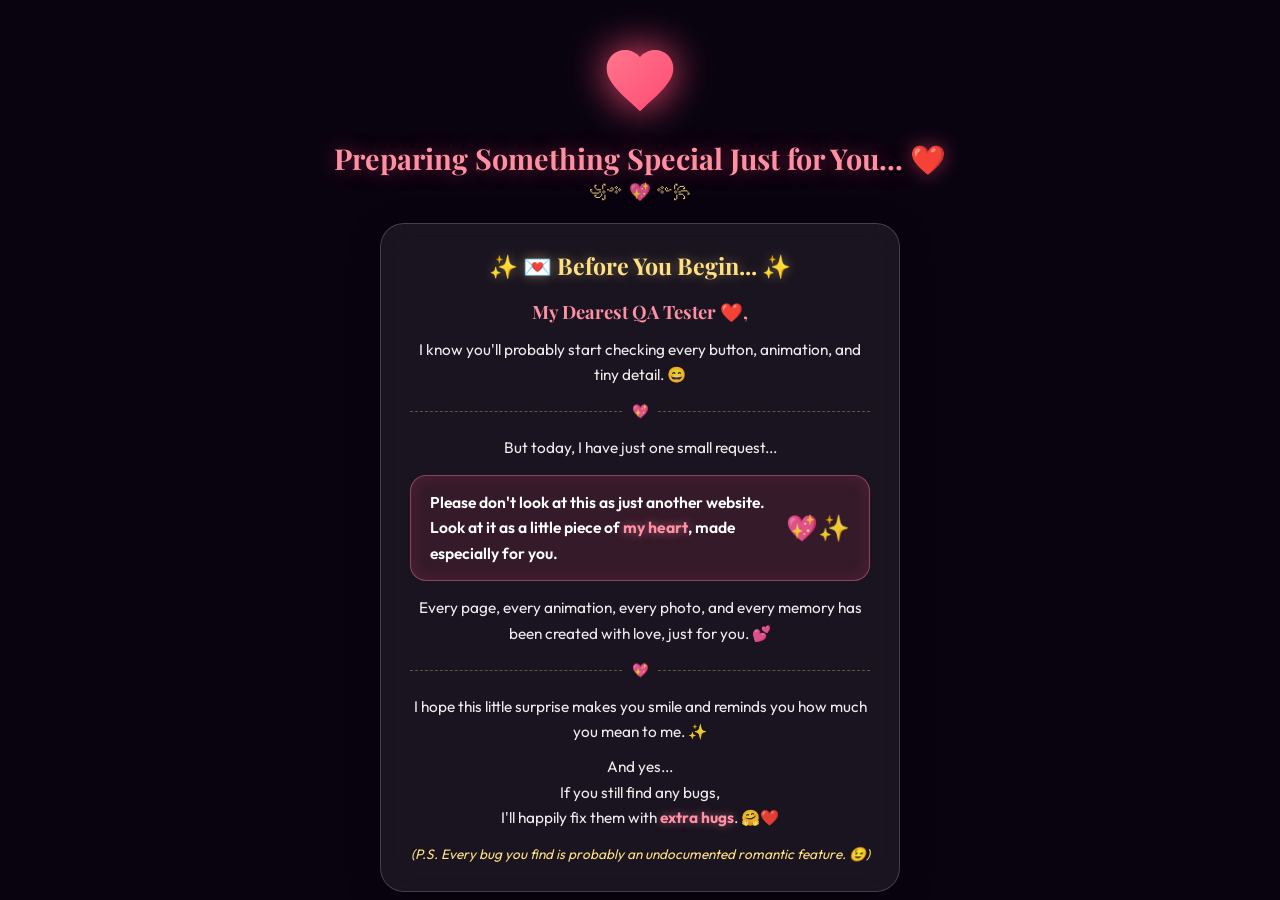
==== index.html @ 1be6dfff "Update website with responsive landing letter card, 12 journey chapters, centered tabbar, and celebr" ====
<!DOCTYPE html>
<html lang="en">
<head>
  <meta charset="UTF-8">
  <meta name="viewport" content="width=device-width, initial-scale=1.0">
  <title>Our Story - A Romantic Journey</title>
  <meta name="description" content="A magical, interactive romantic journey filled with floating photo bubbles, background music, love trails, ambient particle effects, and cherished memories.">

  <!-- Favicon -->
  <link rel="icon" type="image/jpeg" href="assets/images/fav/fav.jpeg">

  <!-- Fonts & FontAwesome Icons -->
  <link rel="preconnect" href="https://fonts.googleapis.com">
  <link rel="preconnect" href="https://fonts.gstatic.com" crossorigin>
  <link rel="stylesheet" href="https://cdnjs.cloudflare.com/ajax/libs/font-awesome/6.4.0/css/all.min.css">
  <link rel="stylesheet" href="css/style.css">
</head>
<body>

  <!-- Background Canvases -->
  <canvas id="ambient-canvas"></canvas>
  <canvas id="love-trail-canvas"></canvas>

  <!-- Loading Screen / Entry Landing Page -->
  <div id="loading-screen">
    <!-- Top Glowing Heart Icon -->
    <div class="heart-loader">
      <svg viewBox="0 0 24 24">
        <defs>
          <linearGradient id="rose-grad" x1="0%" y1="0%" x2="100%" y2="100%">
            <stop offset="0%" stop-color="#ff758c" />
            <stop offset="100%" stop-color="#ff4b72" />
          </linearGradient>
        </defs>
        <path d="M12 21.35l-1.45-1.32C5.4 15.36 2 12.28 2 8.5 2 5.42 4.42 3 7.5 3c1.74 0 3.41.81 4.5 2.09C13.09 3.81 14.76 3 16.5 3 19.58 3 22 5.42 22 8.5c0 3.78-3.4 6.86-8.55 11.54L12 21.35z"/>
      </svg>
    </div>

    <h1 class="loading-title">Preparing Something Special Just for You... ❤️</h1>
    <div class="glow-filigree">꧁༺ 💖 ༻꧂</div>
    
    <!-- Romantic Letter Card -->
    <div class="funny-disclaimer-box glass-card">
      <div class="disclaimer-header">
        ✨ 💌 Before You Begin... ✨
      </div>

      <div class="disclaimer-text">
        <p class="letter-greeting">My Dearest QA Tester ❤️,</p>
        <p class="letter-p">I know you'll probably start checking every button, animation, and tiny detail. 😄</p>

        <div class="letter-divider"><span>💖</span></div>

        <p class="letter-p">But today, I have just one small request...</p>

        <!-- Glowing Heart Quote Callout Box -->
        <div class="letter-callout-box">
          <div class="callout-text">
            Please don't look at this as just another website.<br>
            Look at it as a little piece of <span class="highlight-accent">my heart</span>, made especially for you.
          </div>
          <div class="callout-heart">💖✨</div>
        </div>

        <p class="letter-p">Every page, every animation, every photo, and every memory has been created with love, just for you. 💕</p>

        <div class="letter-divider"><span>💖</span></div>

        <p class="letter-p">I hope this little surprise makes you smile and reminds you how much you mean to me. ✨</p>
        
        <p class="letter-p">
          And yes...<br>
          If you still find any bugs,<br>
          I'll happily fix them with <span class="highlight-accent">extra hugs</span>. 🤗❤️
        </p>

        <p class="letter-ps">
          (P.S. Every bug you find is probably an undocumented romantic feature. 😉)
        </p>
      </div>
    </div>

    <!-- Start Button with Sparkle Flank & Glow -->
    <div class="start-btn-wrap">
      <span class="btn-filigree">꧁༺</span>
      <button class="btn-primary interactive" id="loading-start-btn">
        <i class="fas fa-heart"></i> Begin Our Journey ✨
      </button>
      <span class="btn-filigree">༻꧂</span>
    </div>

    <div class="landing-footer-quote">
      "Every click takes you to another beautiful memory." ❤️
    </div>
    <div class="glow-filigree" style="font-size: 1rem; margin-top: 0.2rem;">꧁༺ 💖 ༻꧂</div>
  </div>

  <!-- Top Control Bar (3 Visual Experience Modes Toggler) -->
  <div class="top-controls">
    <div class="mode-toggler-pill">
      <button class="mode-toggle-btn active interactive" data-mode="1" title="Option 1: Magical Hearts & Sparkles (Default)">
        <i class="fas fa-sparkles"></i> <span>Magical</span>
      </button>
      <button class="mode-toggle-btn interactive" data-mode="2" title="Option 2: Minimalist & Clean (Effects Off)">
        <i class="fas fa-moon"></i> <span>Minimal</span>
      </button>
      <button class="mode-toggle-btn interactive" data-mode="3" title="Option 3: Floating Photos & Soft Sparkles">
        <i class="fas fa-images"></i> <span>Floating Photos</span>
      </button>
    </div>
  </div>

  <!-- Main App Wrapper -->
  <div id="app-wrapper">

    <!-- Compact Story Deck Navigation -->
    <div class="compact-deck-nav glass-card">
      <button class="deck-tab-btn active interactive" data-deck-target="hero"><i class="fas fa-heart"></i> Story</button>
      <button class="deck-tab-btn interactive" data-deck-target="bubbles"><i class="fas fa-sparkles"></i> Bubbles</button>
      <button class="deck-tab-btn interactive" data-deck-target="album"><i class="fas fa-images"></i> Album</button>
      <button class="deck-tab-btn interactive" data-deck-target="timeline"><i class="fas fa-book-open"></i> Journey</button>
      <button class="deck-tab-btn interactive" data-deck-target="birthday"><i class="fas fa-cake-candles"></i> Birthday</button>
      <button class="deck-tab-btn interactive" data-deck-target="proposal"><i class="fas fa-ring"></i> Proposal</button>
    </div>

    <!-- Hero Section Slide -->
    <section class="hero-section deck-slide active" id="deck-hero">
      <div class="hero-subtitle">Every love story is beautiful, but ours is my favorite...</div>
      <h1 class="hero-title">Our Romantic Story</h1>
      <p class="hero-desc">
        You are my first love, my first girl, and my biggest blessing. ❤️<br>
        Since you came into my life, every day has felt more beautiful and complete.<br>
        Thank you for becoming my life partner and my forever.<br>
        There is no one else like you in this world.<br>
        I love you today, tomorrow, and forever. 💖
      </p>
      <button class="btn-primary interactive" id="start-story-btn">
        <i class="fas fa-heart"></i> Start Our Story
      </button>
    </section>

    <!-- Floating Photo Bubbles Realm Slide -->
    <section class="deck-slide" id="deck-bubbles">
      <div class="bubbles-header">
        <h2>Floating Memories</h2>
        <p>Tap any floating photo bubble to reveal the story behind the moment</p>
        <button class="shuffle-bubbles-btn interactive" id="shuffle-bubbles-btn">
          <i class="fas fa-arrows-rotate"></i> Shuffle Photos 🌸
        </button>
      </div>
      <div class="bubbles-container glass-card" id="bubbles-realm"></div>
    </section>

    <!-- Memory Photo Album Section Slide -->
    <section class="album-section deck-slide" id="deck-album">
      <h2 class="section-title">Our Romantic Album 📸💖</h2>
      <p class="section-subtitle">Moments frozen in time, forever captured in my heart</p>

      <div class="album-grid">
        <div class="album-card glass-card interactive" data-img="assets/images/album_photos/album1.jpeg" data-title="Under Fairy Lights ✨" data-note="Holding your hand under the fairy lights is my favorite place in the world.">
          <div class="album-img-box">
            <img src="assets/images/album_photos/album1.jpeg" alt="Album Photo 1" loading="lazy" decoding="async">
          </div>
          <div class="album-info">
            <h3>Under Fairy Lights ✨</h3>
            <p>Our Starlight Memories</p>
          </div>
        </div>

        <div class="album-card glass-card interactive" data-img="assets/images/album_photos/album2.jpeg" data-title="Sunset Laughter 🌅" data-note="Your smile lights up my world brighter than the golden sunset.">
          <div class="album-img-box">
            <img src="assets/images/album_photos/album2.jpeg" alt="Album Photo 2" loading="lazy" decoding="async">
          </div>
          <div class="album-info">
            <h3>Sunset Laughter 🌅</h3>
            <p>Golden Hour Moments</p>
          </div>
        </div>

        <div class="album-card glass-card interactive" data-img="assets/images/album_photos/album3.jpeg" data-title="Blossom Stroll 🌸" data-note="Every walk with you feels like walking through sweet blossoms.">
          <div class="album-img-box">
            <img src="assets/images/album_photos/album3.jpeg" alt="Album Photo 3" loading="lazy" decoding="async">
          </div>
          <div class="album-info">
            <h3>Blossom Stroll 🌸</h3>
            <p>Springtime Romance</p>
          </div>
        </div>

        <div class="album-card glass-card interactive" data-img="assets/images/album_photos/album4.jpeg" data-title="Starry Night 🌌" data-note="Under the infinite stars, my heart will always choose you.">
          <div class="album-img-box">
            <img src="assets/images/album_photos/album4.jpeg" alt="Album Photo 4" loading="lazy" decoding="async">
          </div>
          <div class="album-info">
            <h3>Starry Night 🌌</h3>
            <p>Infinite Love</p>
          </div>
        </div>

        <div class="album-card glass-card interactive" data-img="assets/images/album_photos/album5.jpeg" data-title="Sweet Eternal Hold 🌹" data-note="My heart has found its forever home in your embrace.">
          <div class="album-img-box">
            <img src="assets/images/album_photos/album5.jpeg" alt="Album Photo 5" loading="lazy" decoding="async">
          </div>
          <div class="album-info">
            <h3>Sweet Eternal Hold 🌹</h3>
            <p>Forever Devotion</p>
          </div>
        </div>

        <div class="album-card glass-card interactive" data-img="assets/images/album_photos/album6.jpeg" data-title="Forever & Always 💞" data-note="Every second with you is a precious gift I cherish forever.">
          <div class="album-img-box">
            <img src="assets/images/album_photos/album6.jpeg" alt="Album Photo 6" loading="lazy" decoding="async">
          </div>
          <div class="album-info">
            <h3>Forever & Always 💞</h3>
            <p>Cherished Memory</p>
          </div>
        </div>
      </div>
    </section>

    <!-- Memory Timeline Section Slide -->
    <section class="deck-slide" id="deck-timeline">
      <h2 class="section-title">Chapters of Our Love</h2>
      <p class="section-subtitle">A timeline of moments that took my breath away</p>

      <div class="timeline-grid">
        <div class="timeline-card glass-card">
          <div class="card-icon">✨</div>
          <span class="card-date">February 2025</span>
          <h3 class="card-title">Where It All Began</h3>
          <p class="card-desc">We unexpectedly joined the same project without knowing each other. At that time, it was just work, but it quietly became the beginning of our story.</p>
        </div>

        <div class="timeline-card glass-card">
          <div class="card-icon">📹</div>
          <span class="card-date">11 March 2025 • 6:27 PM</span>
          <h3 class="card-title">Our First Video Call</h3>
          <p class="card-desc">Our first video call happened because of work. We didn't even see each other's faces, but it became a special memory because it was the first time we connected.</p>
        </div>

        <div class="timeline-card glass-card">
          <div class="card-icon">📞</div>
          <span class="card-date">12 March 2025</span>
          <h3 class="card-title">The First Conversation</h3>
          <p class="card-desc">Our first voice call lasted just one minute. Later that evening, we had our very first personal conversation, and that simple chat started something beautiful.</p>
          <div class="card-details">
            <p>• First Voice Call – 7:06 PM (1 minute)</p>
            <p>• First Personal Conversation – 9:12 PM</p>
          </div>
        </div>

        <div class="timeline-card glass-card">
          <div class="card-icon">❤️</div>
          <span class="card-date">2 April 2025 • 8:49 PM</span>
          <h3 class="card-title">The First Time I Saw You</h3>
          <p class="card-desc">During our second video call, I saw your face for the very first time. For a moment, my mind went completely blank. That smile stayed with me.</p>
        </div>

        <div class="timeline-card glass-card">
          <div class="card-icon">🏢</div>
          <span class="card-date">14 April 2025</span>
          <h3 class="card-title">Our First Meeting</h3>
          <p class="card-desc">We met in person for the first time at an office event. The funny part is, I didn't even notice you that day—a story you still remind me of.</p>
        </div>

        <div class="timeline-card glass-card">
          <div class="card-icon">🌸</div>
          <span class="card-date">Before Durga Puja 2025</span>
          <h3 class="card-title">A Connection We Couldn't Explain</h3>
          <p class="card-desc">Somewhere along the way, we started feeling close to each other. We don't know exactly how it happened, but we understood each other and felt a special connection.</p>
        </div>

        <div class="timeline-card glass-card">
          <div class="card-icon">🪔</div>
          <span class="card-date">Durga Puja 2025</span>
          <h3 class="card-title">We Chose Each Other</h3>
          <p class="card-desc">During Durga Puja, we finally shared our feelings and knew we wanted to be together. That was the day I found my true connection—my lifeline.</p>
        </div>

        <div class="timeline-card glass-card">
          <div class="card-icon">🏡</div>
          <span class="card-date">A New Dream</span>
          <h3 class="card-title">Building Our Future</h3>
          <p class="card-desc">With you in my heart, I resumed building our sweet home, dreaming of the day we would create beautiful memories together.</p>
        </div>

        <div class="timeline-card glass-card">
          <div class="card-icon">💕</div>
          <span class="card-date">Our Beautiful Journey</span>
          <h3 class="card-title">Falling in Love Every Day</h3>
          <p class="card-desc">We met, talked, laughed, and spent more time together. Every goodbye made us miss each other, and every meeting made us fall in love a little more.</p>
        </div>

        <div class="timeline-card glass-card">
          <div class="card-icon">👨‍👩‍👧</div>
          <span class="card-date">A Special Moment</span>
          <h3 class="card-title">Meeting Your Family</h3>
          <p class="card-desc">I met your family at the mall. It was an important day for me, and I hoped they could see that I would always love, respect, and care for you.</p>
        </div>

        <div class="timeline-card glass-card">
          <div class="card-icon">💍</div>
          <span class="card-date">20 April 2026</span>
          <h3 class="card-title">Our Forever Begins</h3>
          <p class="card-desc">At the inauguration of our sweet home, surrounded by our families, we gave our relationship a beautiful name. On the same day, we celebrated our Roka (Aashirwad) and officially began our forever journey.</p>
        </div>

        <div class="timeline-card glass-card">
          <div class="card-icon">♾️</div>
          <span class="card-date">Coming Soon...</span>
          <h3 class="card-title">The Best Is Yet to Come</h3>
          <p class="card-desc">Our story is just getting started. Soon, we'll begin a new life together, sharing love, happiness, adventures, and a lifetime of beautiful memories.</p>
        </div>
      </div>
    </section>

    <!-- Birthday Countdown Section Slide -->
    <section class="birthday-section glass-card deck-slide" id="deck-birthday">
      <h2 class="section-title">Countdown to My Special Day 🎂✨</h2>
      <p class="section-subtitle">Counting down every second to the day my world became brighter — Your Birthday 💖</p>

      <div class="countdown-container">
        <div class="countdown-box glass-card">
          <span class="countdown-number" id="cd-days">00</span>
          <span class="countdown-label">Days</span>
        </div>
        <div class="countdown-box glass-card">
          <span class="countdown-number" id="cd-hours">00</span>
          <span class="countdown-label">Hours</span>
        </div>
        <div class="countdown-box glass-card">
          <span class="countdown-number" id="cd-minutes">00</span>
          <span class="countdown-label">Minutes</span>
        </div>
        <div class="countdown-box glass-card">
          <span class="countdown-number" id="cd-seconds">00</span>
          <span class="countdown-label">Seconds</span>
        </div>
      </div>
    </section>

    <!-- Proposal / Special Question Section Slide -->
    <section class="proposal-section glass-card deck-slide" id="deck-proposal">
      <h2 class="proposal-title">Will You Be Mine Forever?</h2>
      <p class="proposal-sub">Choose with your heart...</p>

      <div class="proposal-btn-group">
        <span class="no-message-toast" id="no-toast">Are you sure? 🥺</span>
        <a href="celebration.html" class="btn-yes interactive" id="btn-yes" onclick="window.location.href='celebration.html';" style="text-decoration: none;">
          <i class="fas fa-heart"></i> YES! Forever & Always!
        </a>
        <button class="btn-no interactive" id="btn-no">
          No 🙈
        </button>
      </div>
    </section>

  </div>

  <!-- Lightbox Modal -->
  <div id="lightbox-modal" onclick="if(event.target===this) this.classList.remove('active')">
    <div class="lightbox-content">
      <button class="lightbox-close" id="lightbox-close" onclick="document.getElementById('lightbox-modal').classList.remove('active')">&times;</button>
      <div class="lightbox-img-wrapper">
        <img id="lightbox-img" src="" alt="Romantic Memory">
      </div>
      <div class="lightbox-caption" id="lightbox-title">A Beautiful Memory</div>
      <div class="lightbox-subtext" id="lightbox-sub">Every second with you is a memory I treasure forever.</div>
    </div>
  </div>

  <!-- Celebration Page Overlay -->
  <div id="celebration-modal">
    <div class="celebration-content">
      <div class="celebration-badge">✨ FOREVER & ALWAYS SEALED ✨</div>
      <h1 class="celebration-title">You Made Me the Happiest Person! 🎉💖</h1>
      
      <!-- Interactive Love Certificate -->
      <div class="love-certificate glass-card shimmer-card">
        <div class="cert-header">
          <i class="fas fa-crown cert-crown"></i>
          <h2>Certificate of Eternal Love</h2>
        </div>
        <p class="cert-body">
          This certifies that <strong>My Heart</strong> belongs to you forever & always. Every second, every breath, and every beat of my heart will cherish, protect, and love you for all eternity.
        </p>
        <div class="cert-seal">
          <i class="fas fa-heart"></i>
          <span>SEALED WITH ETERNAL LOVE</span>
        </div>
      </div>

      <!-- Interactive Love Letter Envelope -->
      <div class="love-letter-box glass-card interactive" id="love-letter-btn">
        <div class="envelope-icon"><i class="fas fa-envelope-open-text"></i></div>
        <h3>Tap to Open My Love Letter 💌</h3>
        <div class="letter-content" id="letter-content">
          <p>"My dearest love, choosing you is the easiest decision I have ever made. You are my sunshine in the quiet mornings, my cozy comfort in the rain, and my favorite part of every single day. I promise to hold your hand through every adventure and love you more with every passing second." 🌹✨</p>
        </div>
      </div>

      <!-- Action Buttons -->
      <div class="celebration-actions">
        <button class="btn-primary interactive" id="fireworks-burst-btn">
          <i class="fas fa-sparkles"></i> Launch Love Fireworks! 🎆
        </button>
        <button class="btn-secondary interactive" id="close-celebration-btn">
          <i class="fas fa-undo"></i> Replay Our Story 🌸
        </button>
      </div>
    </div>
  </div>

  <!-- Animated Music Player Widget -->
  <div class="music-player-widget">
    <div class="vinyl-disc" id="vinyl-disc">
      <div class="vinyl-center"></div>
    </div>
    <div class="track-info">
      <span class="track-title" id="music-track-title">Option 1: Romantic Melody 💖</span>
      <span class="track-sub">Instrumental Serenade</span>
    </div>
    <button class="player-btn" id="vol-down-btn" title="Volume Down (-)">
      <i class="fas fa-minus"></i>
    </button>
    <button class="player-btn" id="vol-up-btn" title="Volume Up (+)">
      <i class="fas fa-plus"></i>
    </button>
    <button class="player-btn" id="quick-track-toggle" title="Switch Track (Option 1 ⇄ 5)">
      <i class="fas fa-step-forward"></i>
    </button>
    <button class="player-btn" id="music-play-btn" title="Play/Pause">
      <i class="fas fa-play" id="play-pause-icon"></i>
    </button>
    <button class="player-btn" id="music-mute-btn" title="Mute/Unmute">
      <i class="fas fa-volume-up" id="mute-icon"></i>
    </button>
    <button class="player-btn" id="music-toggle-panel" title="Audio Settings">
      <i class="fas fa-sliders-h"></i>
    </button>

    <!-- Expanded Music Controls Menu -->
    <div class="music-controls-panel" id="music-controls-panel">
      <div class="volume-row">
        <i class="fas fa-volume-down"></i>
        <input type="range" class="volume-slider" id="volume-slider" min="0" max="1" step="0.05" value="0.6">
        <i class="fas fa-volume-up"></i>
      </div>
      <select class="track-selector" id="track-select">
        <option value="0">Option 1 (romantic_music_1.mp3)</option>
        <option value="1">Option 2 (romantic_music_2.mp3)</option>
        <option value="2">Option 3 (romantic_music_3.mp3)</option>
        <option value="3">Option 4 (romantic_music_4.mp3)</option>
        <option value="4">Option 5 (romantic_music_5.mp3)</option>
        <option value="5">Soft Romantic Piano (Synth)</option>
        <option value="6">Romantic Acoustic Strings (Synth)</option>
        <option value="7">Midnight Lofi Serenade (Synth)</option>
      </select>
    </div>
  </div>

  <!-- Embedded HTML5 Audio Elements for 100% Browser Compatibility -->
  <audio id="custom-audio-0" src="assets/audio/romantic_music_1.mp3" loop preload="auto"></audio>
  <audio id="custom-audio-1" src="assets/audio/romantic_music_2.mp3" loop preload="auto"></audio>
  <audio id="custom-audio-2" src="assets/audio/romantic_music_3.mp3" loop preload="auto"></audio>
  <audio id="custom-audio-3" src="assets/audio/romantic_music_4.mp3" loop preload="auto"></audio>
  <audio id="custom-audio-4" src="assets/audio/romantic_music_5.mp3" loop preload="auto"></audio>

  <!-- Scripts -->
  <script src="js/audio.js"></script>
  <script src="js/bubbles.js"></script>
  <script src="js/effects.js"></script>
  <script src="js/countdown.js"></script>
  <script src="js/app.js"></script>

</body>
</html>
---- css/style.css ----
/* CSS Design System & Stylesheet for Our Romantic Story */
@import url('https://fonts.googleapis.com/css2?family=Dancing+Script:wght@600;700&family=Outfit:wght@300;400;500;600;700&family=Playfair+Display:ital,wght@0,500;0,700;1,400&display=swap');

:root {
  --bg-dark: #0b0512;
  --bg-gradient: linear-gradient(135deg, #0b0512 0%, #1a0826 35%, #2a0b3b 70%, #120320 100%);
  --primary-rose: #ff4b72;
  --rose-glow: rgba(255, 75, 114, 0.5);
  --secondary-pink: #ff8fa3;
  --accent-gold: #ffe082;
  --gold-glow: rgba(255, 224, 130, 0.4);
  --text-main: #ffffff;
  --text-muted: rgba(255, 255, 255, 0.75);
  --glass-bg: rgba(255, 255, 255, 0.07);
  --glass-border: rgba(255, 255, 255, 0.18);
  --glass-shadow: 0 8px 32px 0 rgba(0, 0, 0, 0.37);
  --font-serif: 'Playfair Display', serif;
  --font-sans: 'Outfit', sans-serif;
  --font-script: 'Dancing Script', cursive;
  --transition-smooth: cubic-bezier(0.25, 1, 0.5, 1);
}

* {
  margin: 0;
  padding: 0;
  box-sizing: border-box;
  user-select: none;
  -webkit-user-select: none;
}

html, body {
  width: 100%;
  min-height: 100vh;
  background: var(--bg-dark);
  background-image: var(--bg-gradient);
  color: var(--text-main);
  font-family: var(--font-sans);
  overflow-x: hidden;
  position: relative;
  scroll-behavior: smooth;
}

/* Custom Romantic Cursor */
body {
  cursor: default;
}
@media (pointer: fine) {
  body {
    cursor: url("data:image/svg+xml,%3Csvg xmlns='http://www.w3.org/2000/svg' width='24' height='24' viewBox='0 0 24 24' fill='%23ff4b72'%3E%3Cpath d='M12 21.35l-1.45-1.32C5.4 15.36 2 12.28 2 8.5 2 5.42 4.42 3 7.5 3c1.74 0 3.41.81 4.5 2.09C13.09 3.81 14.76 3 16.5 3 19.58 3 22 5.42 22 8.5c0 3.78-3.4 6.86-8.55 11.54L12 21.35z'/%3E%3C/svg%3E") 12 12, auto;
  }
  a, button, .interactive {
    cursor: url("data:image/svg+xml,%3Csvg xmlns='http://www.w3.org/2000/svg' width='28' height='28' viewBox='0 0 24 24' fill='%23ffe082'%3E%3Cpath d='M12 21.35l-1.45-1.32C5.4 15.36 2 12.28 2 8.5 2 5.42 4.42 3 7.5 3c1.74 0 3.41.81 4.5 2.09C13.09 3.81 14.76 3 16.5 3 19.58 3 22 5.42 22 8.5c0 3.78-3.4 6.86-8.55 11.54L12 21.35z'/%3E%3C/svg%3E") 14 14, pointer;
  }
}

/* Fullscreen Background Canvases */
#ambient-canvas, #love-trail-canvas {
  position: fixed;
  top: 0;
  left: 0;
  width: 100vw;
  height: 100vh;
  pointer-events: none;
  z-index: 1;
}

#love-trail-canvas {
  z-index: 99;
}

/* Loading Screen / Landing Page */
#loading-screen {
  position: fixed;
  inset: 0;
  background: #090310;
  display: flex;
  flex-direction: column;
  align-items: center;
  justify-content: flex-start;
  overflow-y: auto;
  overflow-x: hidden;
  padding: 2.5rem 1rem 3.5rem;
  z-index: 1000;
  cursor: pointer;
  transition: opacity 1.2s var(--transition-smooth), visibility 1.2s;
  -webkit-overflow-scrolling: touch;
}

.heart-loader {
  width: 80px;
  height: 80px;
  position: relative;
  animation: heartPulse 1.2s ease-in-out infinite alternate;
}

.heart-loader svg {
  width: 100%;
  height: 100%;
  fill: url(#rose-grad);
  filter: drop-shadow(0 0 20px var(--primary-rose));
}

@keyframes heartPulse {
  0% { transform: scale(0.9); opacity: 0.7; }
  100% { transform: scale(1.15); opacity: 1; }
}

.loading-title {
  margin-top: 1.2rem;
  font-family: var(--font-serif);
  font-size: 1.8rem;
  color: var(--secondary-pink);
  text-shadow: 0 0 20px var(--rose-glow);
  text-align: center;
  padding: 0 1rem;
}

.glow-filigree {
  font-size: 1.1rem;
  color: var(--accent-gold);
  margin-top: 0.2rem;
  opacity: 0.85;
}

/* Romantic Love Letter Card */
.funny-disclaimer-box {
  margin: 1.2rem auto 1.2rem;
  max-width: 520px;
  width: 90%;
  padding: 1.6rem 1.8rem;
  border-radius: 26px;
  background: rgba(28, 9, 44, 0.78);
  border: 1px dashed rgba(255, 224, 130, 0.5);
  box-shadow: 0 15px 40px rgba(0, 0, 0, 0.6), 0 0 30px rgba(255, 75, 114, 0.2);
  animation: floatDisclaimer 3.5s ease-in-out infinite alternate;
  text-align: center;
}

@keyframes floatDisclaimer {
  0% { transform: translateY(0); }
  100% { transform: translateY(-6px); }
}

.disclaimer-header {
  font-family: var(--font-serif);
  font-size: 1.45rem;
  font-weight: 700;
  color: var(--accent-gold);
  margin-bottom: 1rem;
  display: flex;
  align-items: center;
  justify-content: center;
  gap: 0.5rem;
  text-shadow: 0 0 12px var(--gold-glow);
}

.disclaimer-text {
  font-size: 0.96rem;
  line-height: 1.65;
  color: rgba(255, 255, 255, 0.92);
  margin: 0;
  font-family: var(--font-sans);
}

.letter-greeting {
  font-family: var(--font-serif);
  font-size: 1.15rem;
  font-weight: 700;
  color: #ff8fa3;
  margin-bottom: 0.6rem;
}

.letter-p {
  margin-bottom: 0.6rem;
  line-height: 1.65;
  color: rgba(255, 255, 255, 0.92);
}

.letter-divider {
  display: flex;
  align-items: center;
  justify-content: center;
  margin: 0.8rem 0;
  position: relative;
}

.letter-divider::before, .letter-divider::after {
  content: '';
  flex: 1;
  height: 1px;
  border-bottom: 1px dashed rgba(255, 224, 130, 0.3);
}

.letter-divider span {
  padding: 0 0.6rem;
  font-size: 0.85rem;
}

.letter-callout-box {
  background: rgba(255, 75, 114, 0.12);
  border: 1px solid rgba(255, 143, 163, 0.4);
  border-radius: 16px;
  padding: 0.9rem 1.2rem;
  margin: 0.9rem 0;
  display: flex;
  align-items: center;
  justify-content: space-between;
  gap: 1rem;
  box-shadow: inset 0 0 15px rgba(255, 75, 114, 0.15);
}

.callout-text {
  font-size: 0.98rem;
  font-weight: 600;
  color: #ffffff;
  text-align: left;
  line-height: 1.6;
}

.highlight-accent {
  color: #ff8fa3;
  font-weight: 700;
  text-shadow: 0 0 10px rgba(255, 143, 163, 0.5);
}

.callout-heart {
  font-size: 1.6rem;
  flex: 0 0 auto;
  animation: heartPulse 1.8s ease-in-out infinite alternate;
}

.letter-ps {
  font-size: 0.85rem;
  color: var(--accent-gold);
  font-style: italic;
  margin-top: 0.8rem;
}

.start-btn-wrap {
  display: flex;
  align-items: center;
  justify-content: center;
  gap: 0.75rem;
  margin-top: 1.2rem;
  width: 100%;
  max-width: 520px;
}

.btn-filigree {
  font-size: 1.5rem;
  color: var(--accent-gold);
  opacity: 0.85;
  flex: 0 0 auto;
  display: inline-flex;
  align-items: center;
  justify-content: center;
}

#loading-start-btn {
  white-space: nowrap !important;
  display: inline-flex !important;
  align-items: center !important;
  justify-content: center !important;
  padding: 1rem 2.2rem;
  font-size: 1.1rem;
}

.landing-footer-quote {
  font-family: var(--font-script);
  font-size: 1.5rem;
  color: var(--accent-gold);
  margin-top: 1rem;
  text-align: center;
  padding: 0 1rem;
  text-shadow: 0 0 12px var(--gold-glow);
}

@keyframes fadeInOut {
  0%, 100% { opacity: 0.5; }
  50% { opacity: 1; }
}

/* Glassmorphism Containers */
.glass-card {
  background: var(--glass-bg);
  backdrop-filter: blur(16px);
  -webkit-backdrop-filter: blur(16px);
  border: 1px solid var(--glass-border);
  box-shadow: var(--glass-shadow);
  border-radius: 24px;
}

/* Main Layout Wrapper */
#app-wrapper {
  position: relative;
  z-index: 10;
  width: 100%;
  max-width: 1200px;
  margin: 0 auto;
  padding: 4.5rem 1.5rem 8rem !important;
}

/* Control Bar (Ambient & Mute shortcuts top right) */
.top-controls {
  position: fixed;
  top: 1.5rem;
  right: 1.5rem;
  z-index: 500;
  display: flex;
  gap: 0.75rem;
}

.icon-btn {
  background: rgba(255, 255, 255, 0.1);
  backdrop-filter: blur(12px);
  border: 1px solid var(--glass-border);
  color: #fff;
  width: 44px;
  height: 44px;
  border-radius: 50%;
  display: flex;
  align-items: center;
  justify-content: center;
  font-size: 1.2rem;
  transition: all 0.3s ease;
  box-shadow: 0 4px 15px rgba(0,0,0,0.2);
}

.icon-btn:hover {
  background: var(--primary-rose);
  transform: translateY(-2px) scale(1.05);
  box-shadow: 0 6px 20px var(--rose-glow);
}

.icon-btn.active {
  background: rgba(255, 75, 114, 0.3);
  border-color: var(--primary-rose);
}

/* Hero Section */
.hero-section {
  min-height: auto;
  display: flex;
  flex-direction: column;
  align-items: center;
  justify-content: center;
  text-align: center;
  padding: 3rem 1.5rem;
  position: relative;
  margin-top: 1rem;
}

.hero-subtitle {
  font-family: var(--font-script);
  font-size: 2.2rem;
  color: var(--accent-gold);
  margin-bottom: 0.8rem;
  text-shadow: 0 0 12px var(--gold-glow);
}

.hero-title {
  font-family: var(--font-serif);
  font-size: 3.4rem;
  font-weight: 700;
  background: linear-gradient(135deg, #ffffff 20%, #ff8fa3 60%, #ff4b72 100%);
  -webkit-background-clip: text;
  -webkit-text-fill-color: transparent;
  line-height: 1.15;
  margin-bottom: 1.4rem;
  text-shadow: 0 10px 30px rgba(0,0,0,0.5);
}

.hero-desc {
  font-size: 1.15rem;
  color: var(--text-muted);
  max-width: 620px;
  line-height: 1.7;
  margin: 0 auto 2.5rem;
}

.btn-primary {
  background: linear-gradient(135deg, #ff4b72 0%, #ff758c 100%);
  color: #fff;
  border: none;
  padding: 1.05rem 2.5rem;
  font-size: 1.12rem;
  font-weight: 600;
  border-radius: 50px;
  display: inline-flex;
  align-items: center;
  justify-content: center;
  white-space: nowrap;
  gap: 0.75rem;
  box-shadow: 0 10px 25px var(--rose-glow);
  transition: all 0.4s var(--transition-smooth);
}

.btn-primary:hover {
  transform: translateY(-4px) scale(1.03);
  box-shadow: 0 15px 35px var(--rose-glow), 0 0 25px rgba(255, 75, 114, 0.6);
}

/* Floating Photo Bubbles Area */
.bubbles-container {
  position: relative;
  width: 100%;
  height: 540px;
  margin: 1.5rem 0 2.5rem;
  border-radius: 32px;
  overflow: hidden;
  background: rgba(18, 7, 30, 0.65);
  border: 1px solid var(--glass-border);
  box-shadow: inset 0 0 30px rgba(0, 0, 0, 0.4), 0 15px 45px rgba(0, 0, 0, 0.5);
}

.bubbles-header {
  text-align: center;
  margin-bottom: 1rem;
}

.bubbles-header h2 {
  font-family: var(--font-serif);
  font-size: 2.5rem;
  color: #fff;
}

.bubbles-header p {
  color: var(--text-muted);
  font-size: 1.05rem;
}

.shuffle-bubbles-btn {
  margin-top: 0.8rem;
  background: rgba(255, 255, 255, 0.12);
  border: 1px solid var(--glass-border);
  backdrop-filter: blur(12px);
  color: var(--accent-gold);
  padding: 0.45rem 1.2rem;
  border-radius: 20px;
  font-size: 0.88rem;
  font-weight: 500;
  display: inline-flex;
  align-items: center;
  gap: 0.45rem;
  transition: all 0.3s ease;
  box-shadow: 0 4px 15px rgba(0, 0, 0, 0.2);
}

.shuffle-bubbles-btn:hover {
  background: rgba(255, 75, 114, 0.3);
  border-color: var(--primary-rose);
  color: #ffffff;
  transform: translateY(-2px);
  box-shadow: 0 6px 20px var(--rose-glow);
}

.bubble-item {
  position: absolute;
  top: 0;
  left: 0;
  border-radius: 50%;
  cursor: pointer;
  box-shadow: 0 8px 32px rgba(255, 75, 114, 0.3), inset 0 0 15px rgba(255, 255, 255, 0.5);
  border: 3px solid rgba(255, 255, 255, 0.6);
  backdrop-filter: blur(8px);
  transition: box-shadow 0.3s ease, border-color 0.3s ease;
  overflow: hidden;
  animation: bubblePulse 4s ease-in-out infinite alternate;
  will-change: transform;
}

@keyframes bubblePulse {
  0% { box-shadow: 0 8px 25px rgba(255, 75, 114, 0.3), 0 0 15px rgba(255, 255, 255, 0.4); }
  100% { box-shadow: 0 15px 40px rgba(255, 75, 114, 0.6), 0 0 25px rgba(255, 224, 130, 0.6); }
}

.bubble-item img {
  width: 100%;
  height: 100%;
  object-fit: cover;
  pointer-events: none;
  transition: transform 0.4s ease;
}

.bubble-item:hover {
  transform: scale(1.12) translateZ(0);
  z-index: 50 !important;
  border-color: var(--accent-gold);
}

.bubble-item:hover img {
  transform: scale(1.1);
}

/* Lightbox Modal */
#lightbox-modal {
  position: fixed;
  inset: 0;
  background: rgba(8, 3, 16, 0.85);
  backdrop-filter: blur(20px);
  z-index: 2000;
  display: flex;
  align-items: center;
  justify-content: center;
  opacity: 0;
  pointer-events: none;
  transition: opacity 0.4s ease;
}

#lightbox-modal.active {
  opacity: 1;
  pointer-events: auto;
}

.lightbox-content {
  background: rgba(25, 10, 40, 0.7);
  border: 1px solid rgba(255, 255, 255, 0.2);
  border-radius: 28px;
  max-width: 550px;
  width: 90%;
  padding: 1.8rem;
  text-align: center;
  position: relative;
  transform: scale(0.8);
  transition: transform 0.4s var(--transition-smooth);
  box-shadow: 0 20px 50px rgba(0, 0, 0, 0.6), 0 0 30px var(--rose-glow);
}

#lightbox-modal.active .lightbox-content {
  transform: scale(1);
}

.lightbox-img-wrapper {
  width: 100%;
  height: 340px;
  border-radius: 20px;
  overflow: hidden;
  margin-bottom: 1.2rem;
  border: 2px solid rgba(255,255,255,0.2);
}

.lightbox-img-wrapper img {
  width: 100%;
  height: 100%;
  object-fit: cover;
}

.lightbox-caption {
  font-family: var(--font-script);
  font-size: 1.8rem;
  color: var(--accent-gold);
  margin-bottom: 0.5rem;
}

.lightbox-subtext {
  font-size: 1rem;
  color: var(--text-muted);
}

.lightbox-close {
  position: absolute;
  top: 1rem;
  right: 1rem;
  background: rgba(255,255,255,0.15);
  border: none;
  color: #fff;
  width: 36px;
  height: 36px;
  border-radius: 50%;
  font-size: 1.2rem;
  display: flex;
  align-items: center;
  justify-content: center;
  cursor: pointer;
  transition: background 0.3s;
}

.lightbox-close:hover {
  background: var(--primary-rose);
}

/* Timeline & Journey Section */
.section-title {
  font-family: var(--font-serif);
  font-size: 2.8rem;
  text-align: center;
  margin: 5rem 0 1rem;
  background: linear-gradient(135deg, #fff 30%, var(--secondary-pink) 100%);
  -webkit-background-clip: text;
  -webkit-text-fill-color: transparent;
}

.section-subtitle {
  text-align: center;
  color: var(--text-muted);
  font-size: 1.1rem;
  margin-bottom: 3.5rem;
}

.timeline-grid {
  display: grid;
  grid-template-columns: repeat(auto-fit, minmax(280px, 1fr));
  gap: 2rem;
}

.timeline-card {
  padding: 2rem;
  transition: transform 0.4s ease, box-shadow 0.4s ease;
}

.timeline-card:hover {
  transform: translateY(-8px);
  box-shadow: 0 15px 40px rgba(0,0,0,0.4), 0 0 20px var(--rose-glow);
}

.card-icon {
  font-size: 2.2rem;
  margin-bottom: 1rem;
}

.card-title {
  font-family: var(--font-serif);
  font-size: 1.5rem;
  color: #fff;
  margin-bottom: 0.75rem;
}

.card-desc {
  color: var(--text-muted);
  line-height: 1.6;
  font-size: 0.98rem;
}

.card-date {
  display: inline-block;
  font-size: 0.85rem;
  font-weight: 600;
  color: var(--accent-gold);
  background: rgba(255, 224, 130, 0.12);
  border: 1px solid rgba(255, 224, 130, 0.25);
  padding: 0.2rem 0.7rem;
  border-radius: 20px;
  margin-bottom: 0.6rem;
}

.card-details {
  margin-top: 0.8rem;
  padding-top: 0.6rem;
  border-top: 1px dashed rgba(255, 255, 255, 0.15);
  font-size: 0.88rem;
  color: var(--accent-gold);
}

.card-details p {
  margin: 0.2rem 0;
}

/* Proposal Section Luxury Spacing */
.proposal-section {
  margin: 4rem auto 6rem;
  padding: 5.5rem 3rem;
  text-align: center;
  position: relative;
  overflow: visible;
  border-radius: 36px;
  background: rgba(25, 9, 38, 0.75);
  border: 1px solid var(--glass-border);
  box-shadow: 0 25px 60px rgba(0,0,0,0.6), 0 0 40px rgba(255, 75, 114, 0.2);
}

.proposal-title {
  font-family: var(--font-serif);
  font-size: 3.6rem;
  color: #fff;
  margin-bottom: 1.5rem;
  text-shadow: 0 0 25px var(--rose-glow);
}

.proposal-sub {
  font-family: var(--font-script);
  font-size: 2.4rem;
  color: var(--accent-gold);
  margin-bottom: 4rem;
}

.proposal-btn-group {
  display: flex;
  flex-direction: column;
  align-items: center;
  justify-content: center;
  gap: 1.4rem;
  position: relative;
  min-height: 180px;
  margin: 1rem auto 0;
  width: 100%;
  max-width: 420px;
}

.btn-yes {
  width: 100%;
  max-width: 360px;
  background: linear-gradient(135deg, #ff4b72 0%, #ff758c 100%);
  color: #fff;
  font-size: 1.25rem;
  font-weight: 700;
  padding: 1.15rem 2rem;
  border-radius: 50px;
  border: none;
  box-shadow: 0 10px 30px var(--rose-glow);
  transition: transform 0.3s ease, box-shadow 0.3s ease;
  text-align: center;
  display: flex;
  align-items: center;
  justify-content: center;
  gap: 0.5rem;
}

.btn-yes:hover {
  transform: scale(1.05);
  box-shadow: 0 15px 40px var(--rose-glow), 0 0 30px rgba(255,255,255,0.8);
}

.btn-no {
  width: 100%;
  max-width: 220px;
  background: rgba(255, 255, 255, 0.12);
  color: rgba(255, 255, 255, 0.85);
  font-size: 1.05rem;
  padding: 0.9rem 2rem;
  border-radius: 50px;
  border: 1px solid rgba(255,255,255,0.25);
  transition: all 0.25s ease;
  position: relative;
  text-align: center;
}

.no-message-toast {
  position: relative;
  display: inline-flex;
  align-items: center;
  justify-content: center;
  margin-bottom: 1rem;
  background: linear-gradient(135deg, rgba(255, 75, 114, 0.95), rgba(255, 117, 140, 0.95));
  color: #ffffff !important;
  padding: 0.65rem 1.6rem;
  border-radius: 30px;
  font-size: 1.1rem;
  font-weight: 700;
  text-align: center;
  opacity: 0;
  transform: scale(0.9);
  transition: opacity 0.3s ease, transform 0.3s ease;
  pointer-events: none;
  box-shadow: 0 10px 30px rgba(255, 75, 114, 0.5), 0 0 20px rgba(255, 255, 255, 0.4);
  border: 1.5px solid rgba(255, 255, 255, 0.6);
  z-index: 1000;
}

.no-message-toast.show {
  opacity: 1 !important;
  transform: scale(1) !important;
}

/* Celebration Overlay Modal & Dedicated Page */
#celebration-modal {
  position: fixed;
  inset: 0;
  background: rgba(12, 4, 24, 0.94);
  backdrop-filter: blur(28px);
  z-index: 3000;
  display: flex;
  flex-direction: column;
  align-items: center;
  justify-content: flex-start;
  text-align: center;
  opacity: 0;
  pointer-events: none;
  transition: opacity 0.6s cubic-bezier(0.16, 1, 0.3, 1);
  padding: 3rem 1.5rem;
  overflow-y: auto;
}

#celebration-modal.active {
  opacity: 1;
  pointer-events: auto;
}

.celebration-content {
  max-width: 680px;
  width: 100%;
  margin: auto;
  display: flex;
  flex-direction: column;
  align-items: center;
  gap: 1.8rem;
}

.celebration-badge {
  font-size: 0.82rem;
  font-weight: 700;
  letter-spacing: 2px;
  color: var(--accent-gold);
  background: rgba(255, 224, 130, 0.12);
  border: 1px solid rgba(255, 224, 130, 0.4);
  padding: 0.4rem 1.2rem;
  border-radius: 40px;
  text-shadow: 0 0 10px var(--gold-glow);
}

.celebration-title {
  font-family: var(--font-serif);
  font-size: 2.8rem;
  background: linear-gradient(135deg, #fff 0%, var(--accent-gold) 50%, var(--secondary-pink) 100%);
  -webkit-background-clip: text;
  -webkit-text-fill-color: transparent;
  line-height: 1.2;
}

/* Love Certificate */
.love-certificate {
  width: 100%;
  padding: 2.5rem 2rem;
  border-radius: 28px;
  border: 1px solid rgba(255, 224, 130, 0.5);
  background: radial-gradient(circle, rgba(35, 12, 50, 0.85) 0%, rgba(18, 6, 28, 0.95) 100%);
  box-shadow: 0 20px 50px rgba(0,0,0,0.6), 0 0 30px rgba(255, 224, 130, 0.2);
}

.cert-header {
  display: flex;
  align-items: center;
  justify-content: center;
  gap: 0.75rem;
  margin-bottom: 1rem;
}

.cert-crown {
  font-size: 1.8rem;
  color: var(--accent-gold);
}

.cert-header h2 {
  font-family: var(--font-serif);
  font-size: 1.6rem;
  color: #fff;
}

.cert-body {
  font-size: 1.05rem;
  line-height: 1.7;
  color: var(--text-muted);
  margin-bottom: 1.5rem;
}

.cert-body strong {
  color: var(--secondary-pink);
}

.cert-seal {
  display: inline-flex;
  align-items: center;
  gap: 0.5rem;
  background: linear-gradient(135deg, #ff4b72 0%, #ff758c 100%);
  color: #fff;
  padding: 0.5rem 1.4rem;
  border-radius: 40px;
  font-size: 0.85rem;
  font-weight: 700;
  box-shadow: 0 4px 15px var(--rose-glow);
}

/* Love Letter Envelope Box */
.love-letter-box {
  width: 100%;
  padding: 1.8rem 2rem;
  border-radius: 24px;
  cursor: pointer;
  transition: transform 0.3s ease, border-color 0.3s ease;
  border: 1px solid rgba(255, 117, 140, 0.3);
}

.love-letter-box:hover {
  transform: translateY(-4px);
  border-color: var(--primary-rose);
}

.envelope-icon {
  font-size: 2.4rem;
  color: var(--secondary-pink);
  margin-bottom: 0.5rem;
}

.love-letter-box h3 {
  font-size: 1.2rem;
  color: #fff;
}

.letter-content {
  max-height: 0;
  overflow: hidden;
  opacity: 0;
  transition: max-height 0.6s ease, opacity 0.6s ease, margin-top 0.4s ease;
}

.love-letter-box.open .letter-content {
  max-height: 300px;
  opacity: 1;
  margin-top: 1.2rem;
}

.letter-content p {
  font-family: var(--font-script);
  font-size: 1.6rem;
  color: var(--accent-gold);
  line-height: 1.6;
}

/* Celebration Actions */
.celebration-actions {
  display: flex;
  gap: 1.2rem;
  margin-top: 0.5rem;
  flex-wrap: wrap;
  justify-content: center;
}

.btn-secondary {
  background: rgba(255, 255, 255, 0.12);
  color: #fff;
  border: 1px solid var(--glass-border);
  padding: 1rem 2.2rem;
  border-radius: 50px;
  font-size: 1rem;
  font-weight: 600;
  cursor: pointer;
  transition: all 0.3s ease;
}

.btn-secondary:hover {
  background: rgba(255, 255, 255, 0.2);
  transform: translateY(-2px);
}

.celebration-text {
  font-family: var(--font-script);
  font-size: 2.4rem;
  color: var(--secondary-pink);
  max-width: 650px;
  line-height: 1.5;
  margin-bottom: 2rem;
}

/* Animated Music Player Widget in Bottom Right */
.music-player-widget {
  position: fixed;
  bottom: 1.5rem;
  right: 1.5rem;
  z-index: 600;
  display: flex;
  align-items: center;
  gap: 0.75rem;
  background: rgba(22, 9, 36, 0.85);
  backdrop-filter: blur(16px);
  border: 1px solid var(--glass-border);
  padding: 0.6rem 1.2rem;
  border-radius: 50px;
  box-shadow: 0 10px 30px rgba(0,0,0,0.5), 0 0 20px rgba(255, 75, 114, 0.2);
  transition: all 0.4s var(--transition-smooth);
}

.vinyl-disc {
  width: 42px;
  height: 42px;
  border-radius: 50%;
  background: radial-gradient(circle, #222 30%, #111 60%, #444 65%, #000 100%);
  border: 2px solid rgba(255, 224, 130, 0.6);
  display: flex;
  align-items: center;
  justify-content: center;
  position: relative;
  box-shadow: 0 0 10px rgba(0,0,0,0.6);
  animation: vinylSpin 4s linear infinite;
  animation-play-state: paused;
}

.vinyl-disc.playing {
  animation-play-state: running;
}

.vinyl-center {
  width: 14px;
  height: 14px;
  border-radius: 50%;
  background: var(--primary-rose);
}

@keyframes vinylSpin {
  100% { transform: rotate(360deg); }
}

.track-info {
  display: flex;
  flex-direction: column;
}

.track-title {
  font-size: 0.85rem;
  font-weight: 600;
  color: #fff;
  white-space: nowrap;
}

.track-sub {
  font-size: 0.72rem;
  color: var(--text-muted);
}

.player-btn {
  background: none;
  border: none;
  color: var(--secondary-pink);
  font-size: 1.1rem;
  cursor: pointer;
  display: flex;
  align-items: center;
  justify-content: center;
  transition: transform 0.2s, color 0.2s;
  padding: 0.2rem;
}

.player-btn:hover {
  transform: scale(1.15);
  color: #fff;
}

/* Expanded Player Menu */
.music-controls-panel {
  position: absolute;
  bottom: 60px;
  right: 0;
  background: rgba(18, 7, 30, 0.95);
  backdrop-filter: blur(20px);
  border: 1px solid var(--glass-border);
  padding: 1.2rem;
  border-radius: 20px;
  width: 260px;
  display: flex;
  flex-direction: column;
  gap: 1rem;
  box-shadow: 0 15px 40px rgba(0,0,0,0.7);
  opacity: 0;
  pointer-events: none;
  transform: translateY(10px);
  transition: all 0.3s var(--transition-smooth);
}

.music-controls-panel.active {
  opacity: 1;
  pointer-events: auto;
  transform: translateY(0);
}

.volume-row {
  display: flex;
  align-items: center;
  gap: 0.75rem;
  font-size: 0.9rem;
}

.volume-slider {
  flex: 1;
  accent-color: var(--primary-rose);
  height: 4px;
  border-radius: 2px;
  cursor: pointer;
}

.track-selector {
  background: rgba(255,255,255,0.08);
  border: 1px solid rgba(255,255,255,0.15);
  color: #fff;
  padding: 0.4rem;
  border-radius: 10px;
  font-size: 0.85rem;
  outline: none;
  cursor: pointer;
}

/* Music Options Grid */
.music-options-section {
  margin: 3.5rem 0;
  padding: 2.5rem 2rem;
  text-align: center;
}

.music-options-grid {
  display: grid;
  grid-template-columns: repeat(auto-fit, minmax(190px, 1fr));
  gap: 1.2rem;
  margin-top: 2rem;
}

.music-option-btn {
  background: rgba(255, 255, 255, 0.08);
  border: 1px solid var(--glass-border);
  backdrop-filter: blur(12px);
  color: #fff;
  padding: 1.2rem 1rem;
  border-radius: 20px;
  font-size: 1.05rem;
  font-weight: 500;
  display: flex;
  flex-direction: column;
  align-items: center;
  gap: 0.5rem;
  transition: all 0.3s ease;
  cursor: pointer;
}

.music-option-btn:hover {
  background: rgba(255, 75, 114, 0.25);
  border-color: var(--primary-rose);
  transform: translateY(-4px);
  box-shadow: 0 10px 25px var(--rose-glow);
}

.music-option-btn.active {
  background: linear-gradient(135deg, rgba(255, 75, 114, 0.4), rgba(255, 143, 163, 0.4));
  border-color: var(--accent-gold);
  box-shadow: 0 10px 30px var(--rose-glow), 0 0 15px var(--accent-gold);
}

.music-option-btn i {
  font-size: 1.5rem;
  color: var(--accent-gold);
}

/* Birthday Countdown Section Luxury Spacing */
.birthday-section {
  margin: 3rem auto 5rem;
  padding: 4.5rem 3rem;
  text-align: center;
  border-radius: 36px;
  background: rgba(22, 9, 36, 0.7);
  border: 1px solid var(--glass-border);
  box-shadow: 0 20px 50px rgba(0,0,0,0.5), 0 0 30px rgba(255, 75, 114, 0.15);
}

.countdown-container {
  display: flex;
  justify-content: center;
  align-items: center;
  gap: 2rem;
  margin: 3.5rem 0 2rem;
  flex-wrap: wrap;
}

.countdown-box {
  background: rgba(255, 255, 255, 0.08);
  border: 1px solid rgba(255, 255, 255, 0.18);
  backdrop-filter: blur(20px);
  padding: 2.2rem 2.8rem;
  border-radius: 28px;
  min-width: 130px;
  display: flex;
  flex-direction: column;
  align-items: center;
  box-shadow: 0 12px 35px rgba(0, 0, 0, 0.4);
  transition: transform 0.35s ease, box-shadow 0.35s ease;
}

.countdown-box:hover {
  transform: translateY(-5px) scale(1.04);
  box-shadow: 0 15px 35px var(--rose-glow);
}

.countdown-number {
  font-family: var(--font-serif);
  font-size: 3rem;
  font-weight: 700;
  background: linear-gradient(135deg, #fff 30%, var(--accent-gold) 70%, var(--secondary-pink) 100%);
  -webkit-background-clip: text;
  -webkit-text-fill-color: transparent;
  line-height: 1;
}

.countdown-label {
  font-size: 0.85rem;
  text-transform: uppercase;
  letter-spacing: 1px;
  color: var(--text-muted);
  margin-top: 0.5rem;
}

.birthday-date-picker-row {
  display: flex;
  justify-content: center;
  align-items: center;
  gap: 0.75rem;
  margin-top: 1.5rem;
}

.date-label {
  font-size: 0.95rem;
  color: var(--accent-gold);
}

.date-input {
  background: rgba(255, 255, 255, 0.1);
  border: 1px solid var(--glass-border);
  color: #fff;
  padding: 0.5rem 1rem;
  border-radius: 12px;
  font-family: var(--font-sans);
  font-size: 0.95rem;
  outline: none;
  color-scheme: dark;
}

/* Mode Toggler Pill */
.mode-toggler-pill {
  display: flex;
  align-items: center;
  gap: 0.25rem;
  padding: 0.3rem 0.4rem;
  border-radius: 50px;
  background: rgba(18, 7, 30, 0.85);
  backdrop-filter: blur(16px);
  border: 1px solid var(--glass-border);
  box-shadow: 0 8px 25px rgba(0,0,0,0.4);
}

.mode-toggle-btn {
  background: transparent;
  border: none;
  color: var(--text-muted);
  padding: 0.45rem 0.9rem;
  border-radius: 50px;
  font-size: 0.82rem;
  font-weight: 500;
  display: flex;
  align-items: center;
  gap: 0.4rem;
  cursor: pointer;
  transition: all 0.3s ease;
}

.mode-toggle-btn:hover {
  color: #fff;
  background: rgba(255, 255, 255, 0.1);
}

.mode-toggle-btn.active {
  background: linear-gradient(135deg, #ff4b72 0%, #ff758c 100%);
  color: #fff;
  box-shadow: 0 4px 15px var(--rose-glow);
}

/* Photo Album Grid */
.album-section {
  margin: 4rem 0;
}

.album-grid {
  display: grid;
  grid-template-columns: repeat(auto-fit, minmax(240px, 1fr));
  gap: 1.8rem;
  margin-top: 2rem;
}

.album-card {
  padding: 1.2rem;
  border-radius: 24px;
  overflow: hidden;
  transition: transform 0.4s ease, box-shadow 0.4s ease;
  cursor: pointer;
}

.album-card:hover {
  transform: translateY(-8px) scale(1.02);
  box-shadow: 0 15px 40px rgba(0,0,0,0.5), 0 0 25px var(--rose-glow);
}

.album-img-box {
  width: 100%;
  height: 220px;
  border-radius: 16px;
  overflow: hidden;
  margin-bottom: 1rem;
}

.album-img-box img {
  width: 100%;
  height: 100%;
  object-fit: cover;
  transition: transform 0.5s ease;
}

.album-card:hover .album-img-box img {
  transform: scale(1.08);
}

.album-info h3 {
  font-family: var(--font-serif);
  font-size: 1.2rem;
  color: #fff;
  margin-bottom: 0.3rem;
}

.album-info p {
  font-size: 0.85rem;
  color: var(--secondary-pink);
}

/* Mobile & Tablet Responsive Polish */
@media (max-width: 768px) {
  /* Top Mode Toggler Bar (Fixed Top) */
  .top-controls {
    top: 0.5rem;
    left: 50%;
    right: auto;
    transform: translateX(-50%);
    width: max-content;
    max-width: 96vw;
    z-index: 550;
  }

  .mode-toggler-pill {
    padding: 0.2rem 0.3rem;
    gap: 0.15rem;
  }

  .mode-toggle-btn {
    padding: 0.3rem 0.55rem;
    font-size: 0.72rem;
    gap: 0.2rem;
  }

  /* Section Deck Navigation Bar (Clean Position Below Top Controls) */
  .compact-deck-nav {
    position: relative;
    top: 0;
    margin: 0.5rem auto 1.5rem !important;
    width: calc(100vw - 1.5rem);
    background: rgba(14, 5, 26, 0.94);
    border-radius: 40px;
    padding: 0.35rem 0.5rem;
  }

  .deck-tab-btn {
    padding: 0.4rem 0.75rem;
    font-size: 0.78rem;
  }

  /* App Wrapper Top and Bottom Clearance for Fixed Widgets */
  #app-wrapper {
    padding: 3.6rem 0.8rem 7.5rem !important;
  }

  /* Slide Deck Frame */
  .deck-slide {
    padding: 0.5rem 0 2rem;
    min-height: auto;
  }

  /* Hero Section */
  .hero-section {
    padding: 2.5rem 0.8rem 2rem;
    min-height: auto;
  }

  .hero-title {
    font-size: 2.3rem;
  }

  .hero-subtitle {
    font-size: 1.5rem;
  }

  .hero-desc {
    font-size: 0.92rem;
    padding: 0 0.5rem;
  }

  .section-title {
    font-size: 1.9rem;
  }

  /* Bottom Music Player Widget (Fixed Bottom) */
  .music-player-widget {
    bottom: 0.6rem;
    left: 50%;
    right: auto;
    transform: translateX(-50%);
    width: calc(100vw - 1.5rem);
    max-width: 420px;
    padding: 0.4rem 0.75rem;
    border-radius: 40px;
    justify-content: space-between;
    gap: 0.3rem;
  }

  .track-title {
    max-width: 100px;
    overflow: hidden;
    text-overflow: ellipsis;
    white-space: nowrap;
    font-size: 0.75rem;
  }

  .track-sub {
    font-size: 0.65rem;
  }

  .music-controls-panel {
    bottom: 58px;
    left: 50%;
    right: auto;
    transform: translateX(-50%);
    width: calc(100vw - 2.5rem);
    max-width: 360px;
    padding: 1.2rem 1rem;
  }

  .music-options-grid {
    grid-template-columns: 1fr;
  }

  /* Floating Bubbles Container */
  .bubbles-container {
    height: 380px;
  }

  /* Birthday Countdown Card (Compact & Perfectly Spaced) */
  .birthday-section {
    padding: 2.2rem 1.2rem 2.5rem !important;
    margin: 0.5rem auto 2rem !important;
    border-radius: 28px;
  }

  .birthday-section .section-title {
    font-size: 1.75rem !important;
    line-height: 1.25;
    margin-top: 0 !important;
    margin-bottom: 0.5rem !important;
  }

  .birthday-section .section-subtitle {
    font-size: 0.88rem !important;
    margin-bottom: 1.5rem !important;
    line-height: 1.4;
  }

  .countdown-container {
    gap: 0.75rem !important;
    margin: 1.5rem 0 1rem !important;
    display: grid !important;
    grid-template-columns: 1fr 1fr !important;
  }

  .countdown-box {
    padding: 1rem 0.6rem !important;
    min-width: auto !important;
    border-radius: 20px !important;
  }

  .countdown-number {
    font-size: 2.1rem !important;
  }

  .countdown-label {
    font-size: 0.72rem !important;
    margin-top: 0.3rem !important;
  }

  /* Proposal Section Card (Compact & Perfectly Spaced) */
  .proposal-section {
    padding: 2.5rem 1.2rem 3rem !important;
    margin: 0.5rem auto 2rem !important;
    border-radius: 28px;
  }

  .proposal-title {
    font-size: 1.9rem !important;
    line-height: 1.25;
    margin-bottom: 0.75rem !important;
  }

  .proposal-sub {
    font-size: 1.4rem !important;
    margin-bottom: 2rem !important;
  }

  .proposal-btn-group {
    flex-direction: column !important;
    margin-top: 0.5rem !important;
    min-height: 150px !important;
    gap: 1.2rem !important;
    width: 100% !important;
  }

  .btn-yes {
    width: 100% !important;
    max-width: 300px !important;
    padding: 0.95rem 1.6rem !important;
    font-size: 0.98rem !important;
  }

  .btn-no {
    width: 100% !important;
    max-width: 180px !important;
    padding: 0.85rem 1.4rem !important;
    font-size: 0.9rem !important;
  }
}

@media (max-width: 480px) {
  .mode-toggle-btn {
    padding: 0.28rem 0.45rem;
    font-size: 0.68rem;
  }

  .vinyl-disc {
    width: 34px;
    height: 34px;
  }

  .track-title {
    max-width: 80px;
  }

  .player-btn {
    font-size: 0.9rem;
  }
}

/* Scroll Reveal & Dynamic Animations */
.reveal-on-scroll {
  opacity: 0;
  transform: translateY(35px) scale(0.96);
  transition: opacity 0.8s cubic-bezier(0.16, 1, 0.3, 1), transform 0.8s cubic-bezier(0.16, 1, 0.3, 1);
  will-change: opacity, transform;
}

.reveal-on-scroll.revealed {
  opacity: 1;
  transform: translateY(0) scale(1);
}

/* Shimmer Border Animation */
.shimmer-card {
  position: relative;
  overflow: hidden;
}

.shimmer-card::before {
  content: '';
  position: absolute;
  top: -50%;
  left: -50%;
  width: 200%;
  height: 200%;
  background: linear-gradient(
    45deg,
    transparent 0%,
    rgba(255, 255, 255, 0.05) 45%,
    rgba(255, 224, 130, 0.25) 50%,
    rgba(255, 255, 255, 0.05) 55%,
    transparent 100%
  );
  transform: rotate(30deg);
  animation: shimmerSweep 6s linear infinite;
  pointer-events: none;
}

/* Compact Storybook Deck Layout */
.compact-deck-nav {
  display: flex;
  justify-content: center;
  align-items: center;
  gap: 0.4rem;
  padding: 0.45rem 0.8rem !important;
  border-radius: 50px;
  margin: 1rem auto 2.2rem !important;
  width: fit-content;
  max-width: 90vw;
  position: relative;
  z-index: 400;
  background: rgba(16, 7, 28, 0.92);
  backdrop-filter: blur(20px);
  border: 1px solid var(--glass-border);
  box-shadow: 0 10px 30px rgba(0, 0, 0, 0.5);
}

.compact-deck-nav::-webkit-scrollbar {
  display: none;
}

.deck-tab-btn {
  flex: 0 0 auto;
  background: transparent;
  border: none;
  color: var(--text-muted);
  padding: 0.45rem 1rem;
  border-radius: 40px;
  font-size: 0.82rem;
  font-weight: 500;
  cursor: pointer;
  display: flex;
  align-items: center;
  gap: 0.35rem;
  transition: all 0.3s ease;
  white-space: nowrap;
}

.deck-tab-btn:hover {
  color: #fff;
  background: rgba(255, 255, 255, 0.1);
}

.deck-tab-btn.active {
  background: linear-gradient(135deg, #ff4b72 0%, #ff758c 100%);
  color: #fff;
  box-shadow: 0 4px 15px var(--rose-glow);
}

/* Standardized Harmonious Deck Slide Spacing - EXACT EQUAL TOP & BOTTOM SPACING FOR ALL SECTIONS */
.deck-slide {
  display: none;
  opacity: 0;
  transform: translateY(12px) scale(0.99);
  transition: opacity 0.4s ease, transform 0.4s ease;
  margin-top: 1.8rem !important;
  padding: 0 0 4rem !important;
  min-height: 55vh;
  max-width: 900px;
  margin-left: auto !important;
  margin-right: auto !important;
}

.deck-slide.active {
  display: block;
  opacity: 1;
  transform: translateY(0) scale(1);
}

/* Zero out top margins on section roots for 100% equal starting position */
#deck-hero.hero-section,
#deck-bubbles .bubbles-header,
#deck-album .section-title,
#deck-timeline .section-title,
#deck-birthday.birthday-section,
#deck-proposal.proposal-section {
  margin-top: 0 !important;
}

/* Harmonized Card Spacing & Dimensions Across All 6 Sections */
.bubbles-container {
  height: 500px;
  margin: 1.5rem 0 2.5rem;
  position: relative;
  overflow: hidden;
  border-radius: 28px;
}

.album-section {
  margin: 1.5rem 0 3rem;
}

.album-grid {
  gap: 1.8rem;
  margin-top: 1.8rem;
}

.album-card {
  padding: 1.4rem;
  min-height: 310px;
  border-radius: 24px;
}

.album-img-box {
  height: 230px;
  border-radius: 18px;
}

.timeline-grid {
  gap: 1.8rem;
  margin-top: 1.8rem;
}

.timeline-card {
  padding: 2rem 1.6rem;
  min-height: 190px;
  border-radius: 24px;
}

.birthday-section {
  padding: 2.5rem 1.8rem;
  margin-bottom: 2.5rem;
  border-radius: 28px;
}

.countdown-container {
  gap: 1.4rem;
  margin: 1.8rem 0 1rem;
}

.countdown-box {
  padding: 1.6rem 2rem;
  min-width: 120px;
  border-radius: 22px;
}

.proposal-section {
  margin-bottom: 3rem;
  padding: 4.5rem 2rem;
  border-radius: 28px;
}

@media (max-width: 768px) {
  .compact-deck-nav {
    display: flex !important;
    justify-content: flex-start !important;
    align-items: center !important;
    width: calc(100vw - 1.5rem) !important;
    max-width: 760px !important;
    overflow-x: auto !important;
    overflow-y: hidden !important;
    white-space: nowrap !important;
    margin: 0.3rem auto 1.2rem !important;
    padding: 0.4rem 0.75rem !important;
  }

  .deck-slide {
    margin-top: 1.2rem !important;
    padding: 0 0 3rem !important;
    min-height: auto;
  }

  .bubbles-container {
    height: 480px !important;
    margin: 1rem 0 2rem !important;
  }

  .birthday-section {
    padding: 1.8rem 1.2rem 1.8rem !important;
    margin-bottom: 1.8rem !important;
    border-radius: 24px !important;
  }

  .birthday-section .section-title {
    font-size: 1.65rem !important;
    margin-top: 0.2rem !important;
    margin-bottom: 0.5rem !important;
    line-height: 1.25 !important;
  }

  .birthday-section .section-subtitle {
    font-size: 0.92rem !important;
    margin-bottom: 1rem !important;
    line-height: 1.5 !important;
    padding: 0 0.5rem !important;
  }

  .countdown-container {
    gap: 0.85rem !important;
    margin: 0.9rem 0 0.4rem !important;
  }

  .countdown-box {
    padding: 1.1rem 0.6rem !important;
    min-width: auto !important;
    border-radius: 18px !important;
  }

  .countdown-number {
    font-size: 2.1rem !important;
  }

  .album-card {
    padding: 1.2rem;
    min-height: auto;
  }

  .album-img-box {
    height: 210px;
  }

  .section-title, .hero-title, .proposal-title {
    font-size: 2.1rem !important;
  }

  .section-subtitle, .hero-subtitle, .proposal-sub {
    font-size: 1.1rem !important;
  }

  /* Landing Page Mobile Responsiveness */
  #loading-screen {
    padding: 1.8rem 0.8rem 3rem !important;
  }

  .heart-loader {
    width: 60px !important;
    height: 60px !important;
  }

  .loading-title {
    font-size: 1.35rem !important;
    margin-top: 0.8rem !important;
  }

  .funny-disclaimer-box {
    margin: 0.9rem auto 1rem !important;
    padding: 1.25rem 1.1rem !important;
    width: 95% !important;
    border-radius: 20px !important;
  }

  .disclaimer-header {
    font-size: 1.2rem !important;
    margin-bottom: 0.8rem !important;
  }

  .disclaimer-text {
    font-size: 0.88rem !important;
    line-height: 1.6 !important;
  }

  .letter-greeting {
    font-size: 1.05rem !important;
  }

  .letter-callout-box {
    padding: 0.75rem 0.9rem !important;
    flex-direction: column !important;
    gap: 0.5rem !important;
    text-align: center !important;
  }

  .callout-text {
    font-size: 0.88rem !important;
    text-align: center !important;
  }

  .btn-filigree {
    font-size: 1.1rem !important;
  }

  #loading-start-btn {
    padding: 0.85rem 1.6rem !important;
    font-size: 1.0rem !important;
    white-space: nowrap !important;
  }

  .landing-footer-quote {
    font-size: 1.2rem !important;
    margin-top: 0.8rem !important;
  }
}
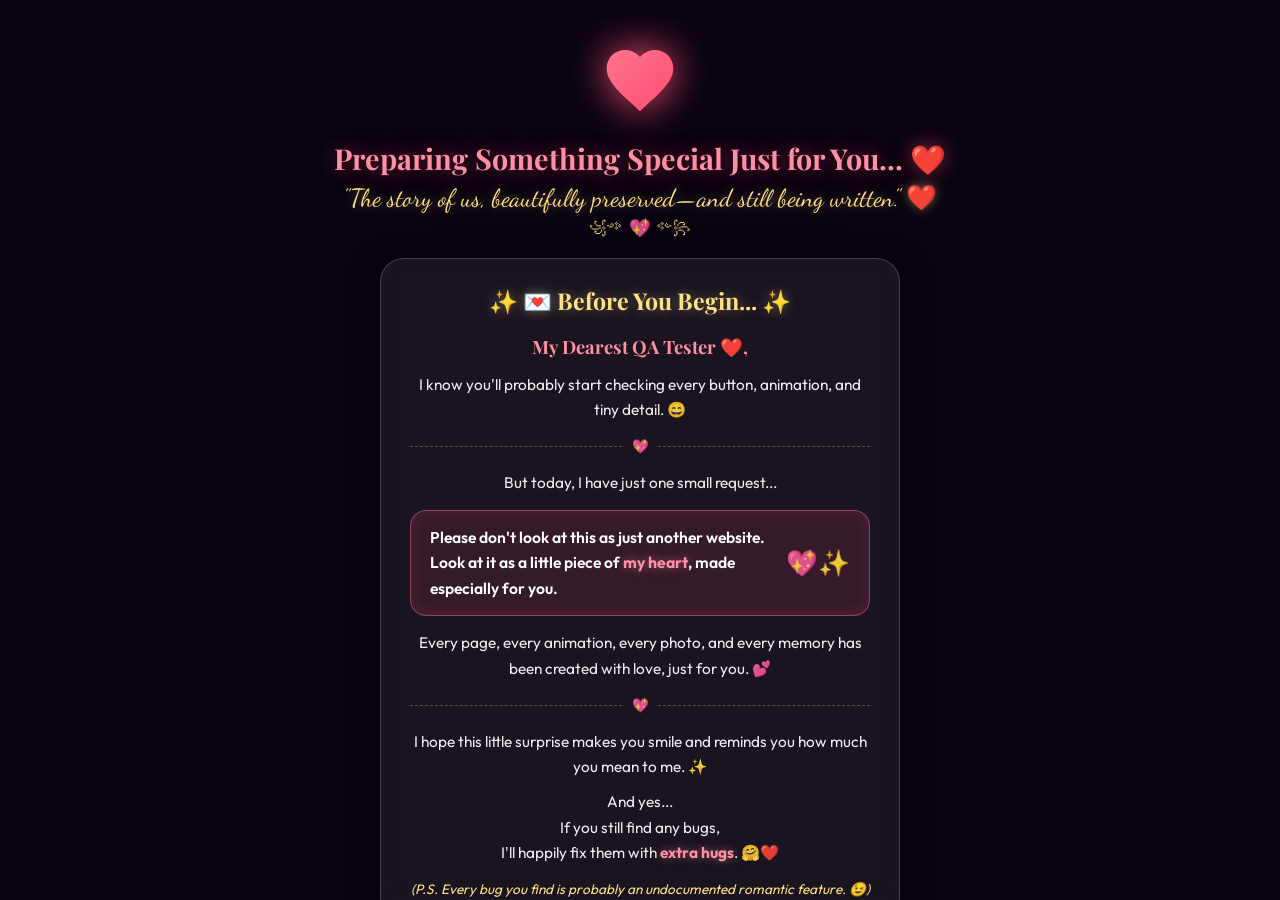
==== commit cecc1482: "Add childhood photos, auto-advancing music playlist, album photos 7 & 8, and landing quote" ====
--- a/index.html
+++ b/index.html
@@ -3,8 +3,25 @@
 <head>
   <meta charset="UTF-8">
   <meta name="viewport" content="width=device-width, initial-scale=1.0">
-  <title>Our Story - A Romantic Journey</title>
+  <title>Our Romantic Story — Built With Love 💖</title>
   <meta name="description" content="A magical, interactive romantic journey filled with floating photo bubbles, background music, love trails, ambient particle effects, and cherished memories.">
+
+  <!-- Open Graph / Social Media Preview Card (WhatsApp, iMessage, Facebook, Instagram) -->
+  <meta property="og:type" content="website">
+  <meta property="og:url" content="https://twinkle-aj.github.io/">
+  <meta property="og:title" content="Our Romantic Story — Built With Love 💖">
+  <meta property="og:description" content="A magical realm created just for us. Explore our story, floating photo bubbles, and cherished memories. 💕✨">
+  <meta property="og:image" content="https://twinkle-aj.github.io/assets/images/album_photos/album1.jpeg">
+  <meta property="og:image:type" content="image/jpeg">
+  <meta property="og:image:width" content="1200">
+  <meta property="og:image:height" content="630">
+
+  <!-- Twitter Card -->
+  <meta name="twitter:card" content="summary_large_image">
+  <meta name="twitter:url" content="https://twinkle-aj.github.io/">
+  <meta name="twitter:title" content="Our Romantic Story — Built With Love 💖">
+  <meta name="twitter:description" content="A magical realm created just for us. Explore our story, floating photo bubbles, and cherished memories. 💕✨">
+  <meta name="twitter:image" content="https://twinkle-aj.github.io/assets/images/album_photos/album1.jpeg">
 
   <!-- Favicon -->
   <link rel="icon" type="image/jpeg" href="assets/images/fav/fav.jpeg">
@@ -37,6 +54,7 @@
     </div>
 
     <h1 class="loading-title">Preparing Something Special Just for You... ❤️</h1>
+    <p class="landing-tagline">"The story of us, beautifully preserved—and still being written." ❤️</p>
     <div class="glow-filigree">꧁༺ 💖 ༻꧂</div>
     
     <!-- Romantic Letter Card -->
@@ -90,7 +108,7 @@
     </div>
 
     <div class="landing-footer-quote">
-      "Every click takes you to another beautiful memory." ❤️
+      "The story of us, beautifully preserved—and still being written." ❤️
     </div>
     <div class="glow-filigree" style="font-size: 1rem; margin-top: 0.2rem;">꧁༺ 💖 ༻꧂</div>
   </div>
@@ -116,6 +134,7 @@
     <!-- Compact Story Deck Navigation -->
     <div class="compact-deck-nav glass-card">
       <button class="deck-tab-btn active interactive" data-deck-target="hero"><i class="fas fa-heart"></i> Story</button>
+      <button class="deck-tab-btn interactive" data-deck-target="childhood"><i class="fas fa-baby"></i> Little Us</button>
       <button class="deck-tab-btn interactive" data-deck-target="bubbles"><i class="fas fa-sparkles"></i> Bubbles</button>
       <button class="deck-tab-btn interactive" data-deck-target="album"><i class="fas fa-images"></i> Album</button>
       <button class="deck-tab-btn interactive" data-deck-target="timeline"><i class="fas fa-book-open"></i> Journey</button>
@@ -139,6 +158,38 @@
       </button>
     </section>
 
+    <!-- Childhood Memories Section Slide -->
+    <section class="childhood-section deck-slide" id="deck-childhood">
+      <h2 class="section-title">Little Us 👶✨</h2>
+      <p class="section-subtitle">Long before we knew each other, two little souls were growing up under the same sky... 🌸</p>
+
+      <div class="childhood-grid">
+        <div class="childhood-card glass-card interactive" data-img="assets/images/childhood_photos/childhood1.jpeg" data-title="Little Twinkle 🌸" data-note="Sweet innocent smiles and big dreams waiting to blossom.">
+          <div class="polaroid-frame">
+            <div class="childhood-img-box">
+              <img src="assets/images/childhood_photos/childhood1.jpeg" alt="Little Twinkle" loading="lazy" decoding="async" onerror="this.src='assets/images/album_photos/album1.jpeg'">
+            </div>
+            <div class="polaroid-label">
+              <h3>Little Twinkle 🌸</h3>
+              <p>Sweetest Innocence</p>
+            </div>
+          </div>
+        </div>
+
+        <div class="childhood-card glass-card interactive" data-img="assets/images/childhood_photos/childhood2.jpeg" data-title="Little Atanu ⚽" data-note="Curious eyes and a playful heart, growing up into the person meant for you.">
+          <div class="polaroid-frame">
+            <div class="childhood-img-box">
+              <img src="assets/images/childhood_photos/childhood2.jpeg" alt="Little Atanu" loading="lazy" decoding="async" onerror="this.src='assets/images/album_photos/album2.jpeg'">
+            </div>
+            <div class="polaroid-label">
+              <h3>Little Atanu ⚽</h3>
+              <p>Playful Memories</p>
+            </div>
+          </div>
+        </div>
+      </div>
+    </section>
+
     <!-- Floating Photo Bubbles Realm Slide -->
     <section class="deck-slide" id="deck-bubbles">
       <div class="bubbles-header">
@@ -214,6 +265,26 @@
           <div class="album-info">
             <h3>Forever & Always 💞</h3>
             <p>Cherished Memory</p>
+          </div>
+        </div>
+
+        <div class="album-card glass-card interactive" data-img="assets/images/album_photos/album7.jpeg" data-title="Whispering Hearts 💖" data-note="In your eyes, I see a lifetime of happiness, laughter, and endless love.">
+          <div class="album-img-box">
+            <img src="assets/images/album_photos/album7.jpeg" alt="Album Photo 7" loading="lazy" decoding="async">
+          </div>
+          <div class="album-info">
+            <h3>Whispering Hearts 💖</h3>
+            <p>Sweet Magic</p>
+          </div>
+        </div>
+
+        <div class="album-card glass-card interactive" data-img="assets/images/album_photos/album8.jpeg" data-title="Soulmate Smiles 😊✨" data-note="You make my world brighter and sweeter with every single smile.">
+          <div class="album-img-box">
+            <img src="assets/images/album_photos/album8.jpeg" alt="Album Photo 8" loading="lazy" decoding="async">
+          </div>
+          <div class="album-info">
+            <h3>Soulmate Smiles 😊✨</h3>
+            <p>Pure Happiness</p>
           </div>
         </div>
       </div>
--- a/css/style.css
+++ b/css/style.css
@@ -111,6 +111,16 @@
   font-size: 1.8rem;
   color: var(--secondary-pink);
   text-shadow: 0 0 20px var(--rose-glow);
+  text-align: center;
+  padding: 0 1rem;
+}
+
+.landing-tagline {
+  font-family: var(--font-script);
+  font-size: 1.55rem;
+  color: var(--accent-gold);
+  margin-top: 0.35rem;
+  text-shadow: 0 0 12px var(--gold-glow);
   text-align: center;
   padding: 0 1rem;
 }
@@ -1672,6 +1682,71 @@
   margin-top: 1.8rem;
 }
 
+/* Childhood Memories Section */
+.childhood-grid {
+  display: grid;
+  grid-template-columns: repeat(auto-fit, minmax(270px, 1fr));
+  gap: 1.8rem;
+  margin: 1.8rem auto 0;
+  max-width: 720px;
+}
+
+.childhood-card {
+  padding: 1.2rem;
+  border-radius: 24px;
+  transition: all 0.4s var(--transition-smooth);
+}
+
+.childhood-card:hover {
+  transform: translateY(-8px) scale(1.02);
+  box-shadow: 0 18px 40px var(--rose-glow);
+}
+
+.polaroid-frame {
+  background: rgba(255, 255, 255, 0.08);
+  padding: 0.8rem;
+  border-radius: 18px;
+  border: 1px solid rgba(255, 224, 130, 0.3);
+}
+
+.childhood-img-box {
+  width: 100%;
+  height: 250px;
+  border-radius: 14px;
+  overflow: hidden;
+  position: relative;
+}
+
+.childhood-img-box img {
+  width: 100%;
+  height: 100%;
+  object-fit: cover;
+  transition: transform 0.6s ease;
+}
+
+.childhood-card:hover .childhood-img-box img {
+  transform: scale(1.08);
+}
+
+.polaroid-label {
+  text-align: center;
+  margin-top: 0.9rem;
+}
+
+.polaroid-label h3 {
+  font-family: var(--font-serif);
+  font-size: 1.15rem;
+  color: #ffffff;
+  margin-bottom: 0.25rem;
+}
+
+.polaroid-label p {
+  font-size: 0.85rem;
+  color: var(--accent-gold);
+  font-style: italic;
+  margin: 0;
+}
+
 .album-card {
   padding: 1.4rem;
   min-height: 310px;
@@ -1777,6 +1852,14 @@
     font-size: 2.1rem !important;
   }
 
+  /* GPU Hardware Acceleration & Mobile Backdrop Blur Performance Optimizations */
+  .glass-card, .compact-deck-nav, .funny-disclaimer-box, .cert-container {
+    backdrop-filter: blur(8px) !important;
+    -webkit-backdrop-filter: blur(8px) !important;
+    transform: translateZ(0);
+    will-change: transform;
+  }
+
   .album-card {
     padding: 1.2rem;
     min-height: auto;
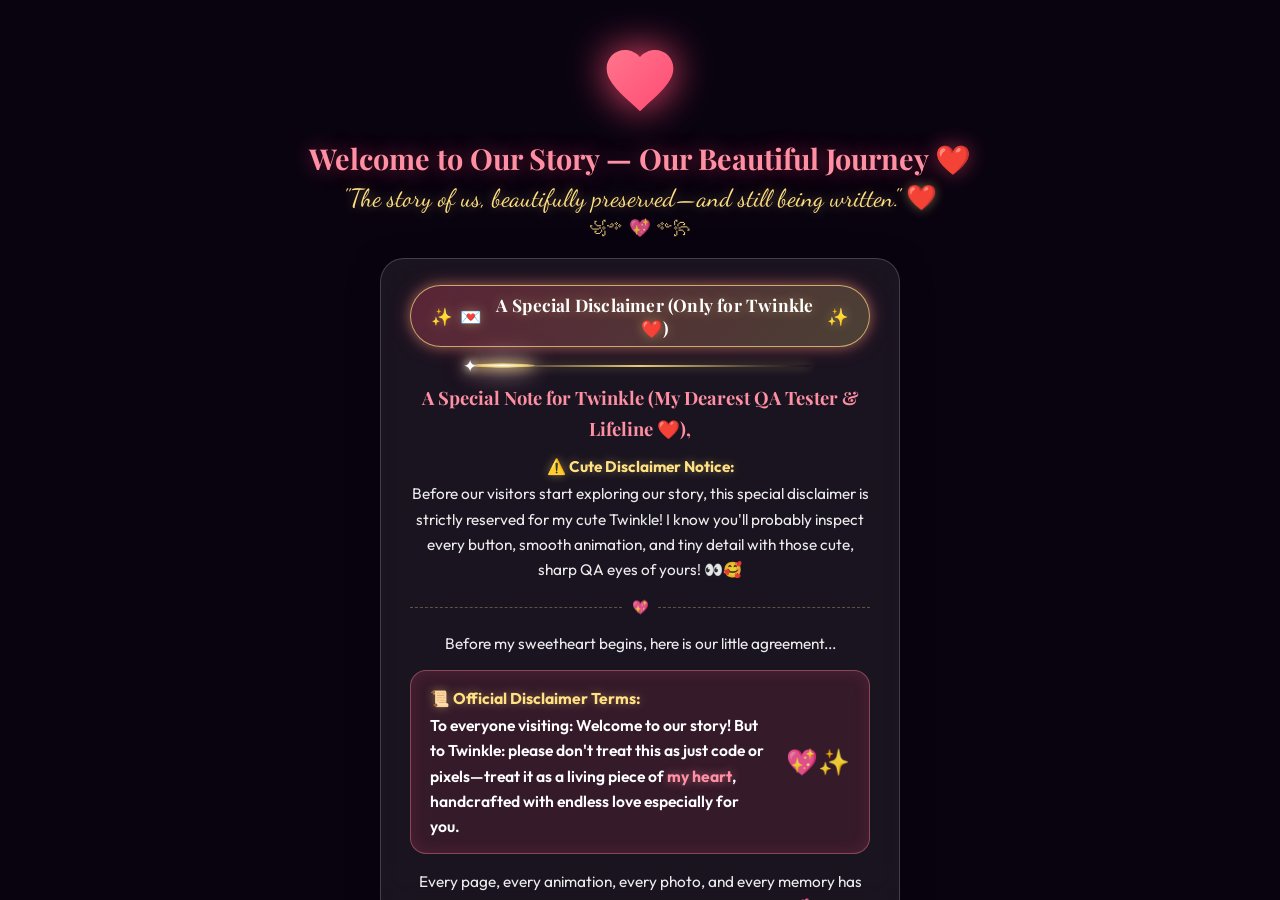
==== commit 1d70d550: "Distinguish visitors from Twinkle in disclaimer with her name and cute nicknames" ====
--- a/index.html
+++ b/index.html
@@ -53,47 +53,64 @@
       </svg>
     </div>
 
-    <h1 class="loading-title">Preparing Something Special Just for You... ❤️</h1>
+    <h1 class="loading-title">Welcome to Our Story — Our Beautiful Journey ❤️</h1>
     <p class="landing-tagline">"The story of us, beautifully preserved—and still being written." ❤️</p>
     <div class="glow-filigree">꧁༺ 💖 ༻꧂</div>
     
     <!-- Romantic Letter Card -->
     <div class="funny-disclaimer-box glass-card">
       <div class="disclaimer-header">
-        ✨ 💌 Before You Begin... ✨
+        <span class="disclaimer-pill-badge">
+          <span class="badge-sparkle">✨</span>
+          <span class="badge-heart-icon">💌</span>
+          <span>A Special Disclaimer (Only for Twinkle ❤️)</span>
+          <span class="badge-sparkle">✨</span>
+        </span>
+      </div>
+
+      <!-- Sparkling Yellow Line Animation -->
+      <div class="sparkle-yellow-line-wrap">
+        <div class="sparkle-yellow-line">
+          <div class="sparkle-tracer-beam"></div>
+          <div class="sparkle-tracer-star">✦</div>
+        </div>
       </div>
 
       <div class="disclaimer-text">
-        <p class="letter-greeting">My Dearest QA Tester ❤️,</p>
-        <p class="letter-p">I know you'll probably start checking every button, animation, and tiny detail. 😄</p>
+        <p class="letter-greeting">A Special Note for Twinkle (My Dearest QA Tester & Lifeline ❤️),</p>
+        
+        <p class="letter-p">
+          <span class="disclaimer-tag">⚠️ Cute Disclaimer Notice:</span><br>
+          Before our visitors start exploring our story, this special disclaimer is strictly reserved for my cute Twinkle! I know you'll probably inspect every button, smooth animation, and tiny detail with those cute, sharp QA eyes of yours! 👀🥰
+        </p>
 
         <div class="letter-divider"><span>💖</span></div>
 
-        <p class="letter-p">But today, I have just one small request...</p>
+        <p class="letter-p">Before my sweetheart begins, here is our little agreement...</p>
 
         <!-- Glowing Heart Quote Callout Box -->
         <div class="letter-callout-box">
           <div class="callout-text">
-            Please don't look at this as just another website.<br>
-            Look at it as a little piece of <span class="highlight-accent">my heart</span>, made especially for you.
+            <span class="disclaimer-tag">📜 Official Disclaimer Terms:</span><br>
+            To everyone visiting: Welcome to our story! But to Twinkle: please don't treat this as just code or pixels—treat it as a living piece of <span class="highlight-accent">my heart</span>, handcrafted with endless love especially for you.
           </div>
           <div class="callout-heart">💖✨</div>
         </div>
 
-        <p class="letter-p">Every page, every animation, every photo, and every memory has been created with love, just for you. 💕</p>
+        <p class="letter-p">Every page, every animation, every photo, and every memory has been created with love, just for my favorite girl. 💕</p>
 
         <div class="letter-divider"><span>💖</span></div>
 
-        <p class="letter-p">I hope this little surprise makes you smile and reminds you how much you mean to me. ✨</p>
+        <p class="letter-p">I hope this little surprise makes my sweetheart smile and reminds you how precious you are to me. ✨</p>
         
         <p class="letter-p">
-          And yes...<br>
-          If you still find any bugs,<br>
-          I'll happily fix them with <span class="highlight-accent">extra hugs</span>. 🤗❤️
+          <span class="disclaimer-tag">🐞 Bug Bounty Policy:</span><br>
+          If my chief QA engineer Twinkle still discovers any bugs,<br>
+          I'll happily resolve them with <span class="highlight-accent">extra hugs and cuddles for you</span>. 🤗❤️
         </p>
 
         <p class="letter-ps">
-          (P.S. Every bug you find is probably an undocumented romantic feature. 😉)
+          (P.S. In our love story, every bug Twinkle finds is officially an undocumented romantic feature. 😉✨)
         </p>
       </div>
     </div>
@@ -108,7 +125,7 @@
     </div>
 
     <div class="landing-footer-quote">
-      "The story of us, beautifully preserved—and still being written." ❤️
+      "Where every memory is a treasure, and our forever is just beginning." 💕✨
     </div>
     <div class="glow-filigree" style="font-size: 1rem; margin-top: 0.2rem;">꧁༺ 💖 ༻꧂</div>
   </div>
@@ -188,6 +205,15 @@
           </div>
         </div>
       </div>
+
+      <div class="slide-step-controls">
+        <button class="btn-secondary interactive" data-slide-nav="hero">
+          <i class="fas fa-heart"></i> Back to Story
+        </button>
+        <button class="btn-primary interactive" data-slide-nav="bubbles">
+          Unfold Floating Memories ✨ <i class="fas fa-sparkles"></i>
+        </button>
+      </div>
     </section>
 
     <!-- Floating Photo Bubbles Realm Slide -->
@@ -200,6 +226,15 @@
         </button>
       </div>
       <div class="bubbles-container glass-card" id="bubbles-realm"></div>
+
+      <div class="slide-step-controls">
+        <button class="btn-secondary interactive" data-slide-nav="childhood">
+          <i class="fas fa-baby"></i> Little Us
+        </button>
+        <button class="btn-primary interactive" data-slide-nav="album">
+          Open Our Photo Album 📸 <i class="fas fa-images"></i>
+        </button>
+      </div>
     </section>
 
     <!-- Memory Photo Album Section Slide -->
@@ -287,6 +322,15 @@
             <p>Pure Happiness</p>
           </div>
         </div>
+      </div>
+
+      <div class="slide-step-controls">
+        <button class="btn-secondary interactive" data-slide-nav="bubbles">
+          <i class="fas fa-sparkles"></i> Floating Memories
+        </button>
+        <button class="btn-primary interactive" data-slide-nav="timeline">
+          Read Chapters of Our Love 📖 <i class="fas fa-book-open"></i>
+        </button>
       </div>
     </section>
 
@@ -384,6 +428,15 @@
           <p class="card-desc">Our story is just getting started. Soon, we'll begin a new life together, sharing love, happiness, adventures, and a lifetime of beautiful memories.</p>
         </div>
       </div>
+
+      <div class="slide-step-controls">
+        <button class="btn-secondary interactive" data-slide-nav="album">
+          <i class="fas fa-images"></i> Our Photo Album
+        </button>
+        <button class="btn-primary interactive" data-slide-nav="birthday">
+          Countdown to Special Day 🎂 <i class="fas fa-cake-candles"></i>
+        </button>
+      </div>
     </section>
 
     <!-- Birthday Countdown Section Slide -->
@@ -408,6 +461,15 @@
           <span class="countdown-number" id="cd-seconds">00</span>
           <span class="countdown-label">Seconds</span>
         </div>
+      </div>
+
+      <div class="slide-step-controls">
+        <button class="btn-secondary interactive" data-slide-nav="timeline">
+          <i class="fas fa-book-open"></i> Chapters of Our Love
+        </button>
+        <button class="btn-primary interactive" data-slide-nav="proposal">
+          Open My Heart 💍💖 <i class="fas fa-ring"></i>
+        </button>
       </div>
     </section>
 
@@ -423,6 +485,12 @@
         </a>
         <button class="btn-no interactive" id="btn-no">
           No 🙈
+        </button>
+      </div>
+
+      <div class="slide-step-controls" style="margin-top: 2rem;">
+        <button class="btn-secondary interactive" data-slide-nav="birthday">
+          <i class="fas fa-cake-candles"></i> Birthday Countdown
         </button>
       </div>
     </section>
--- a/css/style.css
+++ b/css/style.css
@@ -82,8 +82,12 @@
   padding: 2.5rem 1rem 3.5rem;
   z-index: 1000;
   cursor: pointer;
-  transition: opacity 1.2s var(--transition-smooth), visibility 1.2s;
+  transition: opacity 0.85s cubic-bezier(0.16, 1, 0.3, 1),
+              transform 0.85s cubic-bezier(0.16, 1, 0.3, 1),
+              filter 0.85s cubic-bezier(0.16, 1, 0.3, 1),
+              visibility 0.85s;
   -webkit-overflow-scrolling: touch;
+  will-change: opacity, transform, filter;
 }
 
 .heart-loader {
@@ -153,15 +157,190 @@
 
 .disclaimer-header {
   font-family: var(--font-serif);
-  font-size: 1.45rem;
+  font-size: 1.35rem;
   font-weight: 700;
   color: var(--accent-gold);
-  margin-bottom: 1rem;
+  margin-bottom: 1.1rem;
   display: flex;
   align-items: center;
   justify-content: center;
   gap: 0.5rem;
   text-shadow: 0 0 12px var(--gold-glow);
+}
+
+/* Animated Highlighted Disclaimer Pill Badge */
+.disclaimer-pill-badge {
+  display: inline-flex;
+  align-items: center;
+  justify-content: center;
+  gap: 0.45rem;
+  background: linear-gradient(135deg, rgba(255, 75, 114, 0.28) 0%, rgba(255, 224, 130, 0.22) 100%);
+  border: 1.5px solid rgba(255, 224, 130, 0.7);
+  padding: 0.45rem 1.25rem;
+  border-radius: 50px;
+  box-shadow: 0 0 20px rgba(255, 75, 114, 0.35), 0 0 12px rgba(255, 224, 130, 0.35);
+  animation: badgePulse 2.6s ease-in-out infinite alternate;
+  font-size: 1.08rem;
+  color: #fff;
+  letter-spacing: 0.2px;
+  position: relative;
+  overflow: hidden;
+}
+
+/* Sparkle line light sweep running over the yellow border */
+.disclaimer-pill-badge::after {
+  content: '';
+  position: absolute;
+  top: -50%;
+  left: -70%;
+  width: 50%;
+  height: 200%;
+  background: linear-gradient(
+    90deg,
+    transparent 0%,
+    rgba(255, 224, 130, 0.2) 20%,
+    rgba(255, 255, 255, 0.95) 50%,
+    rgba(255, 224, 130, 0.4) 80%,
+    transparent 100%
+  );
+  transform: rotate(25deg);
+  pointer-events: none;
+  animation: sparkleLineSweep 3.2s cubic-bezier(0.4, 0, 0.2, 1) infinite;
+}
+
+@keyframes sparkleLineSweep {
+  0%, 25% {
+    left: -70%;
+  }
+  65%, 100% {
+    left: 170%;
+  }
+}
+
+/* Animated Sparkling Yellow Line for Special Disclaimer */
+.sparkle-yellow-line-wrap {
+  width: 100%;
+  max-width: 340px;
+  margin: 0.1rem auto 1.05rem;
+  position: relative;
+  display: flex;
+  align-items: center;
+  justify-content: center;
+}
+
+.sparkle-yellow-line {
+  width: 100%;
+  height: 2px;
+  background: linear-gradient(
+    90deg,
+    transparent 0%,
+    rgba(255, 224, 130, 0.2) 15%,
+    rgba(255, 224, 130, 0.9) 50%,
+    rgba(255, 224, 130, 0.2) 85%,
+    transparent 100%
+  );
+  position: relative;
+  box-shadow: 0 0 10px rgba(255, 224, 130, 0.5);
+  border-radius: 2px;
+}
+
+.sparkle-tracer-beam {
+  position: absolute;
+  top: 50%;
+  left: 0%;
+  width: 65px;
+  height: 5px;
+  margin-top: -2.5px;
+  background: radial-gradient(ellipse at center, #ffffff 0%, rgba(255, 224, 130, 0.9) 50%, transparent 100%);
+  box-shadow: 0 0 12px #ffe082, 0 0 22px #ffffff, 0 0 30px #ff758c;
+  border-radius: 50%;
+  animation: sparkleTravelLine 2.8s ease-in-out infinite alternate;
+  pointer-events: none;
+}
+
+.sparkle-tracer-star {
+  position: absolute;
+  top: 50%;
+  left: 0%;
+  transform: translate(-50%, -50%);
+  font-size: 1.05rem;
+  color: #ffffff;
+  text-shadow: 0 0 8px #ffffff, 0 0 15px #ffe082, 0 0 25px #ff4b72;
+  animation: sparkleStarTravel 2.8s ease-in-out infinite alternate;
+  pointer-events: none;
+  line-height: 1;
+}
+
+@keyframes sparkleTravelLine {
+  0% {
+    left: 4%;
+    opacity: 0.3;
+  }
+  50% {
+    opacity: 1;
+  }
+  100% {
+    left: 82%;
+    opacity: 0.3;
+  }
+}
+
+@keyframes sparkleStarTravel {
+  0% {
+    left: 8%;
+    transform: translate(-50%, -50%) rotate(0deg) scale(0.7);
+    opacity: 0.4;
+  }
+  50% {
+    transform: translate(-50%, -50%) rotate(180deg) scale(1.35);
+    opacity: 1;
+  }
+  100% {
+    left: 92%;
+    transform: translate(-50%, -50%) rotate(360deg) scale(0.7);
+    opacity: 0.4;
+  }
+}
+
+@keyframes badgePulse {
+  0% {
+    transform: scale(0.98);
+    box-shadow: 0 0 15px rgba(255, 75, 114, 0.3), 0 0 8px rgba(255, 224, 130, 0.25);
+    border-color: rgba(255, 224, 130, 0.5);
+  }
+  100% {
+    transform: scale(1.025);
+    box-shadow: 0 0 26px rgba(255, 75, 114, 0.6), 0 0 18px rgba(255, 224, 130, 0.55);
+    border-color: rgba(255, 224, 130, 0.95);
+  }
+}
+
+.badge-sparkle {
+  display: inline-block;
+  animation: sparkleTwinkle 2s ease-in-out infinite alternate;
+}
+
+@keyframes sparkleTwinkle {
+  0% { transform: scale(0.85) rotate(-10deg); opacity: 0.8; }
+  100% { transform: scale(1.22) rotate(15deg); opacity: 1; }
+}
+
+.badge-heart-icon {
+  display: inline-block;
+  animation: heartNudge 1.6s ease-in-out infinite;
+}
+
+@keyframes heartNudge {
+  0%, 100% { transform: scale(1); }
+  50% { transform: scale(1.25) rotate(6deg); }
+}
+
+.disclaimer-tag {
+  color: #ffe082;
+  font-weight: 700;
+  display: inline-block;
+  margin-bottom: 0.15rem;
+  text-shadow: 0 0 10px rgba(255, 224, 130, 0.4);
 }
 
 .disclaimer-text {
@@ -388,26 +567,115 @@
   margin: 0 auto 2.5rem;
 }
 
+.btn-primary, .btn-secondary {
+  height: 50px;
+  box-sizing: border-box;
+  font-size: 1.02rem;
+  font-weight: 600;
+  border-radius: 50px;
+  display: inline-flex;
+  align-items: center;
+  justify-content: center;
+  white-space: nowrap;
+  line-height: 1;
+  cursor: pointer;
+  position: relative;
+  overflow: hidden;
+  user-select: none;
+  -webkit-tap-highlight-color: transparent;
+  transition: transform 0.35s cubic-bezier(0.16, 1, 0.3, 1),
+              box-shadow 0.35s cubic-bezier(0.16, 1, 0.3, 1),
+              background 0.3s ease,
+              border-color 0.3s ease,
+              color 0.3s ease;
+}
+
 .btn-primary {
   background: linear-gradient(135deg, #ff4b72 0%, #ff758c 100%);
   color: #fff;
   border: none;
-  padding: 1.05rem 2.5rem;
-  font-size: 1.12rem;
-  font-weight: 600;
-  border-radius: 50px;
-  display: inline-flex;
-  align-items: center;
-  justify-content: center;
-  white-space: nowrap;
-  gap: 0.75rem;
+  padding: 0 2.2rem;
+  gap: 0.65rem;
   box-shadow: 0 10px 25px var(--rose-glow);
-  transition: all 0.4s var(--transition-smooth);
+}
+
+/* Elegant light shimmer sweep */
+.btn-primary::after {
+  content: '';
+  position: absolute;
+  top: -50%;
+  left: -70%;
+  width: 50%;
+  height: 200%;
+  background: linear-gradient(
+    90deg,
+    rgba(255, 255, 255, 0) 0%,
+    rgba(255, 255, 255, 0.32) 50%,
+    rgba(255, 255, 255, 0) 100%
+  );
+  transform: rotate(25deg);
+  pointer-events: none;
+  animation: romanticShimmer 4.5s cubic-bezier(0.4, 0, 0.2, 1) infinite;
+}
+
+@keyframes romanticShimmer {
+  0%, 30% {
+    left: -70%;
+  }
+  65%, 100% {
+    left: 170%;
+  }
 }
 
 .btn-primary:hover {
   transform: translateY(-4px) scale(1.03);
-  box-shadow: 0 15px 35px var(--rose-glow), 0 0 25px rgba(255, 75, 114, 0.6);
+  box-shadow: 0 16px 36px var(--rose-glow), 0 0 28px rgba(255, 75, 114, 0.65);
+}
+
+.btn-primary:active, .btn-secondary:active {
+  transform: translateY(1px) scale(0.96) !important;
+  transition: transform 0.08s ease !important;
+}
+
+.btn-primary i, .btn-secondary i {
+  transition: transform 0.3s cubic-bezier(0.16, 1, 0.3, 1);
+  display: inline-block;
+}
+
+.btn-primary:hover i {
+  transform: translateX(3px) scale(1.12);
+}
+
+.btn-secondary:hover i {
+  transform: translateX(-3px) scale(1.12);
+}
+
+/* Romantic Chapter Step Controls */
+.slide-step-controls {
+  display: flex;
+  align-items: center;
+  justify-content: center;
+  gap: 1.1rem;
+  margin-top: 2.4rem;
+  flex-wrap: wrap;
+  width: 100%;
+}
+
+.btn-secondary {
+  background: rgba(255, 255, 255, 0.08);
+  color: var(--secondary-pink);
+  border: 1px solid var(--glass-border);
+  padding: 0 1.8rem;
+  gap: 0.65rem;
+  backdrop-filter: blur(10px);
+}
+
+.btn-secondary:hover {
+  background: rgba(255, 75, 114, 0.22);
+  color: #ffffff;
+  border-color: var(--primary-rose);
+  transform: translateY(-3px) scale(1.02);
+  box-shadow: 0 8px 24px rgba(255, 75, 114, 0.38);
 }
 
 /* Floating Photo Bubbles Area */
@@ -717,17 +985,34 @@
   border-radius: 50px;
   border: none;
   box-shadow: 0 10px 30px var(--rose-glow);
-  transition: transform 0.3s ease, box-shadow 0.3s ease;
+  transition: transform 0.35s cubic-bezier(0.16, 1, 0.3, 1), box-shadow 0.35s cubic-bezier(0.16, 1, 0.3, 1);
   text-align: center;
   display: flex;
   align-items: center;
   justify-content: center;
   gap: 0.5rem;
+  animation: yesHeartPulse 2.4s ease-in-out infinite;
+  cursor: pointer;
+}
+
+@keyframes yesHeartPulse {
+  0%, 100% {
+    transform: scale(1);
+    box-shadow: 0 10px 30px var(--rose-glow);
+  }
+  50% {
+    transform: scale(1.035);
+    box-shadow: 0 18px 42px var(--rose-glow), 0 0 28px rgba(255, 75, 114, 0.7);
+  }
 }
 
 .btn-yes:hover {
-  transform: scale(1.05);
-  box-shadow: 0 15px 40px var(--rose-glow), 0 0 30px rgba(255,255,255,0.8);
+  transform: scale(1.06) !important;
+  box-shadow: 0 20px 48px var(--rose-glow), 0 0 35px rgba(255,255,255,0.85) !important;
+}
+
+.btn-yes:active {
+  transform: scale(0.97) !important;
 }
 
 .btn-no {
@@ -1619,43 +1904,134 @@
   display: flex;
   align-items: center;
   gap: 0.35rem;
-  transition: all 0.3s ease;
+  transition: all 0.35s cubic-bezier(0.16, 1, 0.3, 1);
   white-space: nowrap;
+  user-select: none;
+  -webkit-tap-highlight-color: transparent;
 }
 
 .deck-tab-btn:hover {
   color: #fff;
-  background: rgba(255, 255, 255, 0.1);
+  background: rgba(255, 255, 255, 0.12);
+  transform: translateY(-2px);
+}
+
+.deck-tab-btn:active {
+  transform: scale(0.95);
 }
 
 .deck-tab-btn.active {
   background: linear-gradient(135deg, #ff4b72 0%, #ff758c 100%);
   color: #fff;
-  box-shadow: 0 4px 15px var(--rose-glow);
-}
-
-/* Standardized Harmonious Deck Slide Spacing - EXACT EQUAL TOP & BOTTOM SPACING FOR ALL SECTIONS */
+  box-shadow: 0 6px 20px var(--rose-glow);
+  transform: scale(1.03);
+}
+
+/* Standardized Harmonious Deck Slide Spacing - SILKY SMOOTH SLIDE TRANSITIONS */
 .deck-slide {
   display: none;
   opacity: 0;
-  transform: translateY(12px) scale(0.99);
-  transition: opacity 0.4s ease, transform 0.4s ease;
+  transform: translateY(22px) scale(0.985);
   margin-top: 1.8rem !important;
   padding: 0 0 4rem !important;
   min-height: 55vh;
   max-width: 900px;
   margin-left: auto !important;
   margin-right: auto !important;
+  will-change: opacity, transform;
+  backface-visibility: hidden;
 }
 
 .deck-slide.active {
   display: block;
-  opacity: 1;
-  transform: translateY(0) scale(1);
+  animation: slideFadeIn 0.52s cubic-bezier(0.16, 1, 0.3, 1) forwards;
+}
+
+.deck-slide.leaving {
+  display: block;
+  animation: slideFadeOut 0.2s cubic-bezier(0.4, 0, 1, 1) forwards;
+  pointer-events: none;
+}
+
+@keyframes slideFadeIn {
+  0% {
+    opacity: 0;
+    transform: translateY(22px) scale(0.985);
+  }
+  100% {
+    opacity: 1;
+    transform: translateY(0) scale(1);
+  }
+}
+
+@keyframes slideFadeOut {
+  0% {
+    opacity: 1;
+    transform: translateY(0) scale(1);
+  }
+  100% {
+    opacity: 0;
+    transform: translateY(-14px) scale(0.985);
+  }
+}
+
+/* Staggered entrance animations for slide children */
+.deck-slide.active .section-title,
+.deck-slide.active .hero-title,
+.deck-slide.active .proposal-title {
+  animation: slideItemDown 0.5s cubic-bezier(0.16, 1, 0.3, 1) both;
+}
+
+.deck-slide.active .section-subtitle,
+.deck-slide.active .landing-tagline,
+.deck-slide.active .hero-desc,
+.deck-slide.active .proposal-sub {
+  animation: slideItemDown 0.55s cubic-bezier(0.16, 1, 0.3, 1) 0.06s both;
+}
+
+.deck-slide.active .childhood-card,
+.deck-slide.active .album-card,
+.deck-slide.active .timeline-card,
+.deck-slide.active .countdown-box,
+.deck-slide.active .bubbles-container {
+  animation: slideItemUp 0.6s cubic-bezier(0.16, 1, 0.3, 1) 0.1s both;
+}
+
+.deck-slide.active .childhood-card:nth-child(2) {
+  animation-delay: 0.18s;
+}
+
+.deck-slide.active .slide-step-controls,
+.deck-slide.active .start-btn-wrap,
+.deck-slide.active .proposal-btn-group {
+  animation: slideItemUp 0.65s cubic-bezier(0.16, 1, 0.3, 1) 0.18s both;
+}
+
+@keyframes slideItemDown {
+  0% {
+    opacity: 0;
+    transform: translateY(-12px);
+  }
+  100% {
+    opacity: 1;
+    transform: translateY(0);
+  }
+}
+
+@keyframes slideItemUp {
+  0% {
+    opacity: 0;
+    transform: translateY(18px) scale(0.98);
+  }
+  100% {
+    opacity: 1;
+    transform: translateY(0) scale(1);
+  }
 }
 
 /* Zero out top margins on section roots for 100% equal starting position */
 #deck-hero.hero-section,
+#deck-childhood .section-title,
 #deck-bubbles .bubbles-header,
 #deck-album .section-title,
 #deck-timeline .section-title,
@@ -1900,8 +2276,16 @@
   }
 
   .disclaimer-header {
-    font-size: 1.2rem !important;
+    font-size: 1.15rem !important;
     margin-bottom: 0.8rem !important;
+  }
+
+  .disclaimer-pill-badge {
+    font-size: 0.92rem !important;
+    padding: 0.4rem 0.95rem !important;
+    gap: 0.35rem !important;
+    flex-wrap: wrap !important;
+    line-height: 1.35 !important;
   }
 
   .disclaimer-text {
@@ -1929,9 +2313,13 @@
     font-size: 1.1rem !important;
   }
 
+  .btn-primary, .btn-secondary {
+    height: 44px !important;
+    font-size: 0.92rem !important;
+    padding: 0 1.4rem !important;
+  }
+
   #loading-start-btn {
-    padding: 0.85rem 1.6rem !important;
-    font-size: 1.0rem !important;
     white-space: nowrap !important;
   }
 
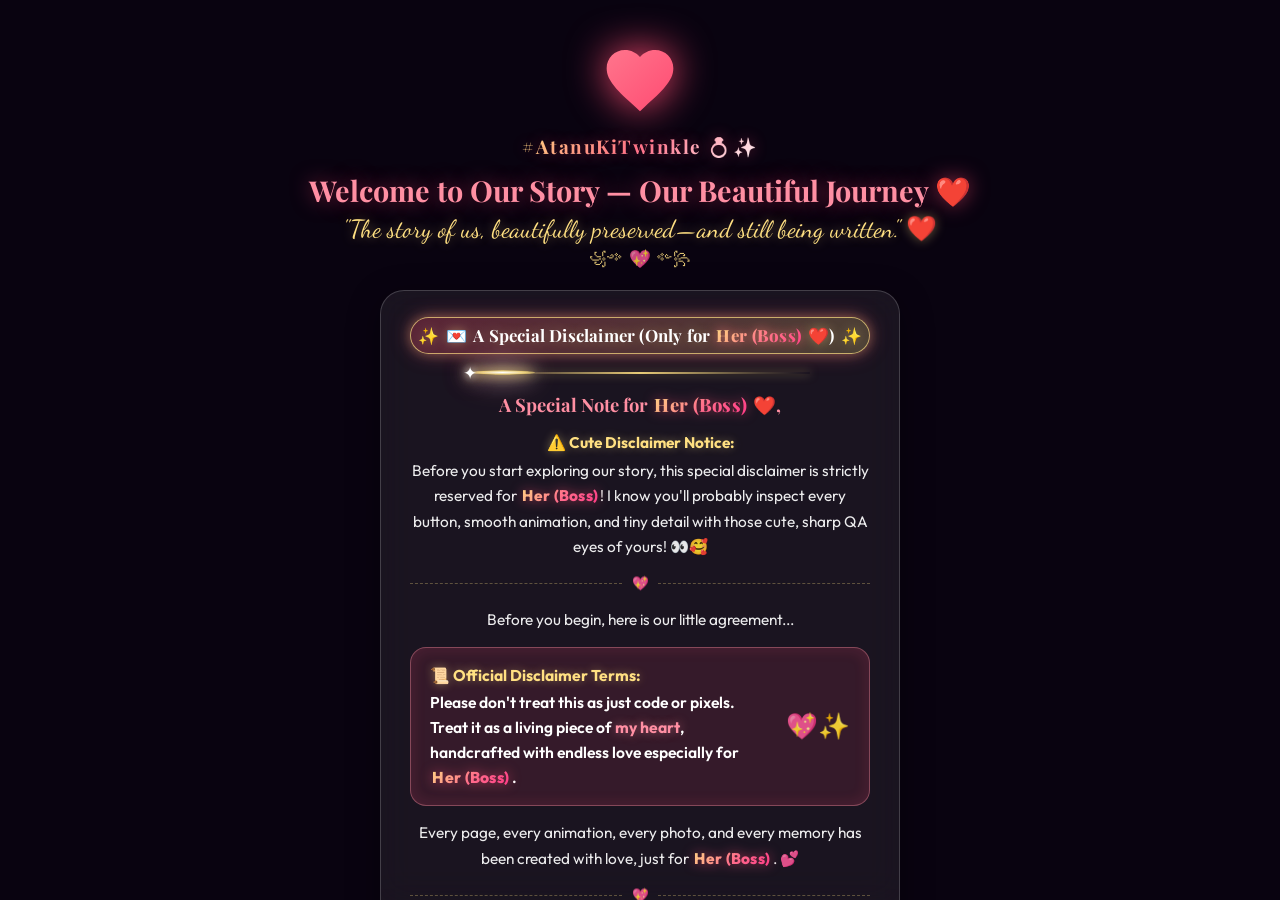
==== commit 5a2f0947: "Highlight Her (Boss) with colorful animation and fix pill badge UI wrap" ====
--- a/index.html
+++ b/index.html
@@ -53,6 +53,9 @@
       </svg>
     </div>
 
+    <!-- Romantic Couple Hashtag -->
+    <div class="landing-hashtag">#AtanuKiTwinkle 💍✨</div>
+
     <h1 class="loading-title">Welcome to Our Story — Our Beautiful Journey ❤️</h1>
     <p class="landing-tagline">"The story of us, beautifully preserved—and still being written." ❤️</p>
     <div class="glow-filigree">꧁༺ 💖 ༻꧂</div>
@@ -63,7 +66,7 @@
         <span class="disclaimer-pill-badge">
           <span class="badge-sparkle">✨</span>
           <span class="badge-heart-icon">💌</span>
-          <span>A Special Disclaimer (Only for Twinkle ❤️)</span>
+          <span class="disclaimer-pill-text">A Special Disclaimer (Only for <span class="highlight-boss">Her (Boss)</span> ❤️)</span>
           <span class="badge-sparkle">✨</span>
         </span>
       </div>
@@ -77,40 +80,41 @@
       </div>
 
       <div class="disclaimer-text">
-        <p class="letter-greeting">A Special Note for Twinkle (My Dearest QA Tester & Lifeline ❤️),</p>
+        <p class="letter-greeting">A Special Note for <span class="highlight-boss">Her (Boss)</span> ❤️,</p>
         
         <p class="letter-p">
           <span class="disclaimer-tag">⚠️ Cute Disclaimer Notice:</span><br>
-          Before our visitors start exploring our story, this special disclaimer is strictly reserved for my cute Twinkle! I know you'll probably inspect every button, smooth animation, and tiny detail with those cute, sharp QA eyes of yours! 👀🥰
+          Before you start exploring our story, this special disclaimer is strictly reserved for <span class="highlight-boss">Her (Boss)</span>! I know you'll probably inspect every button, smooth animation, and tiny detail with those cute, sharp QA eyes of yours! 👀🥰
         </p>
 
         <div class="letter-divider"><span>💖</span></div>
 
-        <p class="letter-p">Before my sweetheart begins, here is our little agreement...</p>
+        <p class="letter-p">Before you begin, here is our little agreement...</p>
 
         <!-- Glowing Heart Quote Callout Box -->
         <div class="letter-callout-box">
           <div class="callout-text">
             <span class="disclaimer-tag">📜 Official Disclaimer Terms:</span><br>
-            To everyone visiting: Welcome to our story! But to Twinkle: please don't treat this as just code or pixels—treat it as a living piece of <span class="highlight-accent">my heart</span>, handcrafted with endless love especially for you.
+            Please don't treat this as just code or pixels.<br>
+            Treat it as a living piece of <span class="highlight-accent">my heart</span>, handcrafted with endless love especially for <span class="highlight-boss">Her (Boss)</span>.
           </div>
           <div class="callout-heart">💖✨</div>
         </div>
 
-        <p class="letter-p">Every page, every animation, every photo, and every memory has been created with love, just for my favorite girl. 💕</p>
+        <p class="letter-p">Every page, every animation, every photo, and every memory has been created with love, just for <span class="highlight-boss">Her (Boss)</span>. 💕</p>
 
         <div class="letter-divider"><span>💖</span></div>
 
-        <p class="letter-p">I hope this little surprise makes my sweetheart smile and reminds you how precious you are to me. ✨</p>
+        <p class="letter-p">I hope this little surprise makes you smile and reminds you how precious you are to me. ✨</p>
         
         <p class="letter-p">
           <span class="disclaimer-tag">🐞 Bug Bounty Policy:</span><br>
-          If my chief QA engineer Twinkle still discovers any bugs,<br>
-          I'll happily resolve them with <span class="highlight-accent">extra hugs and cuddles for you</span>. 🤗❤️
+          If <span class="highlight-boss">Her (Boss)</span> still discovers any bugs,<br>
+          I'll happily resolve them with <span class="highlight-accent">extra hugs and cuddles</span>. 🤗❤️
         </p>
 
         <p class="letter-ps">
-          (P.S. In our love story, every bug Twinkle finds is officially an undocumented romantic feature. 😉✨)
+          (P.S. In our love story, every bug <span class="highlight-boss">Her (Boss)</span> finds is officially an undocumented romantic feature. 😉✨)
         </p>
       </div>
     </div>
--- a/css/style.css
+++ b/css/style.css
@@ -109,8 +109,38 @@
   100% { transform: scale(1.15); opacity: 1; }
 }
 
+/* Romantic Couple Hashtag */
+.landing-hashtag {
+  font-family: var(--font-serif);
+  font-size: 1.18rem;
+  font-weight: 700;
+  letter-spacing: 1.5px;
+  background: linear-gradient(135deg, #ffe082 0%, #ff758c 50%, #ffffff 100%);
+  -webkit-background-clip: text;
+  -webkit-text-fill-color: transparent;
+  text-shadow: 0 0 15px rgba(255, 75, 114, 0.45);
+  margin-top: 0.9rem;
+  margin-bottom: -0.3rem;
+  text-align: center;
+  display: inline-flex;
+  align-items: center;
+  gap: 0.35rem;
+  animation: hashtagGlow 2.5s ease-in-out infinite alternate;
+}
+
+@keyframes hashtagGlow {
+  0% {
+    filter: drop-shadow(0 0 8px rgba(255, 75, 114, 0.4));
+    transform: scale(0.98);
+  }
+  100% {
+    filter: drop-shadow(0 0 18px rgba(255, 224, 130, 0.8));
+    transform: scale(1.02);
+  }
+}
+
 .loading-title {
-  margin-top: 1.2rem;
+  margin-top: 1.0rem;
   font-family: var(--font-serif);
   font-size: 1.8rem;
   color: var(--secondary-pink);
@@ -173,18 +203,30 @@
   display: inline-flex;
   align-items: center;
   justify-content: center;
-  gap: 0.45rem;
+  gap: 0.4rem;
   background: linear-gradient(135deg, rgba(255, 75, 114, 0.28) 0%, rgba(255, 224, 130, 0.22) 100%);
   border: 1.5px solid rgba(255, 224, 130, 0.7);
-  padding: 0.45rem 1.25rem;
+  padding: 0.42rem clamp(0.7rem, 2vw, 1.25rem);
   border-radius: 50px;
   box-shadow: 0 0 20px rgba(255, 75, 114, 0.35), 0 0 12px rgba(255, 224, 130, 0.35);
   animation: badgePulse 2.6s ease-in-out infinite alternate;
-  font-size: 1.08rem;
+  font-size: clamp(0.78rem, 2.5vw, 1.05rem);
   color: #fff;
   letter-spacing: 0.2px;
   position: relative;
   overflow: hidden;
+  white-space: nowrap !important;
+  flex-wrap: nowrap !important;
+  max-width: 100%;
+  box-sizing: border-box;
+}
+
+.disclaimer-pill-text {
+  white-space: nowrap !important;
+  display: inline-flex;
+  align-items: center;
+  justify-content: center;
+  gap: 0.25rem;
 }
 
 /* Sparkle line light sweep running over the yellow border */
@@ -412,6 +454,62 @@
   text-shadow: 0 0 10px rgba(255, 143, 163, 0.5);
 }
 
+/* Colorful Shimmering & Pulsing Animation for Her (Boss) */
+.highlight-boss {
+  display: inline-block;
+  font-weight: 800;
+  background: linear-gradient(
+    135deg,
+    #ffe082 0%,
+    #ff6b8b 25%,
+    #ff2a85 50%,
+    #d946ef 75%,
+    #ffe082 100%
+  );
+  background-size: 250% auto;
+  -webkit-background-clip: text;
+  -webkit-text-fill-color: transparent;
+  background-clip: text;
+  color: #ff6b8b;
+  animation: bossShimmerFlow 3.2s linear infinite, bossHeartPulse 2.4s ease-in-out infinite;
+  filter: drop-shadow(0 0 6px rgba(255, 75, 114, 0.6));
+  padding: 0 0.15rem;
+  letter-spacing: 0.3px;
+  vertical-align: baseline;
+  transform-origin: center center;
+  transition: transform 0.25s ease, filter 0.25s ease;
+  will-change: transform, filter, background-position;
+}
+
+.highlight-boss:hover {
+  transform: scale(1.08);
+  filter: drop-shadow(0 0 12px rgba(255, 107, 139, 0.9)) drop-shadow(0 0 20px rgba(255, 224, 130, 0.8));
+}
+
+@keyframes bossShimmerFlow {
+  0% {
+    background-position: 0% 50%;
+  }
+  100% {
+    background-position: 250% 50%;
+  }
+}
+
+@keyframes bossHeartPulse {
+  0% {
+    transform: scale(1);
+    filter: drop-shadow(0 0 4px rgba(255, 75, 114, 0.45));
+  }
+  50% {
+    transform: scale(1.04);
+    filter: drop-shadow(0 0 10px rgba(255, 107, 139, 0.85)) drop-shadow(0 0 18px rgba(255, 224, 130, 0.7));
+  }
+  100% {
+    transform: scale(1);
+    filter: drop-shadow(0 0 4px rgba(255, 75, 114, 0.45));
+  }
+}
+
 .callout-heart {
   font-size: 1.6rem;
   flex: 0 0 auto;
@@ -2263,6 +2361,12 @@
     height: 60px !important;
   }
 
+  .landing-hashtag {
+    font-size: 1.0rem !important;
+    margin-top: 0.6rem !important;
+    margin-bottom: -0.2rem !important;
+  }
+
   .loading-title {
     font-size: 1.35rem !important;
     margin-top: 0.8rem !important;
@@ -2281,11 +2385,18 @@
   }
 
   .disclaimer-pill-badge {
-    font-size: 0.92rem !important;
-    padding: 0.4rem 0.95rem !important;
-    gap: 0.35rem !important;
-    flex-wrap: wrap !important;
-    line-height: 1.35 !important;
+    font-size: clamp(0.68rem, 3.1vw, 0.88rem) !important;
+    padding: 0.32rem clamp(0.45rem, 1.5vw, 0.75rem) !important;
+    gap: 0.25rem !important;
+    flex-wrap: nowrap !important;
+    white-space: nowrap !important;
+    max-width: 100% !important;
+    box-sizing: border-box !important;
+    line-height: 1.3 !important;
+  }
+
+  .disclaimer-pill-text {
+    white-space: nowrap !important;
   }
 
   .disclaimer-text {
@@ -2328,3 +2439,15 @@
     margin-top: 0.8rem !important;
   }
 }
+
+@media (max-width: 380px) {
+  .disclaimer-pill-badge {
+    font-size: 0.72rem !important;
+    padding: 0.28rem 0.42rem !important;
+    gap: 0.18rem !important;
+  }
+  .disclaimer-pill-badge .badge-sparkle {
+    font-size: 0.72rem !important;
+  }
+}
+
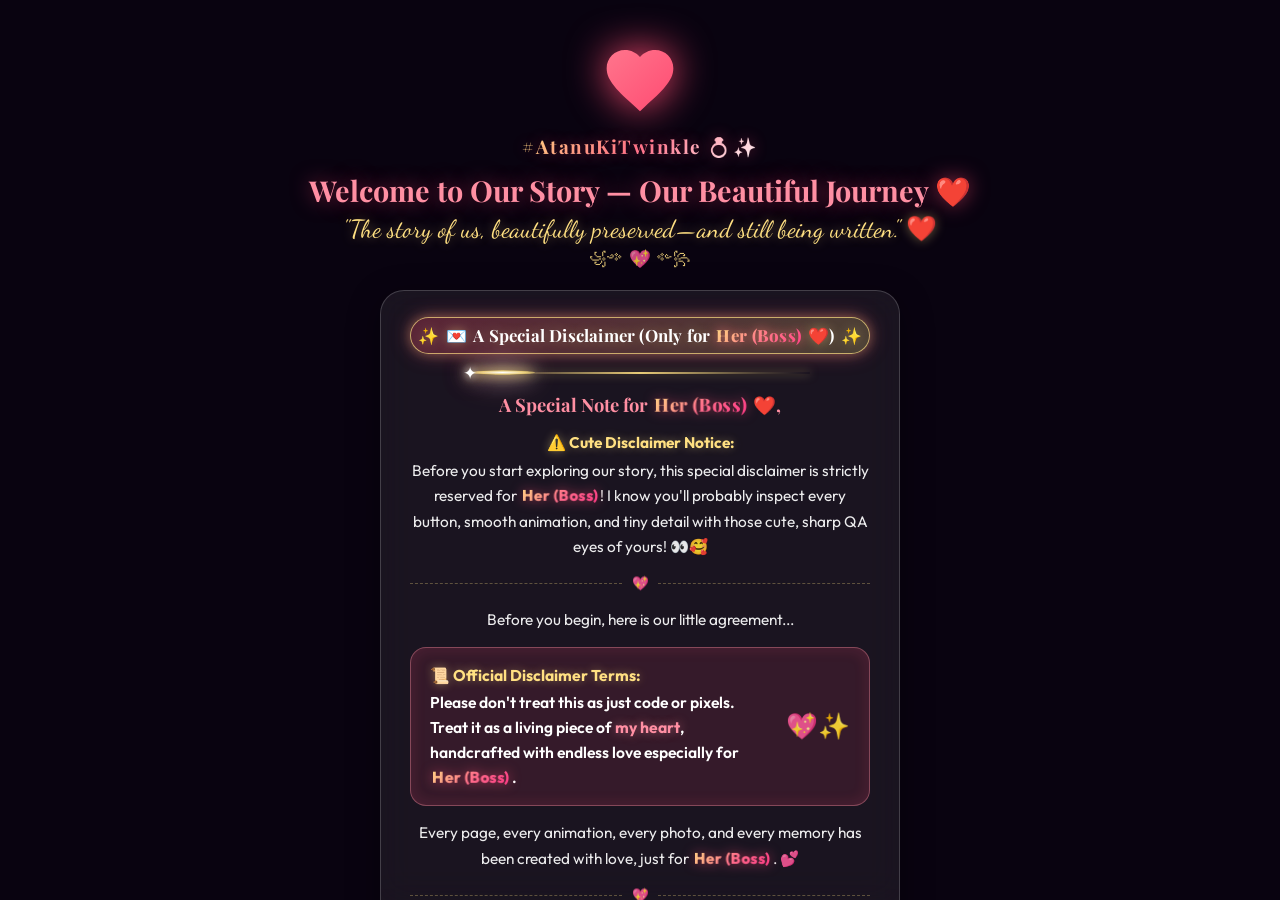
==== commit 238c4cbf: "Update countdown title to Countdown to Our Special Day" ====
--- a/index.html
+++ b/index.html
@@ -438,14 +438,14 @@
           <i class="fas fa-images"></i> Our Photo Album
         </button>
         <button class="btn-primary interactive" data-slide-nav="birthday">
-          Countdown to Special Day 🎂 <i class="fas fa-cake-candles"></i>
+          Countdown to Our Special Day 🎂 <i class="fas fa-cake-candles"></i>
         </button>
       </div>
     </section>
 
     <!-- Birthday Countdown Section Slide -->
     <section class="birthday-section glass-card deck-slide" id="deck-birthday">
-      <h2 class="section-title">Countdown to My Special Day 🎂✨</h2>
+      <h2 class="section-title">Countdown to Our Special Day 🎂✨</h2>
       <p class="section-subtitle">Counting down every second to the day my world became brighter — Your Birthday 💖</p>
 
       <div class="countdown-container">
--- a/css/style.css
+++ b/css/style.css
@@ -777,16 +777,17 @@
 }
 
 /* Floating Photo Bubbles Area */
+/* Dreamy Soft Photo Bubble Area */
 .bubbles-container {
   position: relative;
   width: 100%;
-  height: 540px;
+  height: 520px;
   margin: 1.5rem 0 2.5rem;
   border-radius: 32px;
   overflow: hidden;
-  background: rgba(18, 7, 30, 0.65);
+  background: radial-gradient(circle at 50% 40%, rgba(38, 16, 58, 0.65) 0%, rgba(14, 5, 24, 0.85) 100%);
   border: 1px solid var(--glass-border);
-  box-shadow: inset 0 0 30px rgba(0, 0, 0, 0.4), 0 15px 45px rgba(0, 0, 0, 0.5);
+  box-shadow: inset 0 0 45px rgba(0, 0, 0, 0.5), 0 15px 45px rgba(0, 0, 0, 0.5);
 }
 
 .bubbles-header {
@@ -830,42 +831,139 @@
   box-shadow: 0 6px 20px var(--rose-glow);
 }
 
+/* Dreamy Soft Fluffy Photo Bubble Aesthetics */
 .bubble-item {
   position: absolute;
   top: 0;
   left: 0;
   border-radius: 50%;
   cursor: pointer;
-  box-shadow: 0 8px 32px rgba(255, 75, 114, 0.3), inset 0 0 15px rgba(255, 255, 255, 0.5);
-  border: 3px solid rgba(255, 255, 255, 0.6);
-  backdrop-filter: blur(8px);
-  transition: box-shadow 0.3s ease, border-color 0.3s ease;
+  /* Soft translucent soap-bubble rim */
+  border: 1.5px solid rgba(255, 255, 255, 0.6);
+  /* Multi-layered fluffy soft glow with ethereal rose, violet, and golden tint */
+  box-shadow:
+    0 12px 32px rgba(255, 75, 114, 0.32),
+    0 0 24px rgba(186, 147, 255, 0.28),
+    0 0 38px rgba(255, 224, 130, 0.22),
+    inset 0 0 20px rgba(255, 255, 255, 0.62),
+    inset 0 0 12px rgba(255, 117, 140, 0.38);
+  backdrop-filter: blur(5px);
+  -webkit-backdrop-filter: blur(5px);
   overflow: hidden;
-  animation: bubblePulse 4s ease-in-out infinite alternate;
   will-change: transform;
-}
-
-@keyframes bubblePulse {
-  0% { box-shadow: 0 8px 25px rgba(255, 75, 114, 0.3), 0 0 15px rgba(255, 255, 255, 0.4); }
-  100% { box-shadow: 0 15px 40px rgba(255, 75, 114, 0.6), 0 0 25px rgba(255, 224, 130, 0.6); }
+  /* Soft fluid organic wobble and breathing glow */
+  animation: bubbleSoftWobble 6s ease-in-out infinite alternate, bubbleSoftGlow 4s ease-in-out infinite alternate;
+  transition: box-shadow 0.25s ease, border-color 0.25s ease;
+}
+
+/* Iridescent Soap Bubble Surface Reflection & Rim Sheen */
+.bubble-item::before {
+  content: '';
+  position: absolute;
+  inset: 0;
+  border-radius: 50%;
+  background: radial-gradient(
+    circle at 35% 28%,
+    rgba(255, 255, 255, 0.22) 0%,
+    rgba(186, 147, 255, 0.12) 40%,
+    rgba(255, 117, 140, 0.18) 72%,
+    rgba(255, 224, 130, 0.22) 100%
+  );
+  box-shadow:
+    inset 0 2px 6px rgba(255, 255, 255, 0.8),
+    inset 0 -3px 8px rgba(255, 117, 140, 0.35),
+    inset -2px 0 6px rgba(120, 200, 255, 0.25);
+  mix-blend-mode: screen;
+  pointer-events: none;
+  z-index: 3;
+}
+
+/* Delicate Curved Specular Gloss Crescent (Realistic Soap Bubble Highlight) */
+.bubble-item::after {
+  content: '';
+  position: absolute;
+  top: 9%;
+  left: 13%;
+  width: 32%;
+  height: 20%;
+  border-radius: 50%;
+  background: radial-gradient(ellipse at center, rgba(255, 255, 255, 0.88) 0%, rgba(255, 255, 255, 0.35) 45%, transparent 75%);
+  transform: rotate(-32deg);
+  pointer-events: none;
+  z-index: 4;
+  filter: blur(0.5px);
 }
 
 .bubble-item img {
   width: 100%;
   height: 100%;
   object-fit: cover;
+  border-radius: 50%;
   pointer-events: none;
-  transition: transform 0.4s ease;
+  filter: brightness(1.02) contrast(1.02);
+  transition: transform 0.5s cubic-bezier(0.16, 1, 0.3, 1), filter 0.35s ease;
 }
 
 .bubble-item:hover {
-  transform: scale(1.12) translateZ(0);
-  z-index: 50 !important;
-  border-color: var(--accent-gold);
+  border-color: rgba(255, 224, 130, 0.85);
+  box-shadow:
+    0 14px 40px rgba(255, 75, 114, 0.5),
+    0 0 32px rgba(186, 147, 255, 0.4),
+    0 0 45px rgba(255, 224, 130, 0.35),
+    inset 0 0 22px rgba(255, 255, 255, 0.75),
+    inset 0 0 12px rgba(255, 117, 140, 0.5);
 }
 
 .bubble-item:hover img {
-  transform: scale(1.1);
+  transform: scale(1.06);
+  filter: brightness(1.06) contrast(1.04);
+}
+
+/* Soft fluffy luminous compression highlight when bubbles touch & squish */
+.bubble-item.bubble-bouncing {
+  border-color: rgba(255, 255, 255, 0.95);
+  box-shadow:
+    0 16px 44px rgba(255, 75, 114, 0.55),
+    0 0 32px rgba(255, 224, 130, 0.48),
+    0 0 42px rgba(186, 147, 255, 0.42),
+    inset 0 0 26px rgba(255, 255, 255, 0.9),
+    inset 0 0 14px rgba(255, 117, 140, 0.58) !important;
+}
+
+@keyframes bubbleSoftWobble {
+  0% {
+    border-radius: 50% 50% 50% 50% / 50% 50% 50% 50%;
+  }
+  33% {
+    border-radius: 52% 48% 51% 49% / 49% 51% 48% 52%;
+  }
+  66% {
+    border-radius: 48% 52% 49% 51% / 52% 48% 53% 47%;
+  }
+  100% {
+    border-radius: 50% 50% 50% 50% / 50% 50% 50% 50%;
+  }
+}
+
+@keyframes bubbleSoftGlow {
+  0% {
+    box-shadow:
+      0 8px 22px rgba(255, 75, 114, 0.22),
+      0 0 16px rgba(186, 147, 255, 0.18),
+      0 0 28px rgba(255, 224, 130, 0.14),
+      inset 0 0 14px rgba(255, 255, 255, 0.5),
+      inset 0 0 7px rgba(255, 117, 140, 0.28);
+    border-color: rgba(255, 255, 255, 0.45);
+  }
+  100% {
+    box-shadow:
+      0 12px 34px rgba(255, 75, 114, 0.38),
+      0 0 26px rgba(186, 147, 255, 0.3),
+      0 0 42px rgba(255, 224, 130, 0.25),
+      inset 0 0 20px rgba(255, 255, 255, 0.68),
+      inset 0 0 11px rgba(255, 117, 140, 0.42);
+    border-color: rgba(255, 224, 130, 0.65);
+  }
 }
 
 /* Lightbox Modal */
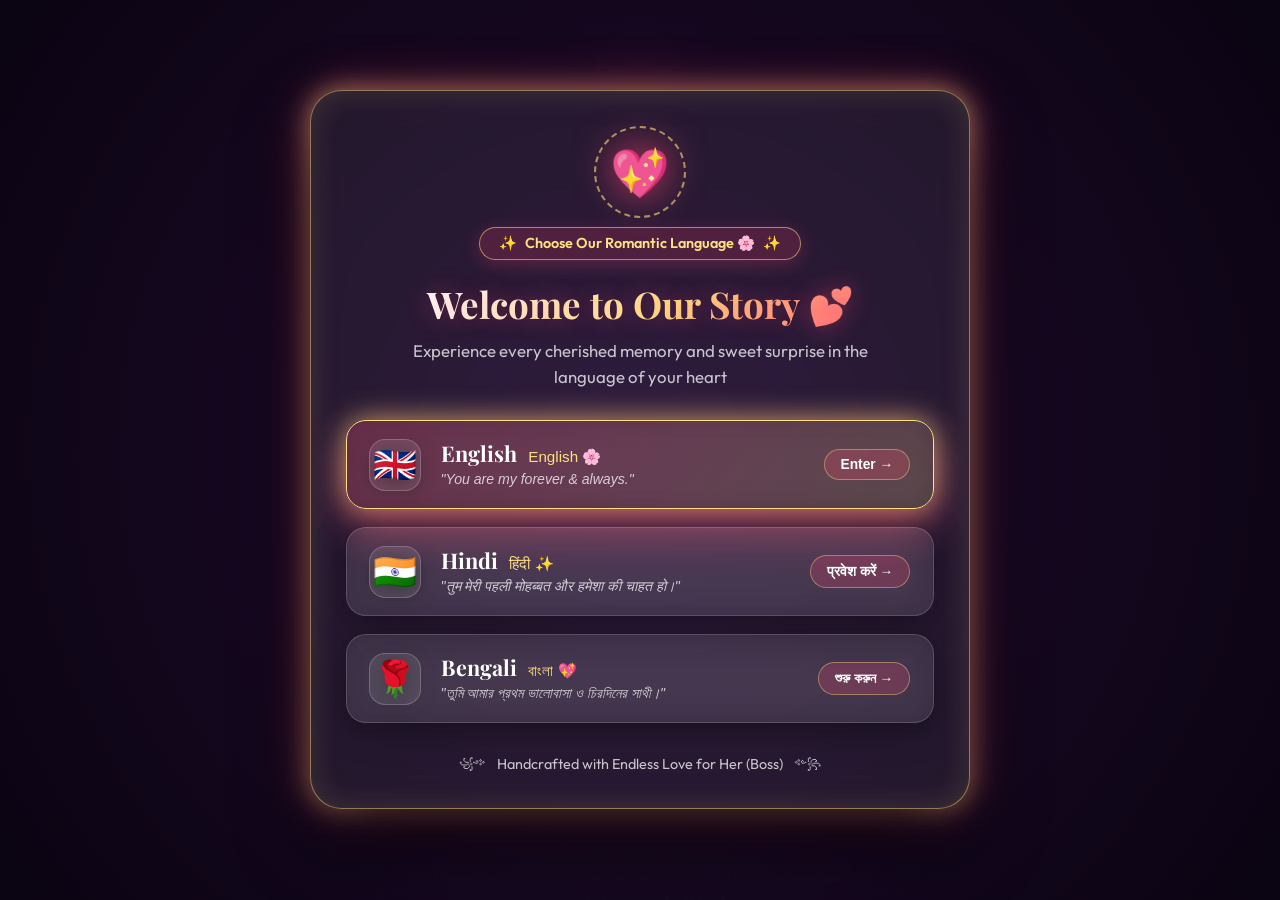
==== commit 788ead92: "Add multi-language gate (EN, HI, BN) with natural human translations" ====
--- a/index.html
+++ b/index.html
@@ -31,8 +31,79 @@
   <link rel="preconnect" href="https://fonts.gstatic.com" crossorigin>
   <link rel="stylesheet" href="https://cdnjs.cloudflare.com/ajax/libs/font-awesome/6.4.0/css/all.min.css">
   <link rel="stylesheet" href="css/style.css">
+  <script src="js/translations.js"></script>
 </head>
 <body>
+
+  <!-- Animated Language Selection Gate (Shows Before Opening the Website) -->
+  <div id="language-gate" class="language-gate-overlay">
+    <div class="lang-gate-container">
+      <div class="lang-gate-card glass-card">
+        <!-- Floating Heart Pulse Icon -->
+        <div class="lang-gate-icon-wrap">
+          <div class="lang-pulse-heart">💖</div>
+          <div class="lang-glow-ring"></div>
+        </div>
+
+        <div class="lang-gate-badge">
+          <span class="badge-sparkle">✨</span>
+          <span data-i18n="gate_badge">Choose Our Romantic Language 🌸</span>
+          <span class="badge-sparkle">✨</span>
+        </div>
+
+        <h1 class="lang-gate-title" data-i18n="gate_title">Welcome to Our Story 💕</h1>
+        <p class="lang-gate-subtitle" data-i18n="gate_subtitle">Please select your preferred language to begin our romantic journey:</p>
+
+        <!-- 3 Interactive 3D Language Selection Cards -->
+        <div class="lang-cards-grid">
+          <!-- English Card -->
+          <button class="lang-card-btn glass-card interactive active" data-lang="en">
+            <div class="lang-card-flag">🇬🇧</div>
+            <div class="lang-card-text">
+              <span class="lang-card-primary" data-i18n="gate_en_title">English</span>
+              <span class="lang-card-native" data-i18n="gate_en_native">English 🌸</span>
+              <span class="lang-card-desc" data-i18n="gate_en_preview">"You are my forever & always."</span>
+            </div>
+            <div class="lang-card-action">
+              <span>Enter →</span>
+            </div>
+          </button>
+
+          <!-- Hindi Card -->
+          <button class="lang-card-btn glass-card interactive" data-lang="hi">
+            <div class="lang-card-flag">🇮🇳</div>
+            <div class="lang-card-text">
+              <span class="lang-card-primary" data-i18n="gate_hi_title">हिंदी</span>
+              <span class="lang-card-native" data-i18n="gate_hi_native">Hindi ✨</span>
+              <span class="lang-card-desc" data-i18n="gate_hi_preview">"तुम मेरी पहली मोहब्बत और हमेशा की चाहत हो।"</span>
+            </div>
+            <div class="lang-card-action">
+              <span>प्रवेश करें →</span>
+            </div>
+          </button>
+
+          <!-- Bengali Card -->
+          <button class="lang-card-btn glass-card interactive" data-lang="bn">
+            <div class="lang-card-flag">🌹</div>
+            <div class="lang-card-text">
+              <span class="lang-card-primary" data-i18n="gate_bn_title">বাংলা</span>
+              <span class="lang-card-native" data-i18n="gate_bn_native">Bengali 💖</span>
+              <span class="lang-card-desc" data-i18n="gate_bn_preview">"তুমি আমার প্রথম ভালোবাসা ও চিরদিনের সাথী।"</span>
+            </div>
+            <div class="lang-card-action">
+              <span>শুরু করুন →</span>
+            </div>
+          </button>
+        </div>
+
+        <div class="lang-gate-footer">
+          <span>꧁༺</span>
+          <span data-i18n="gate_footer">Handcrafted with Endless Love for <span class="highlight-boss">Her (Boss)</span></span>
+          <span>༻꧂</span>
+        </div>
+      </div>
+    </div>
+  </div>
 
   <!-- Background Canvases -->
   <canvas id="ambient-canvas"></canvas>
@@ -54,10 +125,10 @@
     </div>
 
     <!-- Romantic Couple Hashtag -->
-    <div class="landing-hashtag">#AtanuKiTwinkle 💍✨</div>
-
-    <h1 class="loading-title">Welcome to Our Story — Our Beautiful Journey ❤️</h1>
-    <p class="landing-tagline">"The story of us, beautifully preserved—and still being written." ❤️</p>
+    <div class="landing-hashtag" data-i18n="landing_hashtag">#AtanuKiTwinkle 💍✨</div>
+
+    <h1 class="loading-title" data-i18n="loading_title">Welcome to Our Story — Our Beautiful Journey ❤️</h1>
+    <p class="landing-tagline" data-i18n="landing_tagline">"The story of us, beautifully preserved—and still being written." ❤️</p>
     <div class="glow-filigree">꧁༺ 💖 ༻꧂</div>
     
     <!-- Romantic Letter Card -->
@@ -66,7 +137,7 @@
         <span class="disclaimer-pill-badge">
           <span class="badge-sparkle">✨</span>
           <span class="badge-heart-icon">💌</span>
-          <span class="disclaimer-pill-text">A Special Disclaimer (Only for <span class="highlight-boss">Her (Boss)</span> ❤️)</span>
+          <span class="disclaimer-pill-text" data-i18n="disclaimer_badge">A Special Disclaimer (Only for <span class="highlight-boss">Her (Boss)</span> ❤️)</span>
           <span class="badge-sparkle">✨</span>
         </span>
       </div>
@@ -80,20 +151,20 @@
       </div>
 
       <div class="disclaimer-text">
-        <p class="letter-greeting">A Special Note for <span class="highlight-boss">Her (Boss)</span> ❤️,</p>
+        <p class="letter-greeting" data-i18n="disclaimer_greeting">A Special Note for <span class="highlight-boss">Her (Boss)</span> ❤️,</p>
         
-        <p class="letter-p">
+        <p class="letter-p" data-i18n="disclaimer_cute_body">
           <span class="disclaimer-tag">⚠️ Cute Disclaimer Notice:</span><br>
           Before you start exploring our story, this special disclaimer is strictly reserved for <span class="highlight-boss">Her (Boss)</span>! I know you'll probably inspect every button, smooth animation, and tiny detail with those cute, sharp QA eyes of yours! 👀🥰
         </p>
 
         <div class="letter-divider"><span>💖</span></div>
 
-        <p class="letter-p">Before you begin, here is our little agreement...</p>
+        <p class="letter-p" data-i18n="disclaimer_agreement">Before you begin, here is our little agreement...</p>
 
         <!-- Glowing Heart Quote Callout Box -->
         <div class="letter-callout-box">
-          <div class="callout-text">
+          <div class="callout-text" data-i18n="disclaimer_terms_body">
             <span class="disclaimer-tag">📜 Official Disclaimer Terms:</span><br>
             Please don't treat this as just code or pixels.<br>
             Treat it as a living piece of <span class="highlight-accent">my heart</span>, handcrafted with endless love especially for <span class="highlight-boss">Her (Boss)</span>.
@@ -101,19 +172,19 @@
           <div class="callout-heart">💖✨</div>
         </div>
 
-        <p class="letter-p">Every page, every animation, every photo, and every memory has been created with love, just for <span class="highlight-boss">Her (Boss)</span>. 💕</p>
+        <p class="letter-p" data-i18n="disclaimer_created_with_love">Every page, every animation, every photo, and every memory has been created with love, just for <span class="highlight-boss">Her (Boss)</span>. 💕</p>
 
         <div class="letter-divider"><span>💖</span></div>
 
-        <p class="letter-p">I hope this little surprise makes you smile and reminds you how precious you are to me. ✨</p>
+        <p class="letter-p" data-i18n="disclaimer_smile_reminder">I hope this little surprise makes you smile and reminds you how precious you are to me. ✨</p>
         
-        <p class="letter-p">
+        <p class="letter-p" data-i18n="disclaimer_bug_body">
           <span class="disclaimer-tag">🐞 Bug Bounty Policy:</span><br>
           If <span class="highlight-boss">Her (Boss)</span> still discovers any bugs,<br>
           I'll happily resolve them with <span class="highlight-accent">extra hugs and cuddles</span>. 🤗❤️
         </p>
 
-        <p class="letter-ps">
+        <p class="letter-ps" data-i18n="disclaimer_ps">
           (P.S. In our love story, every bug <span class="highlight-boss">Her (Boss)</span> finds is officially an undocumented romantic feature. 😉✨)
         </p>
       </div>
@@ -123,28 +194,34 @@
     <div class="start-btn-wrap">
       <span class="btn-filigree">꧁༺</span>
       <button class="btn-primary interactive" id="loading-start-btn">
-        <i class="fas fa-heart"></i> Begin Our Journey ✨
+        <i class="fas fa-heart"></i> <span data-i18n="begin_journey">Begin Our Journey ✨</span>
       </button>
       <span class="btn-filigree">༻꧂</span>
     </div>
 
-    <div class="landing-footer-quote">
+    <div class="landing-footer-quote" data-i18n="landing_footer_quote">
       "Where every memory is a treasure, and our forever is just beginning." 💕✨
     </div>
     <div class="glow-filigree" style="font-size: 1rem; margin-top: 0.2rem;">꧁༺ 💖 ༻꧂</div>
   </div>
 
-  <!-- Top Control Bar (3 Visual Experience Modes Toggler) -->
+  <!-- Top Control Bar (Language Switcher & 3 Visual Experience Modes Toggler) -->
   <div class="top-controls">
+    <div class="lang-switcher-pill" title="Choose Language / भाषा / ভাষা">
+      <button class="lang-pill-btn active interactive" data-lang="en">EN</button>
+      <button class="lang-pill-btn interactive" data-lang="hi">हिंदी</button>
+      <button class="lang-pill-btn interactive" data-lang="bn">বাংলা</button>
+    </div>
+
     <div class="mode-toggler-pill">
       <button class="mode-toggle-btn active interactive" data-mode="1" title="Option 1: Magical Hearts & Sparkles (Default)">
-        <i class="fas fa-sparkles"></i> <span>Magical</span>
+        <i class="fas fa-sparkles"></i> <span data-i18n="mode_magical">Magical</span>
       </button>
       <button class="mode-toggle-btn interactive" data-mode="2" title="Option 2: Minimalist & Clean (Effects Off)">
-        <i class="fas fa-moon"></i> <span>Minimal</span>
+        <i class="fas fa-moon"></i> <span data-i18n="mode_minimal">Minimal</span>
       </button>
       <button class="mode-toggle-btn interactive" data-mode="3" title="Option 3: Floating Photos & Soft Sparkles">
-        <i class="fas fa-images"></i> <span>Floating Photos</span>
+        <i class="fas fa-images"></i> <span data-i18n="mode_photos">Floating Photos</span>
       </button>
     </div>
   </div>
@@ -154,20 +231,20 @@
 
     <!-- Compact Story Deck Navigation -->
     <div class="compact-deck-nav glass-card">
-      <button class="deck-tab-btn active interactive" data-deck-target="hero"><i class="fas fa-heart"></i> Story</button>
-      <button class="deck-tab-btn interactive" data-deck-target="childhood"><i class="fas fa-baby"></i> Little Us</button>
-      <button class="deck-tab-btn interactive" data-deck-target="bubbles"><i class="fas fa-sparkles"></i> Bubbles</button>
-      <button class="deck-tab-btn interactive" data-deck-target="album"><i class="fas fa-images"></i> Album</button>
-      <button class="deck-tab-btn interactive" data-deck-target="timeline"><i class="fas fa-book-open"></i> Journey</button>
-      <button class="deck-tab-btn interactive" data-deck-target="birthday"><i class="fas fa-cake-candles"></i> Birthday</button>
-      <button class="deck-tab-btn interactive" data-deck-target="proposal"><i class="fas fa-ring"></i> Proposal</button>
+      <button class="deck-tab-btn active interactive" data-deck-target="hero"><i class="fas fa-heart"></i> <span data-i18n="nav_story">Story</span></button>
+      <button class="deck-tab-btn interactive" data-deck-target="childhood"><i class="fas fa-baby"></i> <span data-i18n="nav_childhood">Little Us</span></button>
+      <button class="deck-tab-btn interactive" data-deck-target="bubbles"><i class="fas fa-sparkles"></i> <span data-i18n="nav_bubbles">Bubbles</span></button>
+      <button class="deck-tab-btn interactive" data-deck-target="album"><i class="fas fa-images"></i> <span data-i18n="nav_album">Album</span></button>
+      <button class="deck-tab-btn interactive" data-deck-target="timeline"><i class="fas fa-book-open"></i> <span data-i18n="nav_timeline">Journey</span></button>
+      <button class="deck-tab-btn interactive" data-deck-target="birthday"><i class="fas fa-cake-candles"></i> <span data-i18n="nav_birthday">Birthday</span></button>
+      <button class="deck-tab-btn interactive" data-deck-target="proposal"><i class="fas fa-ring"></i> <span data-i18n="nav_proposal">Proposal</span></button>
     </div>
 
     <!-- Hero Section Slide -->
     <section class="hero-section deck-slide active" id="deck-hero">
-      <div class="hero-subtitle">Every love story is beautiful, but ours is my favorite...</div>
-      <h1 class="hero-title">Our Romantic Story</h1>
-      <p class="hero-desc">
+      <div class="hero-subtitle" data-i18n="hero_subtitle">Every love story is beautiful, but ours is my favorite...</div>
+      <h1 class="hero-title" data-i18n="hero_title">Our Romantic Story</h1>
+      <p class="hero-desc" data-i18n="hero_desc">
         You are my first love, my first girl, and my biggest blessing. ❤️<br>
         Since you came into my life, every day has felt more beautiful and complete.<br>
         Thank you for becoming my life partner and my forever.<br>
@@ -175,36 +252,36 @@
         I love you today, tomorrow, and forever. 💖
       </p>
       <button class="btn-primary interactive" id="start-story-btn">
-        <i class="fas fa-heart"></i> Start Our Story
+        <i class="fas fa-heart"></i> <span data-i18n="hero_start_btn">Start Our Story 💖</span>
       </button>
     </section>
 
     <!-- Childhood Memories Section Slide -->
     <section class="childhood-section deck-slide" id="deck-childhood">
-      <h2 class="section-title">Little Us 👶✨</h2>
-      <p class="section-subtitle">Long before we knew each other, two little souls were growing up under the same sky... 🌸</p>
+      <h2 class="section-title" data-i18n="childhood_title">Little Us 👶✨</h2>
+      <p class="section-subtitle" data-i18n="childhood_subtitle">Long before we knew each other, two little souls were growing up under the same sky... 🌸</p>
 
       <div class="childhood-grid">
-        <div class="childhood-card glass-card interactive" data-img="assets/images/childhood_photos/childhood1.jpeg" data-title="Little Twinkle 🌸" data-note="Sweet innocent smiles and big dreams waiting to blossom.">
+        <div class="childhood-card glass-card interactive" data-img="assets/images/childhood_photos/childhood1.jpeg" data-title="Little Twinkle 🌸" data-note="Sweet innocent smiles and big dreams waiting to blossom." data-i18n-attr="data-title:childhood_card1_title,data-note:childhood_card1_note">
           <div class="polaroid-frame">
             <div class="childhood-img-box">
               <img src="assets/images/childhood_photos/childhood1.jpeg" alt="Little Twinkle" loading="lazy" decoding="async" onerror="this.src='assets/images/album_photos/album1.jpeg'">
             </div>
             <div class="polaroid-label">
-              <h3>Little Twinkle 🌸</h3>
-              <p>Sweetest Innocence</p>
-            </div>
-          </div>
-        </div>
-
-        <div class="childhood-card glass-card interactive" data-img="assets/images/childhood_photos/childhood2.jpeg" data-title="Little Atanu ⚽" data-note="Curious eyes and a playful heart, growing up into the person meant for you.">
+              <h3 data-i18n="childhood_card1_title">Little Twinkle 🌸</h3>
+              <p data-i18n="childhood_card1_sub">Sweetest Innocence</p>
+            </div>
+          </div>
+        </div>
+
+        <div class="childhood-card glass-card interactive" data-img="assets/images/childhood_photos/childhood2.jpeg" data-title="Little Atanu ⚽" data-note="Curious eyes and a playful heart, growing up into the person meant for you." data-i18n-attr="data-title:childhood_card2_title,data-note:childhood_card2_note">
           <div class="polaroid-frame">
             <div class="childhood-img-box">
               <img src="assets/images/childhood_photos/childhood2.jpeg" alt="Little Atanu" loading="lazy" decoding="async" onerror="this.src='assets/images/album_photos/album2.jpeg'">
             </div>
             <div class="polaroid-label">
-              <h3>Little Atanu ⚽</h3>
-              <p>Playful Memories</p>
+              <h3 data-i18n="childhood_card2_title">Little Atanu ⚽</h3>
+              <p data-i18n="childhood_card2_sub">Playful Memories</p>
             </div>
           </div>
         </div>
@@ -212,10 +289,10 @@
 
       <div class="slide-step-controls">
         <button class="btn-secondary interactive" data-slide-nav="hero">
-          <i class="fas fa-heart"></i> Back to Story
+          <i class="fas fa-heart"></i> <span data-i18n="nav_story">Story</span>
         </button>
         <button class="btn-primary interactive" data-slide-nav="bubbles">
-          Unfold Floating Memories ✨ <i class="fas fa-sparkles"></i>
+          <span data-i18n="nav_bubbles">Bubbles</span> ✨ <i class="fas fa-sparkles"></i>
         </button>
       </div>
     </section>
@@ -223,278 +300,278 @@
     <!-- Floating Photo Bubbles Realm Slide -->
     <section class="deck-slide" id="deck-bubbles">
       <div class="bubbles-header">
-        <h2>Floating Memories</h2>
-        <p>Tap any floating photo bubble to reveal the story behind the moment</p>
+        <h2 data-i18n="bubbles_title">Floating Memories</h2>
+        <p data-i18n="bubbles_subtitle">Tap any floating photo bubble to reveal the story behind the moment</p>
         <button class="shuffle-bubbles-btn interactive" id="shuffle-bubbles-btn">
-          <i class="fas fa-arrows-rotate"></i> Shuffle Photos 🌸
+          <i class="fas fa-arrows-rotate"></i> <span data-i18n="bubbles_shuffle_btn">Shuffle Photos 🌸</span>
         </button>
       </div>
       <div class="bubbles-container glass-card" id="bubbles-realm"></div>
 
       <div class="slide-step-controls">
         <button class="btn-secondary interactive" data-slide-nav="childhood">
-          <i class="fas fa-baby"></i> Little Us
+          <i class="fas fa-baby"></i> <span data-i18n="nav_childhood">Little Us</span>
         </button>
         <button class="btn-primary interactive" data-slide-nav="album">
-          Open Our Photo Album 📸 <i class="fas fa-images"></i>
+          <span data-i18n="btn_to_album">Our Photo Album</span> 📸 <i class="fas fa-images"></i>
         </button>
       </div>
     </section>
 
     <!-- Memory Photo Album Section Slide -->
     <section class="album-section deck-slide" id="deck-album">
-      <h2 class="section-title">Our Romantic Album 📸💖</h2>
-      <p class="section-subtitle">Moments frozen in time, forever captured in my heart</p>
+      <h2 class="section-title" data-i18n="album_title">Our Romantic Album 📸💖</h2>
+      <p class="section-subtitle" data-i18n="album_subtitle">Moments frozen in time, forever captured in my heart</p>
 
       <div class="album-grid">
-        <div class="album-card glass-card interactive" data-img="assets/images/album_photos/album1.jpeg" data-title="Under Fairy Lights ✨" data-note="Holding your hand under the fairy lights is my favorite place in the world.">
+        <div class="album-card glass-card interactive" data-img="assets/images/album_photos/album1.jpeg" data-title="Under Fairy Lights ✨" data-note="Holding your hand under the fairy lights is my favorite place in the world." data-i18n-attr="data-title:album_c1_title,data-note:album_c1_note">
           <div class="album-img-box">
             <img src="assets/images/album_photos/album1.jpeg" alt="Album Photo 1" loading="lazy" decoding="async">
           </div>
           <div class="album-info">
-            <h3>Under Fairy Lights ✨</h3>
-            <p>Our Starlight Memories</p>
-          </div>
-        </div>
-
-        <div class="album-card glass-card interactive" data-img="assets/images/album_photos/album2.jpeg" data-title="Sunset Laughter 🌅" data-note="Your smile lights up my world brighter than the golden sunset.">
+            <h3 data-i18n="album_c1_title">Under Fairy Lights ✨</h3>
+            <p data-i18n="album_c1_sub">Our Starlight Memories</p>
+          </div>
+        </div>
+
+        <div class="album-card glass-card interactive" data-img="assets/images/album_photos/album2.jpeg" data-title="Sunset Laughter 🌅" data-note="Your smile lights up my world brighter than the golden sunset." data-i18n-attr="data-title:album_c2_title,data-note:album_c2_note">
           <div class="album-img-box">
             <img src="assets/images/album_photos/album2.jpeg" alt="Album Photo 2" loading="lazy" decoding="async">
           </div>
           <div class="album-info">
-            <h3>Sunset Laughter 🌅</h3>
-            <p>Golden Hour Moments</p>
-          </div>
-        </div>
-
-        <div class="album-card glass-card interactive" data-img="assets/images/album_photos/album3.jpeg" data-title="Blossom Stroll 🌸" data-note="Every walk with you feels like walking through sweet blossoms.">
+            <h3 data-i18n="album_c2_title">Sunset Laughter 🌅</h3>
+            <p data-i18n="album_c2_sub">Golden Hour Moments</p>
+          </div>
+        </div>
+
+        <div class="album-card glass-card interactive" data-img="assets/images/album_photos/album3.jpeg" data-title="Blossom Stroll 🌸" data-note="Every walk with you feels like walking through sweet blossoms." data-i18n-attr="data-title:album_c3_title,data-note:album_c3_note">
           <div class="album-img-box">
             <img src="assets/images/album_photos/album3.jpeg" alt="Album Photo 3" loading="lazy" decoding="async">
           </div>
           <div class="album-info">
-            <h3>Blossom Stroll 🌸</h3>
-            <p>Springtime Romance</p>
-          </div>
-        </div>
-
-        <div class="album-card glass-card interactive" data-img="assets/images/album_photos/album4.jpeg" data-title="Starry Night 🌌" data-note="Under the infinite stars, my heart will always choose you.">
+            <h3 data-i18n="album_c3_title">Blossom Stroll 🌸</h3>
+            <p data-i18n="album_c3_sub">Springtime Romance</p>
+          </div>
+        </div>
+
+        <div class="album-card glass-card interactive" data-img="assets/images/album_photos/album4.jpeg" data-title="Starry Night 🌌" data-note="Under the infinite stars, my heart will always choose you." data-i18n-attr="data-title:album_c4_title,data-note:album_c4_note">
           <div class="album-img-box">
             <img src="assets/images/album_photos/album4.jpeg" alt="Album Photo 4" loading="lazy" decoding="async">
           </div>
           <div class="album-info">
-            <h3>Starry Night 🌌</h3>
-            <p>Infinite Love</p>
-          </div>
-        </div>
-
-        <div class="album-card glass-card interactive" data-img="assets/images/album_photos/album5.jpeg" data-title="Sweet Eternal Hold 🌹" data-note="My heart has found its forever home in your embrace.">
+            <h3 data-i18n="album_c4_title">Starry Night 🌌</h3>
+            <p data-i18n="album_c4_sub">Infinite Love</p>
+          </div>
+        </div>
+
+        <div class="album-card glass-card interactive" data-img="assets/images/album_photos/album5.jpeg" data-title="Sweet Eternal Hold 🌹" data-note="My heart has found its forever home in your embrace." data-i18n-attr="data-title:album_c5_title,data-note:album_c5_note">
           <div class="album-img-box">
             <img src="assets/images/album_photos/album5.jpeg" alt="Album Photo 5" loading="lazy" decoding="async">
           </div>
           <div class="album-info">
-            <h3>Sweet Eternal Hold 🌹</h3>
-            <p>Forever Devotion</p>
-          </div>
-        </div>
-
-        <div class="album-card glass-card interactive" data-img="assets/images/album_photos/album6.jpeg" data-title="Forever & Always 💞" data-note="Every second with you is a precious gift I cherish forever.">
+            <h3 data-i18n="album_c5_title">Sweet Eternal Hold 🌹</h3>
+            <p data-i18n="album_c5_sub">Forever Devotion</p>
+          </div>
+        </div>
+
+        <div class="album-card glass-card interactive" data-img="assets/images/album_photos/album6.jpeg" data-title="Forever & Always 💞" data-note="Every second with you is a precious gift I cherish forever." data-i18n-attr="data-title:album_c6_title,data-note:album_c6_note">
           <div class="album-img-box">
             <img src="assets/images/album_photos/album6.jpeg" alt="Album Photo 6" loading="lazy" decoding="async">
           </div>
           <div class="album-info">
-            <h3>Forever & Always 💞</h3>
-            <p>Cherished Memory</p>
-          </div>
-        </div>
-
-        <div class="album-card glass-card interactive" data-img="assets/images/album_photos/album7.jpeg" data-title="Whispering Hearts 💖" data-note="In your eyes, I see a lifetime of happiness, laughter, and endless love.">
+            <h3 data-i18n="album_c6_title">Forever & Always 💞</h3>
+            <p data-i18n="album_c6_sub">Cherished Memory</p>
+          </div>
+        </div>
+
+        <div class="album-card glass-card interactive" data-img="assets/images/album_photos/album7.jpeg" data-title="Whispering Hearts 💖" data-note="In your eyes, I see a lifetime of happiness, laughter, and endless love." data-i18n-attr="data-title:album_c7_title,data-note:album_c7_note">
           <div class="album-img-box">
             <img src="assets/images/album_photos/album7.jpeg" alt="Album Photo 7" loading="lazy" decoding="async">
           </div>
           <div class="album-info">
-            <h3>Whispering Hearts 💖</h3>
-            <p>Sweet Magic</p>
-          </div>
-        </div>
-
-        <div class="album-card glass-card interactive" data-img="assets/images/album_photos/album8.jpeg" data-title="Soulmate Smiles 😊✨" data-note="You make my world brighter and sweeter with every single smile.">
+            <h3 data-i18n="album_c7_title">Whispering Hearts 💖</h3>
+            <p data-i18n="album_c7_sub">Sweet Magic</p>
+          </div>
+        </div>
+
+        <div class="album-card glass-card interactive" data-img="assets/images/album_photos/album8.jpeg" data-title="Soulmate Smiles 😊✨" data-note="You make my world brighter and sweeter with every single smile." data-i18n-attr="data-title:album_c8_title,data-note:album_c8_note">
           <div class="album-img-box">
             <img src="assets/images/album_photos/album8.jpeg" alt="Album Photo 8" loading="lazy" decoding="async">
           </div>
           <div class="album-info">
-            <h3>Soulmate Smiles 😊✨</h3>
-            <p>Pure Happiness</p>
+            <h3 data-i18n="album_c8_title">Soulmate Smiles 😊✨</h3>
+            <p data-i18n="album_c8_sub">Pure Happiness</p>
           </div>
         </div>
       </div>
 
       <div class="slide-step-controls">
         <button class="btn-secondary interactive" data-slide-nav="bubbles">
-          <i class="fas fa-sparkles"></i> Floating Memories
+          <i class="fas fa-sparkles"></i> <span data-i18n="nav_bubbles">Floating Memories</span>
         </button>
         <button class="btn-primary interactive" data-slide-nav="timeline">
-          Read Chapters of Our Love 📖 <i class="fas fa-book-open"></i>
+          <span data-i18n="btn_to_timeline">Chapters of Our Love</span> 📖 <i class="fas fa-book-open"></i>
         </button>
       </div>
     </section>
 
     <!-- Memory Timeline Section Slide -->
     <section class="deck-slide" id="deck-timeline">
-      <h2 class="section-title">Chapters of Our Love</h2>
-      <p class="section-subtitle">A timeline of moments that took my breath away</p>
+      <h2 class="section-title" data-i18n="timeline_title">Chapters of Our Love</h2>
+      <p class="section-subtitle" data-i18n="timeline_subtitle">A timeline of moments that took my breath away</p>
 
       <div class="timeline-grid">
         <div class="timeline-card glass-card">
           <div class="card-icon">✨</div>
-          <span class="card-date">February 2025</span>
-          <h3 class="card-title">Where It All Began</h3>
-          <p class="card-desc">We unexpectedly joined the same project without knowing each other. At that time, it was just work, but it quietly became the beginning of our story.</p>
+          <span class="card-date" data-i18n="t1_date">February 2025</span>
+          <h3 class="card-title" data-i18n="t1_title">Where It All Began</h3>
+          <p class="card-desc" data-i18n="t1_desc">We unexpectedly joined the same project without knowing each other. At that time, it was just work, but it quietly became the beginning of our story.</p>
         </div>
 
         <div class="timeline-card glass-card">
           <div class="card-icon">📹</div>
-          <span class="card-date">11 March 2025 • 6:27 PM</span>
-          <h3 class="card-title">Our First Video Call</h3>
-          <p class="card-desc">Our first video call happened because of work. We didn't even see each other's faces, but it became a special memory because it was the first time we connected.</p>
+          <span class="card-date" data-i18n="t2_date">11 March 2025 • 6:27 PM</span>
+          <h3 class="card-title" data-i18n="t2_title">Our First Video Call</h3>
+          <p class="card-desc" data-i18n="t2_desc">Our first video call happened because of work. We didn't even see each other's faces, but it became a special memory because it was the first time we connected.</p>
         </div>
 
         <div class="timeline-card glass-card">
           <div class="card-icon">📞</div>
-          <span class="card-date">12 March 2025</span>
-          <h3 class="card-title">The First Conversation</h3>
-          <p class="card-desc">Our first voice call lasted just one minute. Later that evening, we had our very first personal conversation, and that simple chat started something beautiful.</p>
+          <span class="card-date" data-i18n="t3_date">12 March 2025</span>
+          <h3 class="card-title" data-i18n="t3_title">The First Conversation</h3>
+          <p class="card-desc" data-i18n="t3_desc">Our first voice call lasted just one minute. Later that evening, we had our very first personal conversation, and that simple chat started something beautiful.</p>
           <div class="card-details">
-            <p>• First Voice Call – 7:06 PM (1 minute)</p>
-            <p>• First Personal Conversation – 9:12 PM</p>
+            <p data-i18n="t3_d1">• First Voice Call – 7:06 PM (1 minute)</p>
+            <p data-i18n="t3_d2">• First Personal Conversation – 9:12 PM</p>
           </div>
         </div>
 
         <div class="timeline-card glass-card">
           <div class="card-icon">❤️</div>
-          <span class="card-date">2 April 2025 • 8:49 PM</span>
-          <h3 class="card-title">The First Time I Saw You</h3>
-          <p class="card-desc">During our second video call, I saw your face for the very first time. For a moment, my mind went completely blank. That smile stayed with me.</p>
+          <span class="card-date" data-i18n="t4_date">2 April 2025 • 8:49 PM</span>
+          <h3 class="card-title" data-i18n="t4_title">The First Time I Saw You</h3>
+          <p class="card-desc" data-i18n="t4_desc">During our second video call, I saw your face for the very first time. For a moment, my mind went completely blank. That smile stayed with me.</p>
         </div>
 
         <div class="timeline-card glass-card">
           <div class="card-icon">🏢</div>
-          <span class="card-date">14 April 2025</span>
-          <h3 class="card-title">Our First Meeting</h3>
-          <p class="card-desc">We met in person for the first time at an office event. The funny part is, I didn't even notice you that day—a story you still remind me of.</p>
+          <span class="card-date" data-i18n="t5_date">14 April 2025</span>
+          <h3 class="card-title" data-i18n="t5_title">Our First Meeting</h3>
+          <p class="card-desc" data-i18n="t5_desc">We met in person for the first time at an office event. The funny part is, I didn't even notice you that day—a story you still remind me of.</p>
         </div>
 
         <div class="timeline-card glass-card">
           <div class="card-icon">🌸</div>
-          <span class="card-date">Before Durga Puja 2025</span>
-          <h3 class="card-title">A Connection We Couldn't Explain</h3>
-          <p class="card-desc">Somewhere along the way, we started feeling close to each other. We don't know exactly how it happened, but we understood each other and felt a special connection.</p>
+          <span class="card-date" data-i18n="t6_date">Before Durga Puja 2025</span>
+          <h3 class="card-title" data-i18n="t6_title">A Connection We Couldn't Explain</h3>
+          <p class="card-desc" data-i18n="t6_desc">Somewhere along the way, we started feeling close to each other. We don't know exactly how it happened, but we understood each other and felt a special connection.</p>
         </div>
 
         <div class="timeline-card glass-card">
           <div class="card-icon">🪔</div>
-          <span class="card-date">Durga Puja 2025</span>
-          <h3 class="card-title">We Chose Each Other</h3>
-          <p class="card-desc">During Durga Puja, we finally shared our feelings and knew we wanted to be together. That was the day I found my true connection—my lifeline.</p>
+          <span class="card-date" data-i18n="t7_date">Durga Puja 2025</span>
+          <h3 class="card-title" data-i18n="t7_title">We Chose Each Other</h3>
+          <p class="card-desc" data-i18n="t7_desc">During Durga Puja, we finally shared our feelings and knew we wanted to be together. That was the day I found my true connection—my lifeline.</p>
         </div>
 
         <div class="timeline-card glass-card">
           <div class="card-icon">🏡</div>
-          <span class="card-date">A New Dream</span>
-          <h3 class="card-title">Building Our Future</h3>
-          <p class="card-desc">With you in my heart, I resumed building our sweet home, dreaming of the day we would create beautiful memories together.</p>
+          <span class="card-date" data-i18n="t8_date">A New Dream</span>
+          <h3 class="card-title" data-i18n="t8_title">Building Our Future</h3>
+          <p class="card-desc" data-i18n="t8_desc">With you in my heart, I resumed building our sweet home, dreaming of the day we would create beautiful memories together.</p>
         </div>
 
         <div class="timeline-card glass-card">
           <div class="card-icon">💕</div>
-          <span class="card-date">Our Beautiful Journey</span>
-          <h3 class="card-title">Falling in Love Every Day</h3>
-          <p class="card-desc">We met, talked, laughed, and spent more time together. Every goodbye made us miss each other, and every meeting made us fall in love a little more.</p>
+          <span class="card-date" data-i18n="t9_date">Our Beautiful Journey</span>
+          <h3 class="card-title" data-i18n="t9_title">Falling in Love Every Day</h3>
+          <p class="card-desc" data-i18n="t9_desc">We met, talked, laughed, and spent more time together. Every goodbye made us miss each other, and every meeting made us fall in love a little more.</p>
         </div>
 
         <div class="timeline-card glass-card">
           <div class="card-icon">👨‍👩‍👧</div>
-          <span class="card-date">A Special Moment</span>
-          <h3 class="card-title">Meeting Your Family</h3>
-          <p class="card-desc">I met your family at the mall. It was an important day for me, and I hoped they could see that I would always love, respect, and care for you.</p>
+          <span class="card-date" data-i18n="t10_date">A Special Moment</span>
+          <h3 class="card-title" data-i18n="t10_title">Meeting Your Family</h3>
+          <p class="card-desc" data-i18n="t10_desc">I met your family at the mall. It was an important day for me, and I hoped they could see that I would always love, respect, and care for you.</p>
         </div>
 
         <div class="timeline-card glass-card">
           <div class="card-icon">💍</div>
-          <span class="card-date">20 April 2026</span>
-          <h3 class="card-title">Our Forever Begins</h3>
-          <p class="card-desc">At the inauguration of our sweet home, surrounded by our families, we gave our relationship a beautiful name. On the same day, we celebrated our Roka (Aashirwad) and officially began our forever journey.</p>
+          <span class="card-date" data-i18n="t11_date">20 April 2026</span>
+          <h3 class="card-title" data-i18n="t11_title">Our Forever Begins</h3>
+          <p class="card-desc" data-i18n="t11_desc">At the inauguration of our sweet home, surrounded by our families, we gave our relationship a beautiful name. On the same day, we celebrated our Roka (Aashirwad) and officially began our forever journey.</p>
         </div>
 
         <div class="timeline-card glass-card">
           <div class="card-icon">♾️</div>
-          <span class="card-date">Coming Soon...</span>
-          <h3 class="card-title">The Best Is Yet to Come</h3>
-          <p class="card-desc">Our story is just getting started. Soon, we'll begin a new life together, sharing love, happiness, adventures, and a lifetime of beautiful memories.</p>
+          <span class="card-date" data-i18n="t12_date">Coming Soon...</span>
+          <h3 class="card-title" data-i18n="t12_title">The Best Is Yet to Come</h3>
+          <p class="card-desc" data-i18n="t12_desc">Our story is just getting started. Soon, we'll begin a new life together, sharing love, happiness, adventures, and a lifetime of beautiful memories.</p>
         </div>
       </div>
 
       <div class="slide-step-controls">
         <button class="btn-secondary interactive" data-slide-nav="album">
-          <i class="fas fa-images"></i> Our Photo Album
+          <i class="fas fa-images"></i> <span data-i18n="btn_to_album">Our Photo Album</span>
         </button>
         <button class="btn-primary interactive" data-slide-nav="birthday">
-          Countdown to Our Special Day 🎂 <i class="fas fa-cake-candles"></i>
+          <span data-i18n="btn_to_countdown">Countdown to Our Special Day 🎂</span> <i class="fas fa-cake-candles"></i>
         </button>
       </div>
     </section>
 
     <!-- Birthday Countdown Section Slide -->
     <section class="birthday-section glass-card deck-slide" id="deck-birthday">
-      <h2 class="section-title">Countdown to Our Special Day 🎂✨</h2>
-      <p class="section-subtitle">Counting down every second to the day my world became brighter — Your Birthday 💖</p>
+      <h2 class="section-title" data-i18n="birthday_title">Countdown to Our Special Day 🎂✨</h2>
+      <p class="section-subtitle" data-i18n="birthday_subtitle">Counting down every second to the day my world became brighter — Your Birthday 💖</p>
 
       <div class="countdown-container">
         <div class="countdown-box glass-card">
           <span class="countdown-number" id="cd-days">00</span>
-          <span class="countdown-label">Days</span>
+          <span class="countdown-label" data-i18n="cd_days">Days</span>
         </div>
         <div class="countdown-box glass-card">
           <span class="countdown-number" id="cd-hours">00</span>
-          <span class="countdown-label">Hours</span>
+          <span class="countdown-label" data-i18n="cd_hours">Hours</span>
         </div>
         <div class="countdown-box glass-card">
           <span class="countdown-number" id="cd-minutes">00</span>
-          <span class="countdown-label">Minutes</span>
+          <span class="countdown-label" data-i18n="cd_minutes">Minutes</span>
         </div>
         <div class="countdown-box glass-card">
           <span class="countdown-number" id="cd-seconds">00</span>
-          <span class="countdown-label">Seconds</span>
+          <span class="countdown-label" data-i18n="cd_seconds">Seconds</span>
         </div>
       </div>
 
       <div class="slide-step-controls">
         <button class="btn-secondary interactive" data-slide-nav="timeline">
-          <i class="fas fa-book-open"></i> Chapters of Our Love
+          <i class="fas fa-book-open"></i> <span data-i18n="btn_to_timeline">Chapters of Our Love</span>
         </button>
         <button class="btn-primary interactive" data-slide-nav="proposal">
-          Open My Heart 💍💖 <i class="fas fa-ring"></i>
+          <span data-i18n="btn_to_proposal">Open My Heart 💍💖</span> <i class="fas fa-ring"></i>
         </button>
       </div>
     </section>
 
     <!-- Proposal / Special Question Section Slide -->
     <section class="proposal-section glass-card deck-slide" id="deck-proposal">
-      <h2 class="proposal-title">Will You Be Mine Forever?</h2>
-      <p class="proposal-sub">Choose with your heart...</p>
+      <h2 class="proposal-title" data-i18n="proposal_title">Will You Be Mine Forever?</h2>
+      <p class="proposal-sub" data-i18n="proposal_sub">Choose with your heart...</p>
 
       <div class="proposal-btn-group">
-        <span class="no-message-toast" id="no-toast">Are you sure? 🥺</span>
+        <span class="no-message-toast" id="no-toast" data-i18n="no_toast">Are you sure? 🥺</span>
         <a href="celebration.html" class="btn-yes interactive" id="btn-yes" onclick="window.location.href='celebration.html';" style="text-decoration: none;">
-          <i class="fas fa-heart"></i> YES! Forever & Always!
+          <i class="fas fa-heart"></i> <span data-i18n="btn_yes">YES! Forever & Always!</span>
         </a>
         <button class="btn-no interactive" id="btn-no">
-          No 🙈
+          <span data-i18n="btn_no">No 🙈</span>
         </button>
       </div>
 
       <div class="slide-step-controls" style="margin-top: 2rem;">
         <button class="btn-secondary interactive" data-slide-nav="birthday">
-          <i class="fas fa-cake-candles"></i> Birthday Countdown
+          <i class="fas fa-cake-candles"></i> <span data-i18n="nav_birthday">Birthday</span>
         </button>
       </div>
     </section>
@@ -516,29 +593,29 @@
   <!-- Celebration Page Overlay -->
   <div id="celebration-modal">
     <div class="celebration-content">
-      <div class="celebration-badge">✨ FOREVER & ALWAYS SEALED ✨</div>
-      <h1 class="celebration-title">You Made Me the Happiest Person! 🎉💖</h1>
+      <div class="celebration-badge" data-i18n="celebration_badge">✨ FOREVER & ALWAYS SEALED ✨</div>
+      <h1 class="celebration-title" data-i18n="celebration_title">You Made Me the Happiest Person! 🎉💖</h1>
       
       <!-- Interactive Love Certificate -->
       <div class="love-certificate glass-card shimmer-card">
         <div class="cert-header">
           <i class="fas fa-crown cert-crown"></i>
-          <h2>Certificate of Eternal Love</h2>
-        </div>
-        <p class="cert-body">
+          <h2 data-i18n="cert_title">Certificate of Eternal Love</h2>
+        </div>
+        <p class="cert-body" data-i18n="cert_body">
           This certifies that <strong>My Heart</strong> belongs to you forever & always. Every second, every breath, and every beat of my heart will cherish, protect, and love you for all eternity.
         </p>
         <div class="cert-seal">
           <i class="fas fa-heart"></i>
-          <span>SEALED WITH ETERNAL LOVE</span>
+          <span data-i18n="cert_seal">SEALED WITH ETERNAL LOVE</span>
         </div>
       </div>
 
       <!-- Interactive Love Letter Envelope -->
       <div class="love-letter-box glass-card interactive" id="love-letter-btn">
         <div class="envelope-icon"><i class="fas fa-envelope-open-text"></i></div>
-        <h3>Tap to Open My Love Letter 💌</h3>
-        <div class="letter-content" id="letter-content">
+        <h3 data-i18n="letter_card_title">Tap to Open My Love Letter 💌</h3>
+        <div class="letter-content" id="letter-content" data-i18n="letter_content">
           <p>"My dearest love, choosing you is the easiest decision I have ever made. You are my sunshine in the quiet mornings, my cozy comfort in the rain, and my favorite part of every single day. I promise to hold your hand through every adventure and love you more with every passing second." 🌹✨</p>
         </div>
       </div>
@@ -546,10 +623,10 @@
       <!-- Action Buttons -->
       <div class="celebration-actions">
         <button class="btn-primary interactive" id="fireworks-burst-btn">
-          <i class="fas fa-sparkles"></i> Launch Love Fireworks! 🎆
+          <i class="fas fa-sparkles"></i> <span data-i18n="btn_fireworks">Launch Love Fireworks! 🎆</span>
         </button>
         <button class="btn-secondary interactive" id="close-celebration-btn">
-          <i class="fas fa-undo"></i> Replay Our Story 🌸
+          <i class="fas fa-undo"></i> <span data-i18n="btn_replay">Replay Our Story 🌸</span>
         </button>
       </div>
     </div>
--- a/css/style.css
+++ b/css/style.css
@@ -832,6 +832,7 @@
 }
 
 /* Dreamy Soft Fluffy Photo Bubble Aesthetics */
+/* Dreamy Soft Fluffy Photo Bubble Aesthetics (Optimized for 60/120 FPS Zero-Jerk Physics) */
 .bubble-item {
   position: absolute;
   top: 0;
@@ -839,21 +840,16 @@
   border-radius: 50%;
   cursor: pointer;
   /* Soft translucent soap-bubble rim */
-  border: 1.5px solid rgba(255, 255, 255, 0.6);
+  border: 1.5px solid rgba(255, 255, 255, 0.7);
   /* Multi-layered fluffy soft glow with ethereal rose, violet, and golden tint */
   box-shadow:
-    0 12px 32px rgba(255, 75, 114, 0.32),
-    0 0 24px rgba(186, 147, 255, 0.28),
-    0 0 38px rgba(255, 224, 130, 0.22),
-    inset 0 0 20px rgba(255, 255, 255, 0.62),
-    inset 0 0 12px rgba(255, 117, 140, 0.38);
-  backdrop-filter: blur(5px);
-  -webkit-backdrop-filter: blur(5px);
+    0 10px 28px rgba(255, 75, 114, 0.35),
+    0 0 22px rgba(186, 147, 255, 0.28),
+    0 0 32px rgba(255, 224, 130, 0.22),
+    inset 0 0 16px rgba(255, 255, 255, 0.65),
+    inset 0 0 10px rgba(255, 117, 140, 0.35);
   overflow: hidden;
   will-change: transform;
-  /* Soft fluid organic wobble and breathing glow */
-  animation: bubbleSoftWobble 6s ease-in-out infinite alternate, bubbleSoftGlow 4s ease-in-out infinite alternate;
-  transition: box-shadow 0.25s ease, border-color 0.25s ease;
 }
 
 /* Iridescent Soap Bubble Surface Reflection & Rim Sheen */
@@ -873,7 +869,6 @@
     inset 0 2px 6px rgba(255, 255, 255, 0.8),
     inset 0 -3px 8px rgba(255, 117, 140, 0.35),
     inset -2px 0 6px rgba(120, 200, 255, 0.25);
-  mix-blend-mode: screen;
   pointer-events: none;
   z-index: 3;
 }
@@ -891,7 +886,6 @@
   transform: rotate(-32deg);
   pointer-events: none;
   z-index: 4;
-  filter: blur(0.5px);
 }
 
 .bubble-item img {
@@ -901,11 +895,11 @@
   border-radius: 50%;
   pointer-events: none;
   filter: brightness(1.02) contrast(1.02);
-  transition: transform 0.5s cubic-bezier(0.16, 1, 0.3, 1), filter 0.35s ease;
+  transition: transform 0.4s cubic-bezier(0.16, 1, 0.3, 1);
 }
 
 .bubble-item:hover {
-  border-color: rgba(255, 224, 130, 0.85);
+  border-color: rgba(255, 224, 130, 0.9);
   box-shadow:
     0 14px 40px rgba(255, 75, 114, 0.5),
     0 0 32px rgba(186, 147, 255, 0.4),
@@ -916,54 +910,6 @@
 
 .bubble-item:hover img {
   transform: scale(1.06);
-  filter: brightness(1.06) contrast(1.04);
-}
-
-/* Soft fluffy luminous compression highlight when bubbles touch & squish */
-.bubble-item.bubble-bouncing {
-  border-color: rgba(255, 255, 255, 0.95);
-  box-shadow:
-    0 16px 44px rgba(255, 75, 114, 0.55),
-    0 0 32px rgba(255, 224, 130, 0.48),
-    0 0 42px rgba(186, 147, 255, 0.42),
-    inset 0 0 26px rgba(255, 255, 255, 0.9),
-    inset 0 0 14px rgba(255, 117, 140, 0.58) !important;
-}
-
-@keyframes bubbleSoftWobble {
-  0% {
-    border-radius: 50% 50% 50% 50% / 50% 50% 50% 50%;
-  }
-  33% {
-    border-radius: 52% 48% 51% 49% / 49% 51% 48% 52%;
-  }
-  66% {
-    border-radius: 48% 52% 49% 51% / 52% 48% 53% 47%;
-  }
-  100% {
-    border-radius: 50% 50% 50% 50% / 50% 50% 50% 50%;
-  }
-}
-
-@keyframes bubbleSoftGlow {
-  0% {
-    box-shadow:
-      0 8px 22px rgba(255, 75, 114, 0.22),
-      0 0 16px rgba(186, 147, 255, 0.18),
-      0 0 28px rgba(255, 224, 130, 0.14),
-      inset 0 0 14px rgba(255, 255, 255, 0.5),
-      inset 0 0 7px rgba(255, 117, 140, 0.28);
-    border-color: rgba(255, 255, 255, 0.45);
-  }
-  100% {
-    box-shadow:
-      0 12px 34px rgba(255, 75, 114, 0.38),
-      0 0 26px rgba(186, 147, 255, 0.3),
-      0 0 42px rgba(255, 224, 130, 0.25),
-      inset 0 0 20px rgba(255, 255, 255, 0.68),
-      inset 0 0 11px rgba(255, 117, 140, 0.42);
-    border-color: rgba(255, 224, 130, 0.65);
-  }
 }
 
 /* Lightbox Modal */
@@ -1079,12 +1025,6 @@
 
 .timeline-card {
   padding: 2rem;
-  transition: transform 0.4s ease, box-shadow 0.4s ease;
-}
-
-.timeline-card:hover {
-  transform: translateY(-8px);
-  box-shadow: 0 15px 40px rgba(0,0,0,0.4), 0 0 20px var(--rose-glow);
 }
 
 .card-icon {
@@ -1762,14 +1702,7 @@
 .album-card {
   padding: 1.2rem;
   border-radius: 24px;
-  overflow: hidden;
-  transition: transform 0.4s ease, box-shadow 0.4s ease;
   cursor: pointer;
-}
-
-.album-card:hover {
-  transform: translateY(-8px) scale(1.02);
-  box-shadow: 0 15px 40px rgba(0,0,0,0.5), 0 0 25px var(--rose-glow);
 }
 
 .album-img-box {
@@ -2038,30 +1971,240 @@
   transform: translateY(0) scale(1);
 }
 
-/* Shimmer Border Animation */
-.shimmer-card {
+/* ==========================================================================
+   Interactive 3D Card Tilt & Luminous Shine Border System
+   Applies to Childhood Cards, Album Cards, Timeline Cards & Countdown Boxes
+   ========================================================================== */
+
+/* 1. Perspective Containers for Grids */
+.childhood-grid,
+.album-grid,
+.timeline-grid {
+  perspective: 1200px;
+}
+
+/* 2. Base 3D Card Properties */
+.childhood-card,
+.album-card,
+.timeline-card,
+.countdown-box {
   position: relative;
-  overflow: hidden;
-}
-
-.shimmer-card::before {
+  transform-style: preserve-3d;
+  transition: transform 0.45s cubic-bezier(0.16, 1, 0.3, 1),
+              box-shadow 0.45s cubic-bezier(0.16, 1, 0.3, 1),
+              border-color 0.45s cubic-bezier(0.16, 1, 0.3, 1);
+  border-radius: 24px;
+}
+
+/* 3. Luminous Radiant Glow on Hover */
+.childhood-card:hover,
+.album-card:hover,
+.timeline-card:hover,
+.countdown-box:hover {
+  will-change: transform;
+  transform: translateY(-8px) scale(1.02);
+  border-color: rgba(255, 224, 130, 0.9) !important;
+  box-shadow:
+    0 24px 50px -10px rgba(0, 0, 0, 0.75),
+    0 0 35px rgba(255, 75, 114, 0.48),
+    0 0 18px rgba(255, 224, 130, 0.65),
+    inset 0 0 18px rgba(255, 224, 130, 0.2) !important;
+}
+
+/* 4. Animated Traveling Starlight Shine Border (Masked Perimeter Ring) */
+.childhood-card::before,
+.album-card::before,
+.timeline-card::before,
+.countdown-box::before {
   content: '';
   position: absolute;
-  top: -50%;
-  left: -50%;
-  width: 200%;
-  height: 200%;
+  inset: -2px;
+  border-radius: inherit;
+  padding: 2px;
   background: linear-gradient(
-    45deg,
+    115deg,
     transparent 0%,
-    rgba(255, 255, 255, 0.05) 45%,
-    rgba(255, 224, 130, 0.25) 50%,
-    rgba(255, 255, 255, 0.05) 55%,
+    rgba(255, 75, 114, 0.3) 15%,
+    rgba(255, 224, 130, 0.95) 45%,
+    #ffffff 50%,
+    rgba(255, 224, 130, 0.95) 55%,
+    rgba(255, 117, 140, 0.35) 75%,
     transparent 100%
   );
-  transform: rotate(30deg);
-  animation: shimmerSweep 6s linear infinite;
+  background-size: 300% 300%;
+  -webkit-mask: linear-gradient(#fff 0 0) content-box, linear-gradient(#fff 0 0);
+  -webkit-mask-composite: xor;
+  mask: linear-gradient(#fff 0 0) content-box, linear-gradient(#fff 0 0);
+  mask-composite: exclude;
   pointer-events: none;
+  opacity: 0;
+  z-index: 10;
+  transition: opacity 0.35s ease;
+}
+
+.childhood-card:hover::before,
+.album-card:hover::before,
+.timeline-card:hover::before,
+.countdown-box:hover::before {
+  opacity: 1;
+  animation: borderShineSweep 3s linear infinite;
+}
+
+@keyframes borderShineSweep {
+  0% {
+    background-position: 0% 50%;
+  }
+  50% {
+    background-position: 100% 50%;
+  }
+  100% {
+    background-position: 0% 50%;
+  }
+}
+
+/* 5. Dynamic Cursor Glare & Specular Reflection */
+.childhood-card::after,
+.album-card::after,
+.timeline-card::after,
+.countdown-box::after {
+  content: '';
+  position: absolute;
+  inset: 0;
+  border-radius: inherit;
+  background: radial-gradient(
+    circle 320px at var(--mouse-x, 50%) var(--mouse-y, 50%),
+    rgba(255, 255, 255, 0.22) 0%,
+    rgba(255, 224, 130, 0.12) 35%,
+    transparent 70%
+  );
+  opacity: 0;
+  pointer-events: none;
+  z-index: 9;
+  transition: opacity 0.35s ease;
+}
+
+.childhood-card:hover::after,
+.album-card:hover::after,
+.timeline-card:hover::after,
+.countdown-box:hover::after {
+  opacity: 1;
+}
+
+/* 6. Deep 3D Parallax Layering for Card Contents */
+
+/* Childhood Cards */
+.polaroid-frame {
+  transform-style: preserve-3d;
+  transition: transform 0.4s cubic-bezier(0.16, 1, 0.3, 1);
+}
+
+.childhood-card:hover .polaroid-frame {
+  transform: translateZ(26px);
+}
+
+.childhood-img-box {
+  transform-style: preserve-3d;
+  transition: transform 0.4s cubic-bezier(0.16, 1, 0.3, 1), box-shadow 0.4s ease;
+}
+
+.childhood-card:hover .childhood-img-box {
+  transform: translateZ(16px);
+  box-shadow: 0 16px 32px -8px rgba(0, 0, 0, 0.7);
+}
+
+.childhood-card:hover .childhood-img-box img {
+  transform: scale(1.08);
+}
+
+.polaroid-label {
+  transition: transform 0.4s cubic-bezier(0.16, 1, 0.3, 1);
+}
+
+.childhood-card:hover .polaroid-label {
+  transform: translateZ(22px);
+}
+
+.childhood-card:hover .polaroid-label h3 {
+  text-shadow: 0 4px 14px rgba(0, 0, 0, 0.6), 0 0 12px var(--gold-glow);
+}
+
+/* Album Cards */
+.album-img-box {
+  transform-style: preserve-3d;
+  transition: transform 0.4s cubic-bezier(0.16, 1, 0.3, 1), box-shadow 0.4s ease;
+}
+
+.album-card:hover .album-img-box {
+  transform: translateZ(26px);
+  box-shadow: 0 18px 36px -8px rgba(0, 0, 0, 0.75);
+}
+
+.album-card:hover .album-img-box img {
+  transform: scale(1.08);
+}
+
+.album-info {
+  transition: transform 0.4s cubic-bezier(0.16, 1, 0.3, 1);
+}
+
+.album-card:hover .album-info {
+  transform: translateZ(22px);
+}
+
+.album-card:hover .album-info h3 {
+  text-shadow: 0 4px 14px rgba(0, 0, 0, 0.6), 0 0 12px var(--gold-glow);
+}
+
+/* Timeline Cards */
+.card-icon {
+  display: inline-block;
+  transition: transform 0.4s cubic-bezier(0.16, 1, 0.3, 1), filter 0.4s ease;
+}
+
+.timeline-card:hover .card-icon {
+  transform: translateZ(36px) scale(1.14);
+  filter: drop-shadow(0 8px 16px rgba(0, 0, 0, 0.6));
+}
+
+.card-date {
+  transition: transform 0.4s cubic-bezier(0.16, 1, 0.3, 1);
+}
+
+.timeline-card:hover .card-date {
+  transform: translateZ(22px);
+}
+
+.card-title {
+  transition: transform 0.4s cubic-bezier(0.16, 1, 0.3, 1);
+}
+
+.timeline-card:hover .card-title {
+  transform: translateZ(28px);
+  text-shadow: 0 4px 14px rgba(0, 0, 0, 0.6), 0 0 12px var(--gold-glow);
+}
+
+.card-desc,
+.card-details {
+  transition: transform 0.4s cubic-bezier(0.16, 1, 0.3, 1);
+}
+
+.timeline-card:hover .card-desc,
+.timeline-card:hover .card-details {
+  transform: translateZ(18px);
+}
+
+/* Countdown Box */
+.countdown-box {
+  transform-style: preserve-3d;
+}
+
+.countdown-box:hover .countdown-number {
+  transform: translateZ(28px);
+  text-shadow: 0 6px 18px rgba(0, 0, 0, 0.6), 0 0 15px var(--gold-glow);
+}
+
+.countdown-box:hover .countdown-label {
+  transform: translateZ(18px);
 }
 
 /* Compact Storybook Deck Layout */
@@ -2266,12 +2409,6 @@
 .childhood-card {
   padding: 1.2rem;
   border-radius: 24px;
-  transition: all 0.4s var(--transition-smooth);
-}
-
-.childhood-card:hover {
-  transform: translateY(-8px) scale(1.02);
-  box-shadow: 0 18px 40px var(--rose-glow);
 }
 
 .polaroid-frame {
@@ -2549,3 +2686,366 @@
   }
 }
 
+/* ==========================================================================
+   Multi-Language Selection Screen & Language Switcher
+   ========================================================================== */
+
+/* Fullscreen Language Selection Gate (Animated Entry) */
+.language-gate-overlay {
+  position: fixed;
+  inset: 0;
+  z-index: 100000;
+  display: flex;
+  align-items: center;
+  justify-content: center;
+  background: radial-gradient(circle at center, rgba(32, 11, 48, 0.94) 0%, rgba(11, 4, 18, 0.98) 100%);
+  backdrop-filter: blur(28px);
+  -webkit-backdrop-filter: blur(28px);
+  padding: 1.5rem;
+  opacity: 1;
+  transition: opacity 0.5s cubic-bezier(0.16, 1, 0.3, 1), transform 0.5s cubic-bezier(0.16, 1, 0.3, 1), filter 0.5s ease;
+}
+
+.language-gate-overlay.fade-out {
+  opacity: 0;
+  transform: scale(1.04);
+  filter: blur(12px);
+  pointer-events: none;
+}
+
+.lang-gate-container {
+  max-width: 660px;
+  width: 100%;
+  animation: langGateModalIn 0.8s cubic-bezier(0.16, 1, 0.3, 1) both;
+}
+
+@keyframes langGateModalIn {
+  0% {
+    opacity: 0;
+    transform: translateY(30px) scale(0.96);
+  }
+  100% {
+    opacity: 1;
+    transform: translateY(0) scale(1);
+  }
+}
+
+.lang-gate-card {
+  padding: 2.8rem 2.2rem 2.2rem;
+  border-radius: 32px;
+  text-align: center;
+  position: relative;
+  overflow: hidden;
+  border: 1.5px solid rgba(255, 224, 130, 0.5) !important;
+  box-shadow:
+    0 30px 80px -10px rgba(0, 0, 0, 0.85),
+    0 0 50px rgba(255, 75, 114, 0.45),
+    0 0 25px rgba(255, 224, 130, 0.6),
+    inset 0 0 30px rgba(255, 224, 130, 0.15) !important;
+}
+
+.lang-gate-icon-wrap {
+  position: relative;
+  width: 72px;
+  height: 72px;
+  margin: 0 auto 1.2rem;
+  display: flex;
+  align-items: center;
+  justify-content: center;
+}
+
+.lang-pulse-heart {
+  font-size: 3rem;
+  animation: heartPopPulse 2s ease-in-out infinite;
+  filter: drop-shadow(0 0 20px rgba(255, 75, 114, 0.8));
+}
+
+@keyframes heartPopPulse {
+  0%, 100% { transform: scale(1); }
+  50% { transform: scale(1.15); filter: drop-shadow(0 0 30px rgba(255, 224, 130, 0.9)); }
+}
+
+.lang-glow-ring {
+  position: absolute;
+  inset: -10px;
+  border-radius: 50%;
+  border: 2px dashed rgba(255, 224, 130, 0.6);
+  animation: rotateRing 15s linear infinite;
+}
+
+@keyframes rotateRing {
+  0% { transform: rotate(0deg); }
+  100% { transform: rotate(360deg); }
+}
+
+.lang-gate-badge {
+  display: inline-flex;
+  align-items: center;
+  gap: 0.5rem;
+  padding: 0.4rem 1.2rem;
+  border-radius: 50px;
+  background: rgba(255, 75, 114, 0.18);
+  border: 1px solid rgba(255, 224, 130, 0.55);
+  color: var(--accent-gold);
+  font-size: 0.9rem;
+  font-weight: 600;
+  margin-bottom: 1.2rem;
+  box-shadow: 0 4px 18px rgba(255, 75, 114, 0.25);
+}
+
+.lang-gate-title {
+  font-family: var(--font-serif);
+  font-size: 2.3rem;
+  font-weight: 700;
+  background: linear-gradient(135deg, #ffffff 15%, #ffe082 55%, #ff4b72 100%);
+  -webkit-background-clip: text;
+  -webkit-text-fill-color: transparent;
+  margin-bottom: 0.6rem;
+  text-shadow: 0 0 25px rgba(255, 75, 114, 0.4);
+}
+
+.lang-gate-subtitle {
+  font-size: 1.05rem;
+  color: var(--text-muted);
+  max-width: 520px;
+  margin: 0 auto 1.8rem;
+  line-height: 1.6;
+}
+
+/* 3 Interactive Language Cards Grid */
+.lang-cards-grid {
+  display: flex;
+  flex-direction: column;
+  gap: 1.1rem;
+  margin-bottom: 2rem;
+}
+
+.lang-card-btn {
+  display: flex;
+  align-items: center;
+  gap: 1.2rem;
+  padding: 1.1rem 1.4rem;
+  border-radius: 20px;
+  background: rgba(255, 255, 255, 0.07);
+  border: 1.5px solid rgba(255, 255, 255, 0.16);
+  color: #fff;
+  cursor: pointer;
+  width: 100%;
+  text-align: left;
+  position: relative;
+  overflow: hidden;
+  transition: transform 0.35s cubic-bezier(0.16, 1, 0.3, 1),
+              box-shadow 0.35s ease,
+              border-color 0.35s ease,
+              background 0.35s ease;
+}
+
+.lang-card-btn:hover {
+  transform: translateY(-4px) scale(1.02);
+  border-color: rgba(255, 224, 130, 0.9) !important;
+  background: rgba(255, 255, 255, 0.13);
+  box-shadow:
+    0 16px 36px rgba(0, 0, 0, 0.6),
+    0 0 25px rgba(255, 75, 114, 0.45),
+    0 0 15px rgba(255, 224, 130, 0.6),
+    inset 0 0 15px rgba(255, 224, 130, 0.2);
+}
+
+.lang-card-btn.active {
+  border-color: rgba(255, 224, 130, 1) !important;
+  background: linear-gradient(135deg, rgba(255, 75, 114, 0.25) 0%, rgba(255, 224, 130, 0.18) 100%);
+  box-shadow:
+    0 18px 40px rgba(255, 75, 114, 0.4),
+    0 0 30px rgba(255, 224, 130, 0.7);
+}
+
+/* Light Sheen Sweep on Language Cards */
+.lang-card-btn::after {
+  content: '';
+  position: absolute;
+  top: 0;
+  left: -120%;
+  width: 80%;
+  height: 100%;
+  background: linear-gradient(
+    90deg,
+    transparent 0%,
+    rgba(255, 255, 255, 0.06) 30%,
+    rgba(255, 224, 130, 0.35) 50%,
+    rgba(255, 255, 255, 0.7) 55%,
+    rgba(255, 75, 114, 0.3) 60%,
+    transparent 100%
+  );
+  transform: skewX(-20deg);
+  pointer-events: none;
+  opacity: 0;
+  transition: opacity 0.3s ease;
+}
+
+.lang-card-btn:hover::after {
+  opacity: 1;
+  animation: langCardSheen 1.5s cubic-bezier(0.2, 0.8, 0.2, 1) infinite;
+}
+
+@keyframes langCardSheen {
+  0% { left: -120%; }
+  100% { left: 220%; }
+}
+
+.lang-card-flag {
+  font-size: 2.2rem;
+  line-height: 1;
+  width: 52px;
+  height: 52px;
+  border-radius: 16px;
+  background: rgba(255, 255, 255, 0.1);
+  display: flex;
+  align-items: center;
+  justify-content: center;
+  border: 1px solid rgba(255, 255, 255, 0.2);
+  flex-shrink: 0;
+  filter: drop-shadow(0 4px 10px rgba(0, 0, 0, 0.4));
+  transition: transform 0.35s ease;
+}
+
+.lang-card-btn:hover .lang-card-flag {
+  transform: scale(1.1) rotate(4deg);
+}
+
+.lang-card-text {
+  flex: 1;
+}
+
+.lang-card-primary {
+  font-family: var(--font-serif);
+  font-size: 1.35rem;
+  font-weight: 700;
+  color: #fff;
+  display: inline-block;
+  margin-right: 0.5rem;
+}
+
+.lang-card-native {
+  font-size: 0.95rem;
+  color: var(--accent-gold);
+  font-weight: 500;
+}
+
+.lang-card-desc {
+  display: block;
+  font-size: 0.88rem;
+  color: var(--text-muted);
+  margin-top: 0.2rem;
+  font-style: italic;
+  line-height: 1.4;
+}
+
+.lang-card-action {
+  display: flex;
+  align-items: center;
+  gap: 0.45rem;
+  padding: 0.45rem 1rem;
+  border-radius: 50px;
+  background: rgba(255, 75, 114, 0.22);
+  border: 1px solid rgba(255, 224, 130, 0.4);
+  color: #fff;
+  font-size: 0.86rem;
+  font-weight: 600;
+  flex-shrink: 0;
+  transition: all 0.3s ease;
+}
+
+.lang-card-btn:hover .lang-card-action {
+  background: linear-gradient(135deg, #ff4b72, #ff758c);
+  border-color: rgba(255, 255, 255, 0.7);
+  box-shadow: 0 4px 15px var(--rose-glow);
+  transform: translateX(3px);
+}
+
+.lang-gate-footer {
+  font-size: 0.9rem;
+  color: var(--text-muted);
+  display: flex;
+  align-items: center;
+  justify-content: center;
+  gap: 0.6rem;
+}
+
+/* Top Header Language Switcher Pill */
+.lang-switcher-pill {
+  display: flex;
+  align-items: center;
+  gap: 0.2rem;
+  padding: 0.3rem 0.35rem;
+  border-radius: 50px;
+  background: rgba(18, 7, 30, 0.85);
+  backdrop-filter: blur(16px);
+  -webkit-backdrop-filter: blur(16px);
+  border: 1px solid var(--glass-border);
+  box-shadow: 0 8px 25px rgba(0, 0, 0, 0.4);
+}
+
+.lang-pill-btn {
+  background: transparent;
+  border: none;
+  color: var(--text-muted);
+  padding: 0.38rem 0.75rem;
+  font-size: 0.8rem;
+  font-weight: 600;
+  border-radius: 50px;
+  cursor: pointer;
+  transition: all 0.3s cubic-bezier(0.16, 1, 0.3, 1);
+  white-space: nowrap;
+}
+
+.lang-pill-btn:hover {
+  color: #fff;
+  background: rgba(255, 255, 255, 0.12);
+}
+
+.lang-pill-btn.active {
+  background: linear-gradient(135deg, #ff4b72 0%, #ff758c 100%);
+  color: #ffffff;
+  box-shadow: 0 3px 12px var(--rose-glow);
+}
+
+@media (max-width: 768px) {
+  .lang-gate-card {
+    padding: 2rem 1.3rem 1.6rem;
+    border-radius: 26px;
+  }
+  .lang-gate-title {
+    font-size: 1.8rem;
+  }
+  .lang-gate-subtitle {
+    font-size: 0.92rem;
+    margin-bottom: 1.3rem;
+  }
+  .lang-card-btn {
+    padding: 0.9rem 1rem;
+    gap: 0.9rem;
+  }
+  .lang-card-flag {
+    width: 44px;
+    height: 44px;
+    font-size: 1.8rem;
+  }
+  .lang-card-primary {
+    font-size: 1.15rem;
+  }
+  .lang-card-desc {
+    font-size: 0.8rem;
+  }
+  .lang-card-action {
+    display: none;
+  }
+  .lang-switcher-pill {
+    padding: 0.2rem 0.25rem;
+    gap: 0.1rem;
+  }
+  .lang-pill-btn {
+    padding: 0.3rem 0.55rem;
+    font-size: 0.72rem;
+  }
+}
+
